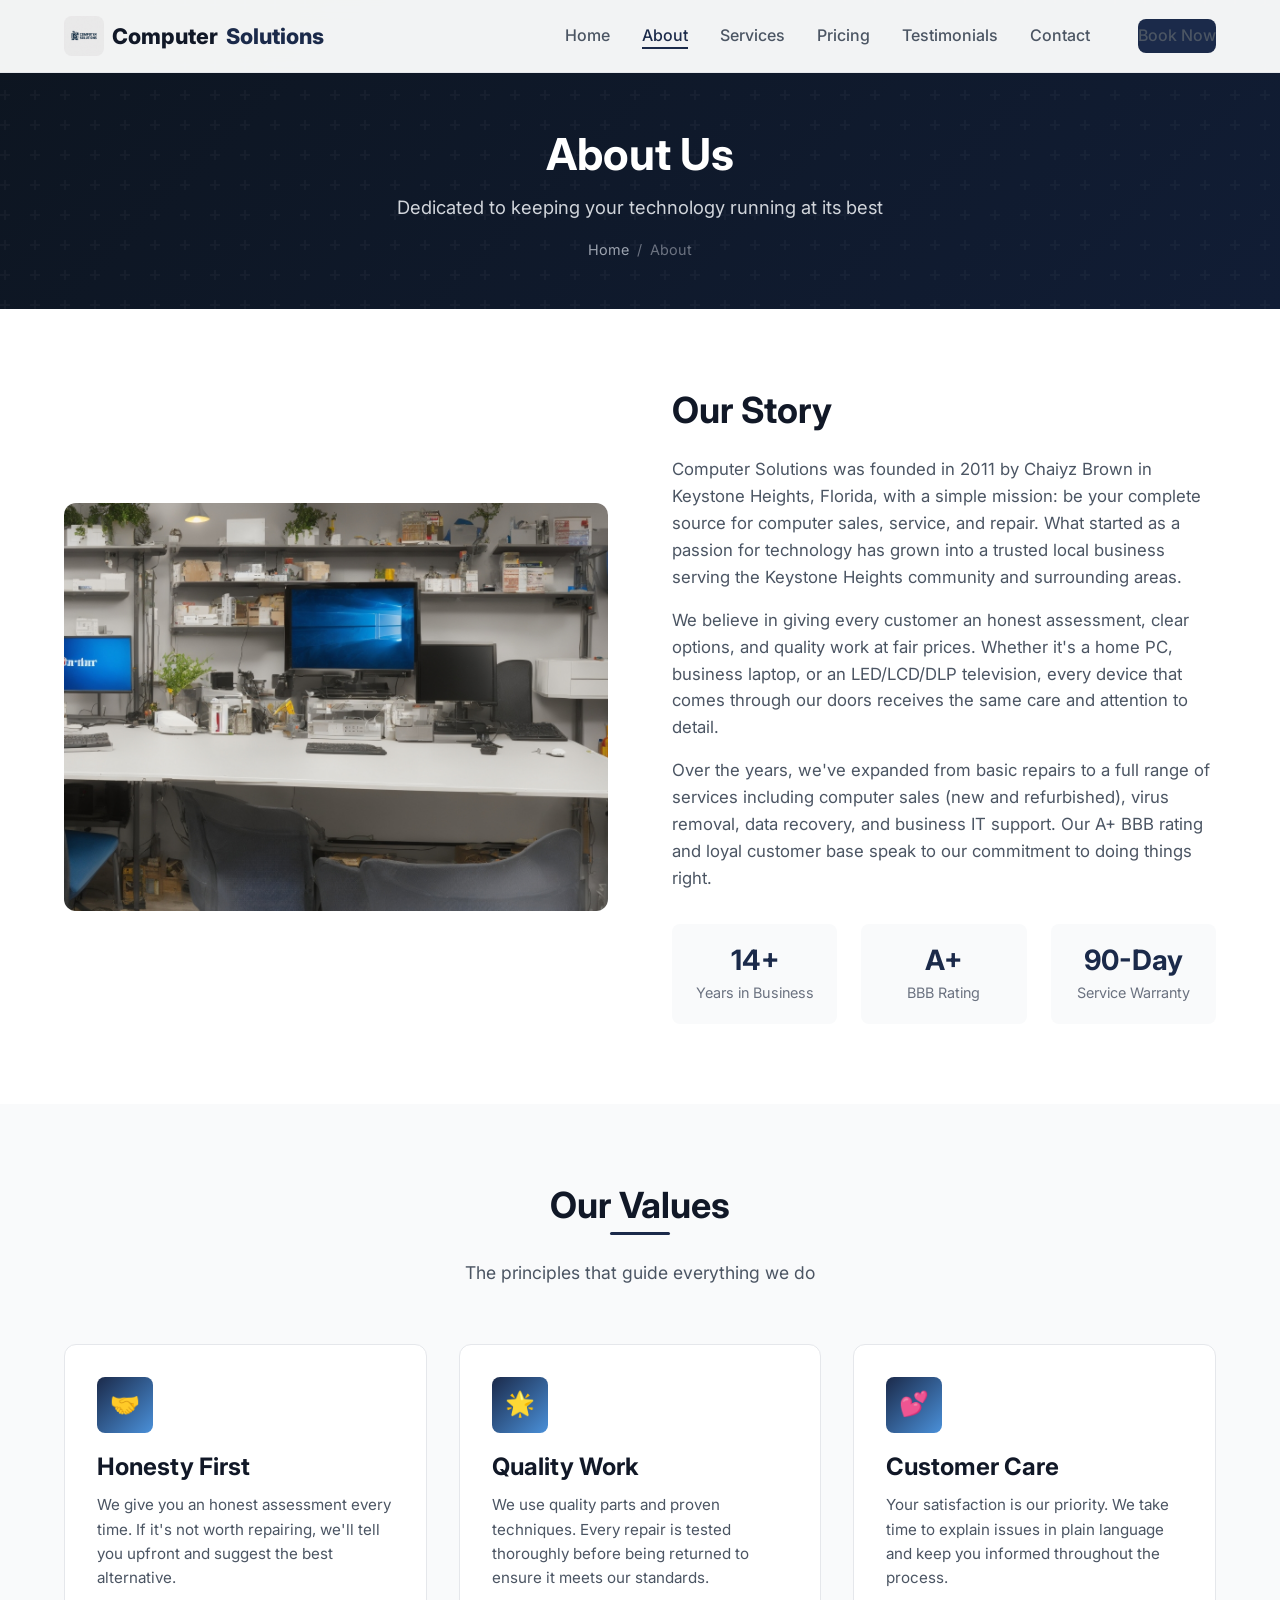
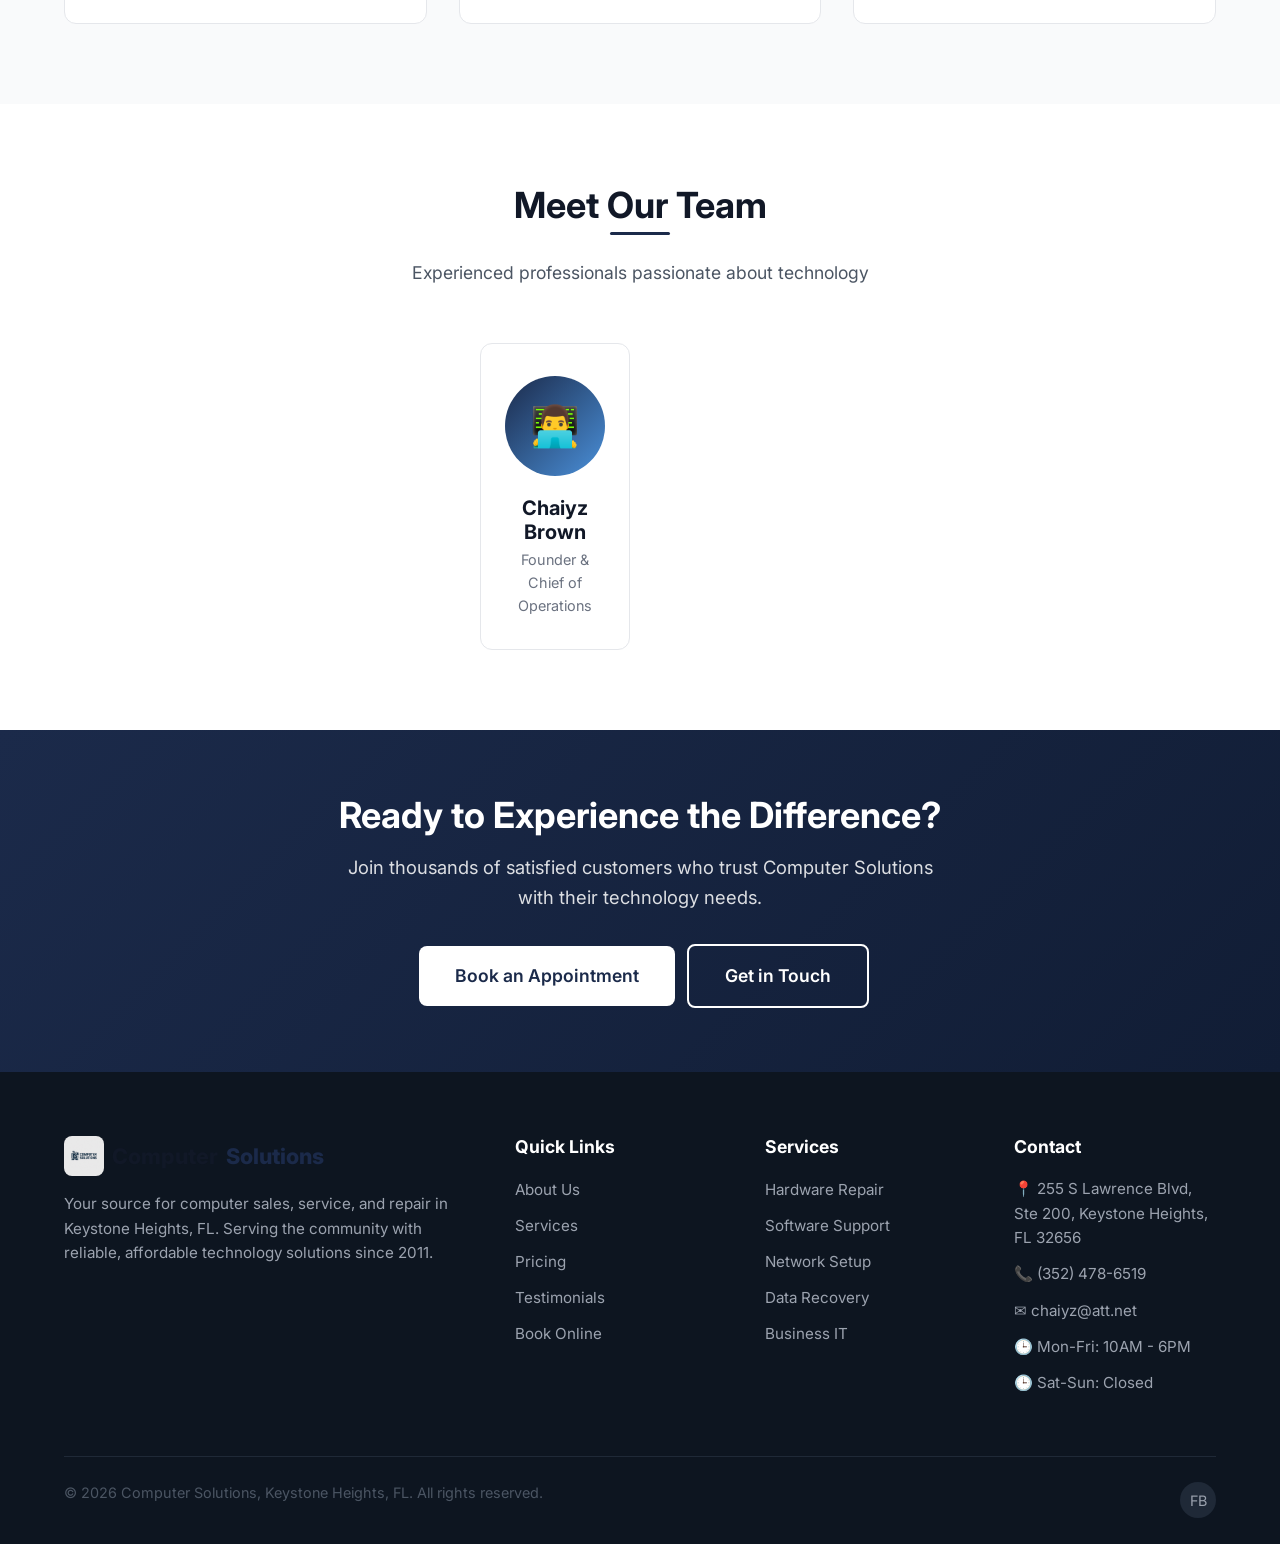
==== about.html @ a962089e "Add AI-generated images, real logo, and navy color scheme - Added 8 photorealistic AI-generated imag" ====
<!DOCTYPE html>
<html lang="en">
<head>
  <meta charset="UTF-8">
  <meta name="viewport" content="width=device-width, initial-scale=1.0">
  <meta name="description" content="Learn about Computer Solutions - our team, mission, and 15+ years of computer repair and IT service experience.">
  <title>About Us | Computer Solutions</title>
  <link rel="preconnect" href="https://fonts.googleapis.com">
  <link href="https://fonts.googleapis.com/css2?family=Inter:wght@400;500;600;700;800&display=swap" rel="stylesheet">
  <link rel="stylesheet" href="css/styles.css">
</head>
<body>

  <!-- Header -->
  <header class="header" id="header">
    <nav class="nav container">
      <a href="index.html" class="logo">
        <div class="logo-icon"><img src="images/CS Logo.jpeg" alt="Computer Solutions Logo"></div>
        Computer <span>Solutions</span>
      </a>
      <ul class="nav-links" id="navLinks">
        <li><a href="index.html">Home</a></li>
        <li><a href="about.html" class="active">About</a></li>
        <li><a href="services.html">Services</a></li>
        <li><a href="pricing.html">Pricing</a></li>
        <li><a href="testimonials.html">Testimonials</a></li>
        <li><a href="contact.html">Contact</a></li>
        <li class="nav-cta"><a href="booking.html" class="btn btn-primary">Book Now</a></li>
      </ul>
      <button class="mobile-toggle" id="mobileToggle" aria-label="Toggle menu">
        <span></span><span></span><span></span>
      </button>
    </nav>
  </header>

  <!-- Page Header -->
  <section class="page-header">
    <div class="container">
      <h1>About Us</h1>
      <p>Dedicated to keeping your technology running at its best</p>
      <div class="breadcrumb">
        <a href="index.html">Home</a>
        <span>/</span>
        <span>About</span>
      </div>
    </div>
  </section>

  <!-- About Story -->
  <section class="section">
    <div class="container">
      <div class="about-grid">
        <div class="about-image fade-in">
          <img src="images/about-shop.jpg" alt="Computer Solutions repair shop interior">
        </div>
        <div class="about-text fade-in">
          <h2>Our Story</h2>
          <p>Computer Solutions was founded in 2011 by Chaiyz Brown in Keystone Heights, Florida, with a simple mission: be your complete source for computer sales, service, and repair. What started as a passion for technology has grown into a trusted local business serving the Keystone Heights community and surrounding areas.</p>
          <p>We believe in giving every customer an honest assessment, clear options, and quality work at fair prices. Whether it's a home PC, business laptop, or an LED/LCD/DLP television, every device that comes through our doors receives the same care and attention to detail.</p>
          <p>Over the years, we've expanded from basic repairs to a full range of services including computer sales (new and refurbished), virus removal, data recovery, and business IT support. Our A+ BBB rating and loyal customer base speak to our commitment to doing things right.</p>
          <div class="about-stats">
            <div class="about-stat">
              <h3>14+</h3>
              <p>Years in Business</p>
            </div>
            <div class="about-stat">
              <h3>A+</h3>
              <p>BBB Rating</p>
            </div>
            <div class="about-stat">
              <h3>90-Day</h3>
              <p>Service Warranty</p>
            </div>
          </div>
        </div>
      </div>
    </div>
  </section>

  <!-- Our Values -->
  <section class="section section-gray">
    <div class="container">
      <div class="section-header fade-in">
        <h2>Our Values</h2>
        <p>The principles that guide everything we do</p>
      </div>
      <div class="features-grid">
        <div class="feature-card fade-in">
          <div class="feature-icon">&#129309;</div>
          <h3>Honesty First</h3>
          <p>We give you an honest assessment every time. If it's not worth repairing, we'll tell you upfront and suggest the best alternative.</p>
        </div>
        <div class="feature-card fade-in">
          <div class="feature-icon">&#127775;</div>
          <h3>Quality Work</h3>
          <p>We use quality parts and proven techniques. Every repair is tested thoroughly before being returned to ensure it meets our standards.</p>
        </div>
        <div class="feature-card fade-in">
          <div class="feature-icon">&#128149;</div>
          <h3>Customer Care</h3>
          <p>Your satisfaction is our priority. We take time to explain issues in plain language and keep you informed throughout the process.</p>
        </div>
      </div>
    </div>
  </section>

  <!-- Team -->
  <section class="section">
    <div class="container">
      <div class="section-header fade-in">
        <h2>Meet Our Team</h2>
        <p>Experienced professionals passionate about technology</p>
      </div>
      <div class="team-grid" style="max-width: 320px; margin: 0 auto;">
        <div class="team-card fade-in">
          <div class="team-avatar">&#128104;&#8205;&#128187;</div>
          <h4>Chaiyz Brown</h4>
          <p>Founder & Chief of Operations</p>
        </div>
      </div>
    </div>
  </section>

  <!-- CTA -->
  <section class="cta-banner">
    <div class="container">
      <h2>Ready to Experience the Difference?</h2>
      <p>Join thousands of satisfied customers who trust Computer Solutions with their technology needs.</p>
      <a href="booking.html" class="btn btn-white btn-lg">Book an Appointment</a>
      <a href="contact.html" class="btn btn-outline btn-lg">Get in Touch</a>
    </div>
  </section>

  <!-- Footer -->
  <footer class="footer">
    <div class="container">
      <div class="footer-grid">
        <div class="footer-about">
          <a href="index.html" class="logo">
            <div class="logo-icon"><img src="images/CS Logo.jpeg" alt="Computer Solutions Logo"></div>
            Computer <span>Solutions</span>
          </a>
          <p>Your source for computer sales, service, and repair in Keystone Heights, FL. Serving the community with reliable, affordable technology solutions since 2011.</p>
        </div>
        <div>
          <h4>Quick Links</h4>
          <ul class="footer-links">
            <li><a href="about.html">About Us</a></li>
            <li><a href="services.html">Services</a></li>
            <li><a href="pricing.html">Pricing</a></li>
            <li><a href="testimonials.html">Testimonials</a></li>
            <li><a href="booking.html">Book Online</a></li>
          </ul>
        </div>
        <div>
          <h4>Services</h4>
          <ul class="footer-links">
            <li><a href="services.html">Hardware Repair</a></li>
            <li><a href="services.html">Software Support</a></li>
            <li><a href="services.html">Network Setup</a></li>
            <li><a href="services.html">Data Recovery</a></li>
            <li><a href="services.html">Business IT</a></li>
          </ul>
        </div>
        <div>
          <h4>Contact</h4>
          <ul class="footer-contact">
            <li>&#128205; 255 S Lawrence Blvd, Ste 200, Keystone Heights, FL 32656</li>
            <li>&#128222; (352) 478-6519</li>
            <li>&#9993; chaiyz@att.net</li>
            <li>&#128338; Mon-Fri: 10AM - 6PM</li>
            <li>&#128338; Sat-Sun: Closed</li>
          </ul>
        </div>
      </div>
      <div class="footer-bottom">
        <p>&copy; 2026 Computer Solutions, Keystone Heights, FL. All rights reserved.</p>
        <div class="footer-social">
          <a href="https://www.facebook.com/Computer-Solutions-197845346930275/" aria-label="Facebook">FB</a>
        </div>
      </div>
    </div>
  </footer>

  <script src="js/main.js"></script>
</body>
</html>
---- css/styles.css ----
/* ============================================
   Computer Solutions - Main Stylesheet
   Modern & Professional Design
   ============================================ */

/* --- CSS Variables --- */
:root {
  --primary: #1b2a4a;
  --primary-light: #2a4068;
  --primary-dark: #111d35;
  --accent: #4a90d9;
  --dark: #0d1520;
  --dark-light: #152238;
  --gray-900: #111827;
  --gray-800: #1f2937;
  --gray-700: #374151;
  --gray-600: #4b5563;
  --gray-500: #6b7280;
  --gray-400: #9ca3af;
  --gray-300: #d1d5db;
  --gray-200: #e5e7eb;
  --gray-100: #f3f4f6;
  --gray-50: #f9fafb;
  --white: #ffffff;
  --success: #10b981;
  --warning: #f59e0b;
  --danger: #ef4444;
  --font-main: 'Inter', -apple-system, BlinkMacSystemFont, 'Segoe UI', sans-serif;
  --font-heading: 'Inter', -apple-system, BlinkMacSystemFont, 'Segoe UI', sans-serif;
  --shadow-sm: 0 1px 2px rgba(0, 0, 0, 0.05);
  --shadow: 0 1px 3px rgba(0, 0, 0, 0.1), 0 1px 2px rgba(0, 0, 0, 0.06);
  --shadow-md: 0 4px 6px -1px rgba(0, 0, 0, 0.1), 0 2px 4px -1px rgba(0, 0, 0, 0.06);
  --shadow-lg: 0 10px 15px -3px rgba(0, 0, 0, 0.1), 0 4px 6px -2px rgba(0, 0, 0, 0.05);
  --shadow-xl: 0 20px 25px -5px rgba(0, 0, 0, 0.1), 0 10px 10px -5px rgba(0, 0, 0, 0.04);
  --radius: 8px;
  --radius-lg: 12px;
  --transition: all 0.3s ease;
}

/* --- Reset & Base --- */
*,
*::before,
*::after {
  margin: 0;
  padding: 0;
  box-sizing: border-box;
}

html {
  scroll-behavior: smooth;
  font-size: 16px;
}

body {
  font-family: var(--font-main);
  color: var(--gray-700);
  background: var(--white);
  line-height: 1.6;
  -webkit-font-smoothing: antialiased;
}

a {
  text-decoration: none;
  color: inherit;
  transition: var(--transition);
}

ul {
  list-style: none;
}

img {
  max-width: 100%;
  height: auto;
  display: block;
}

/* --- Typography --- */
h1, h2, h3, h4, h5, h6 {
  font-family: var(--font-heading);
  color: var(--gray-900);
  font-weight: 700;
  line-height: 1.2;
}

h1 { font-size: 3rem; }
h2 { font-size: 2.25rem; }
h3 { font-size: 1.5rem; }
h4 { font-size: 1.25rem; }

p {
  margin-bottom: 1rem;
  color: var(--gray-600);
}

/* --- Utility Classes --- */
.container {
  max-width: 1200px;
  margin: 0 auto;
  padding: 0 1.5rem;
}

.section {
  padding: 5rem 0;
}

.section-dark {
  background: var(--dark);
  color: var(--white);
}

.section-dark p {
  color: var(--gray-300);
}

.section-dark h2,
.section-dark h3 {
  color: var(--white);
}

.section-gray {
  background: var(--gray-50);
}

.section-header {
  text-align: center;
  margin-bottom: 3.5rem;
}

.section-header h2 {
  margin-bottom: 1rem;
  position: relative;
  display: inline-block;
}

.section-header h2::after {
  content: '';
  position: absolute;
  bottom: -8px;
  left: 50%;
  transform: translateX(-50%);
  width: 60px;
  height: 3px;
  background: var(--primary);
  border-radius: 2px;
}

.section-header p {
  max-width: 600px;
  margin: 1rem auto 0;
  font-size: 1.1rem;
}

.text-center { text-align: center; }
.text-primary { color: var(--primary); }
.text-white { color: var(--white); }

/* --- Buttons --- */
.btn {
  display: inline-flex;
  align-items: center;
  gap: 0.5rem;
  padding: 0.75rem 1.75rem;
  border: none;
  border-radius: var(--radius);
  font-size: 1rem;
  font-weight: 600;
  cursor: pointer;
  transition: var(--transition);
  font-family: var(--font-main);
  text-align: center;
  justify-content: center;
}

.btn-primary {
  background: var(--primary);
  color: var(--white);
}

.btn-primary:hover {
  background: var(--primary-dark);
  transform: translateY(-2px);
  box-shadow: var(--shadow-lg);
}

.btn-outline {
  background: transparent;
  color: var(--white);
  border: 2px solid var(--white);
}

.btn-outline:hover {
  background: var(--white);
  color: var(--primary);
  transform: translateY(-2px);
}

.btn-outline-dark {
  background: transparent;
  color: var(--primary);
  border: 2px solid var(--primary);
}

.btn-outline-dark:hover {
  background: var(--primary);
  color: var(--white);
  transform: translateY(-2px);
}

.btn-lg {
  padding: 1rem 2.25rem;
  font-size: 1.1rem;
}

.btn-white {
  background: var(--white);
  color: var(--primary);
}

.btn-white:hover {
  background: var(--gray-100);
  transform: translateY(-2px);
  box-shadow: var(--shadow-lg);
}

/* --- Header / Navigation --- */
.header {
  position: fixed;
  top: 0;
  left: 0;
  right: 0;
  z-index: 1000;
  background: rgba(255, 255, 255, 0.95);
  backdrop-filter: blur(10px);
  border-bottom: 1px solid var(--gray-200);
  transition: var(--transition);
}

.header.scrolled {
  box-shadow: var(--shadow-md);
}

.nav {
  display: flex;
  align-items: center;
  justify-content: space-between;
  height: 72px;
}

.logo {
  display: flex;
  align-items: center;
  gap: 0.5rem;
  font-size: 1.35rem;
  font-weight: 800;
  color: var(--gray-900);
}

.logo-icon {
  width: 40px;
  height: 40px;
  border-radius: var(--radius);
  overflow: hidden;
}

.logo-icon img {
  width: 100%;
  height: 100%;
  object-fit: cover;
}

.logo span {
  color: var(--primary);
}

.nav-links {
  display: flex;
  align-items: center;
  gap: 2rem;
}

.nav-links a {
  font-weight: 500;
  color: var(--gray-600);
  position: relative;
  padding: 0.25rem 0;
}

.nav-links a::after {
  content: '';
  position: absolute;
  bottom: 0;
  left: 0;
  width: 0;
  height: 2px;
  background: var(--primary);
  transition: var(--transition);
}

.nav-links a:hover,
.nav-links a.active {
  color: var(--primary);
}

.nav-links a:hover::after,
.nav-links a.active::after {
  width: 100%;
}

.nav-cta {
  margin-left: 1rem;
}

.mobile-toggle {
  display: none;
  flex-direction: column;
  gap: 5px;
  cursor: pointer;
  background: none;
  border: none;
  padding: 0.5rem;
}

.mobile-toggle span {
  display: block;
  width: 24px;
  height: 2px;
  background: var(--gray-900);
  transition: var(--transition);
  border-radius: 2px;
}

/* --- Hero Section --- */
.hero {
  padding: 10rem 0 6rem;
  background: linear-gradient(135deg, var(--dark) 0%, var(--dark-light) 50%, var(--primary-dark) 100%);
  position: relative;
  overflow: hidden;
}

.hero::before {
  content: '';
  position: absolute;
  top: 0;
  left: 0;
  right: 0;
  bottom: 0;
  background: url("data:image/svg+xml,%3Csvg width='60' height='60' viewBox='0 0 60 60' xmlns='http://www.w3.org/2000/svg'%3E%3Cg fill='none' fill-rule='evenodd'%3E%3Cg fill='%23ffffff' fill-opacity='0.03'%3E%3Cpath d='M36 34v-4h-2v4h-4v2h4v4h2v-4h4v-2h-4zm0-30V0h-2v4h-4v2h4v4h2V6h4V4h-4zM6 34v-4H4v4H0v2h4v4h2v-4h4v-2H6zM6 4V0H4v4H0v2h4v4h2V6h4V4H6z'/%3E%3C/g%3E%3C/g%3E%3C/svg%3E");
}

.hero-content {
  position: relative;
  z-index: 1;
  display: grid;
  grid-template-columns: 1fr 1fr;
  gap: 4rem;
  align-items: center;
}

.hero-text h1 {
  color: var(--white);
  font-size: 3.25rem;
  margin-bottom: 1.5rem;
  line-height: 1.15;
}

.hero-text h1 span {
  color: var(--accent);
}

.hero-text p {
  color: var(--gray-300);
  font-size: 1.2rem;
  margin-bottom: 2rem;
  max-width: 500px;
}

.hero-buttons {
  display: flex;
  gap: 1rem;
  flex-wrap: wrap;
}

.hero-visual {
  display: flex;
  justify-content: center;
  align-items: center;
}

.hero-graphic {
  width: 100%;
  max-width: 500px;
  border-radius: var(--radius-lg);
  overflow: hidden;
  position: relative;
  box-shadow: var(--shadow-xl);
}

.hero-graphic img {
  width: 100%;
  height: auto;
  display: block;
}

@keyframes spin {
  to { transform: rotate(360deg); }
}

.hero-stats {
  display: flex;
  gap: 3rem;
  margin-top: 3rem;
  padding-top: 2rem;
  border-top: 1px solid rgba(255, 255, 255, 0.1);
}

.hero-stat h3 {
  color: var(--accent);
  font-size: 2rem;
  margin-bottom: 0.25rem;
}

.hero-stat p {
  color: var(--gray-400);
  font-size: 0.9rem;
  margin: 0;
}

/* --- Features / Services Grid --- */
.features-grid {
  display: grid;
  grid-template-columns: repeat(3, 1fr);
  gap: 2rem;
}

.feature-card {
  background: var(--white);
  border: 1px solid var(--gray-200);
  border-radius: var(--radius-lg);
  padding: 2rem;
  transition: var(--transition);
}

.feature-card:hover {
  transform: translateY(-4px);
  box-shadow: var(--shadow-xl);
  border-color: var(--primary-light);
}

.feature-icon {
  width: 56px;
  height: 56px;
  background: linear-gradient(135deg, var(--primary), var(--accent));
  border-radius: var(--radius);
  display: flex;
  align-items: center;
  justify-content: center;
  font-size: 1.5rem;
  color: var(--white);
  margin-bottom: 1.25rem;
}

.feature-card h3 {
  margin-bottom: 0.75rem;
}

.feature-card p {
  font-size: 0.95rem;
  margin: 0;
}

/* --- Service Cards (detailed) --- */
.service-card {
  background: var(--white);
  border: 1px solid var(--gray-200);
  border-radius: var(--radius-lg);
  overflow: hidden;
  transition: var(--transition);
}

.service-card:hover {
  transform: translateY(-4px);
  box-shadow: var(--shadow-xl);
}

.service-card-image {
  height: 200px;
  overflow: hidden;
}

.service-card-image img {
  width: 100%;
  height: 100%;
  object-fit: cover;
}

.service-card-body {
  padding: 1.75rem;
}

.service-card-body h3 {
  margin-bottom: 0.75rem;
}

.service-card-body ul {
  margin-top: 1rem;
}

.service-card-body ul li {
  padding: 0.35rem 0;
  padding-left: 1.5rem;
  position: relative;
  color: var(--gray-600);
  font-size: 0.95rem;
}

.service-card-body ul li::before {
  content: '\2713';
  position: absolute;
  left: 0;
  color: var(--success);
  font-weight: 700;
}

/* --- Pricing --- */
.pricing-grid {
  display: grid;
  grid-template-columns: repeat(3, 1fr);
  gap: 2rem;
  align-items: start;
}

.pricing-card {
  background: var(--white);
  border: 2px solid var(--gray-200);
  border-radius: var(--radius-lg);
  padding: 2.5rem;
  text-align: center;
  transition: var(--transition);
  position: relative;
}

.pricing-card.featured {
  border-color: var(--primary);
  transform: scale(1.05);
}

.pricing-card.featured::before {
  content: 'Most Popular';
  position: absolute;
  top: -14px;
  left: 50%;
  transform: translateX(-50%);
  background: var(--primary);
  color: var(--white);
  padding: 0.25rem 1.25rem;
  border-radius: 20px;
  font-size: 0.85rem;
  font-weight: 600;
}

.pricing-card:hover {
  box-shadow: var(--shadow-xl);
}

.pricing-card h3 {
  margin-bottom: 0.5rem;
}

.pricing-card .price {
  font-size: 3rem;
  font-weight: 800;
  color: var(--primary);
  margin: 1rem 0;
}

.pricing-card .price small {
  font-size: 1rem;
  font-weight: 400;
  color: var(--gray-500);
}

.pricing-card .price-note {
  font-size: 0.85rem;
  color: var(--gray-500);
  margin-bottom: 1.5rem;
}

.pricing-features {
  text-align: left;
  margin-bottom: 2rem;
}

.pricing-features li {
  padding: 0.5rem 0;
  padding-left: 1.75rem;
  position: relative;
  color: var(--gray-600);
}

.pricing-features li::before {
  content: '\2713';
  position: absolute;
  left: 0;
  color: var(--success);
  font-weight: 700;
}

.pricing-card .btn {
  width: 100%;
}

/* --- Testimonials --- */
.testimonials-grid {
  display: grid;
  grid-template-columns: repeat(3, 1fr);
  gap: 2rem;
}

.testimonial-card {
  background: var(--white);
  border: 1px solid var(--gray-200);
  border-radius: var(--radius-lg);
  padding: 2rem;
  transition: var(--transition);
}

.testimonial-card:hover {
  box-shadow: var(--shadow-lg);
}

.testimonial-stars {
  color: var(--warning);
  font-size: 1.1rem;
  margin-bottom: 1rem;
  letter-spacing: 2px;
}

.testimonial-text {
  font-style: italic;
  color: var(--gray-700);
  margin-bottom: 1.5rem;
  line-height: 1.7;
}

.testimonial-author {
  display: flex;
  align-items: center;
  gap: 0.75rem;
}

.testimonial-avatar {
  width: 48px;
  height: 48px;
  border-radius: 50%;
  background: linear-gradient(135deg, var(--primary), var(--accent));
  display: flex;
  align-items: center;
  justify-content: center;
  color: var(--white);
  font-weight: 700;
  font-size: 1.1rem;
}

.testimonial-author-info h4 {
  font-size: 0.95rem;
  margin-bottom: 0.15rem;
}

.testimonial-author-info p {
  font-size: 0.85rem;
  color: var(--gray-500);
  margin: 0;
}

/* --- CTA Banner --- */
.cta-banner {
  background: linear-gradient(135deg, var(--primary) 0%, var(--primary-dark) 100%);
  padding: 4rem 0;
  text-align: center;
}

.cta-banner h2 {
  color: var(--white);
  margin-bottom: 1rem;
}

.cta-banner p {
  color: rgba(255, 255, 255, 0.85);
  font-size: 1.15rem;
  max-width: 600px;
  margin: 0 auto 2rem;
}

.cta-banner .btn-white {
  margin: 0 0.5rem;
}

/* --- Forms --- */
.form-group {
  margin-bottom: 1.5rem;
}

.form-group label {
  display: block;
  font-weight: 600;
  color: var(--gray-700);
  margin-bottom: 0.5rem;
  font-size: 0.95rem;
}

.form-group input,
.form-group textarea,
.form-group select {
  width: 100%;
  padding: 0.75rem 1rem;
  border: 2px solid var(--gray-200);
  border-radius: var(--radius);
  font-family: var(--font-main);
  font-size: 1rem;
  color: var(--gray-700);
  background: var(--white);
  transition: var(--transition);
}

.form-group input:focus,
.form-group textarea:focus,
.form-group select:focus {
  outline: none;
  border-color: var(--primary);
  box-shadow: 0 0 0 3px rgba(26, 86, 219, 0.1);
}

.form-group textarea {
  resize: vertical;
  min-height: 120px;
}

.form-row {
  display: grid;
  grid-template-columns: 1fr 1fr;
  gap: 1.5rem;
}

.form-container {
  max-width: 700px;
  margin: 0 auto;
  background: var(--white);
  border: 1px solid var(--gray-200);
  border-radius: var(--radius-lg);
  padding: 2.5rem;
  box-shadow: var(--shadow-lg);
}

/* --- Contact Info --- */
.contact-grid {
  display: grid;
  grid-template-columns: 1fr 1fr;
  gap: 3rem;
  align-items: start;
}

.contact-info-card {
  display: flex;
  align-items: flex-start;
  gap: 1rem;
  padding: 1.25rem;
  border-radius: var(--radius);
  transition: var(--transition);
}

.contact-info-card:hover {
  background: var(--gray-50);
}

.contact-info-icon {
  width: 48px;
  height: 48px;
  min-width: 48px;
  background: linear-gradient(135deg, var(--primary), var(--accent));
  border-radius: var(--radius);
  display: flex;
  align-items: center;
  justify-content: center;
  font-size: 1.25rem;
  color: var(--white);
}

.contact-info-card h4 {
  margin-bottom: 0.25rem;
}

.contact-info-card p {
  margin: 0;
  font-size: 0.95rem;
}

/* --- About --- */
.about-grid {
  display: grid;
  grid-template-columns: 1fr 1fr;
  gap: 4rem;
  align-items: center;
}

.about-image {
  border-radius: var(--radius-lg);
  aspect-ratio: 4/3;
  overflow: hidden;
  position: relative;
}

.about-image img {
  width: 100%;
  height: 100%;
  object-fit: cover;
}

.about-text h2 {
  margin-bottom: 1.5rem;
}

.about-text p {
  margin-bottom: 1rem;
  font-size: 1.05rem;
}

.about-stats {
  display: grid;
  grid-template-columns: repeat(3, 1fr);
  gap: 1.5rem;
  margin-top: 2rem;
}

.about-stat {
  text-align: center;
  padding: 1.25rem;
  background: var(--gray-50);
  border-radius: var(--radius);
}

.about-stat h3 {
  color: var(--primary);
  font-size: 1.75rem;
  margin-bottom: 0.25rem;
}

.about-stat p {
  margin: 0;
  font-size: 0.9rem;
  color: var(--gray-500);
}

/* --- Team --- */
.team-grid {
  display: grid;
  grid-template-columns: repeat(4, 1fr);
  gap: 2rem;
}

.team-card {
  text-align: center;
  padding: 2rem 1.5rem;
  background: var(--white);
  border: 1px solid var(--gray-200);
  border-radius: var(--radius-lg);
  transition: var(--transition);
}

.team-card:hover {
  transform: translateY(-4px);
  box-shadow: var(--shadow-lg);
}

.team-avatar {
  width: 100px;
  height: 100px;
  border-radius: 50%;
  background: linear-gradient(135deg, var(--primary), var(--accent));
  margin: 0 auto 1.25rem;
  display: flex;
  align-items: center;
  justify-content: center;
  font-size: 2.5rem;
  color: var(--white);
}

.team-card h4 {
  margin-bottom: 0.25rem;
}

.team-card p {
  font-size: 0.9rem;
  color: var(--gray-500);
  margin: 0;
}

/* --- Why Choose Us --- */
.why-grid {
  display: grid;
  grid-template-columns: repeat(2, 1fr);
  gap: 2rem;
}

.why-card {
  display: flex;
  gap: 1.25rem;
  padding: 1.5rem;
  background: var(--white);
  border: 1px solid var(--gray-200);
  border-radius: var(--radius-lg);
  transition: var(--transition);
}

.why-card:hover {
  box-shadow: var(--shadow-md);
  border-color: var(--primary-light);
}

.why-icon {
  width: 48px;
  height: 48px;
  min-width: 48px;
  background: linear-gradient(135deg, var(--primary), var(--accent));
  border-radius: var(--radius);
  display: flex;
  align-items: center;
  justify-content: center;
  font-size: 1.25rem;
  color: var(--white);
}

.why-card h4 {
  margin-bottom: 0.35rem;
}

.why-card p {
  margin: 0;
  font-size: 0.95rem;
}

/* --- Process Steps --- */
.process-steps {
  display: grid;
  grid-template-columns: repeat(4, 1fr);
  gap: 2rem;
  margin-top: 2rem;
}

.process-step {
  text-align: center;
  position: relative;
}

.process-step::after {
  content: '\2192';
  position: absolute;
  right: -1.25rem;
  top: 2rem;
  font-size: 1.5rem;
  color: var(--gray-300);
}

.process-step:last-child::after {
  display: none;
}

.process-number {
  width: 56px;
  height: 56px;
  background: var(--primary);
  color: var(--white);
  border-radius: 50%;
  display: flex;
  align-items: center;
  justify-content: center;
  font-size: 1.25rem;
  font-weight: 700;
  margin: 0 auto 1rem;
}

.process-step h4 {
  margin-bottom: 0.5rem;
}

.process-step p {
  font-size: 0.9rem;
}

/* --- Booking Calendar --- */
.booking-grid {
  display: grid;
  grid-template-columns: 1fr 1fr;
  gap: 3rem;
}

.time-slots {
  display: grid;
  grid-template-columns: repeat(3, 1fr);
  gap: 0.75rem;
  margin-top: 0.75rem;
}

.time-slot {
  padding: 0.6rem;
  border: 2px solid var(--gray-200);
  border-radius: var(--radius);
  text-align: center;
  cursor: pointer;
  transition: var(--transition);
  font-weight: 500;
  font-size: 0.9rem;
  background: var(--white);
}

.time-slot:hover {
  border-color: var(--primary);
  color: var(--primary);
}

.time-slot.selected {
  background: var(--primary);
  border-color: var(--primary);
  color: var(--white);
}

.time-slot.unavailable {
  opacity: 0.4;
  cursor: not-allowed;
  text-decoration: line-through;
}

/* --- Page Header (inner pages) --- */
.page-header {
  padding: 8rem 0 3rem;
  background: linear-gradient(135deg, var(--dark) 0%, var(--primary-dark) 100%);
  text-align: center;
  position: relative;
}

.page-header::before {
  content: '';
  position: absolute;
  inset: 0;
  background: url("data:image/svg+xml,%3Csvg width='60' height='60' viewBox='0 0 60 60' xmlns='http://www.w3.org/2000/svg'%3E%3Cg fill='none' fill-rule='evenodd'%3E%3Cg fill='%23ffffff' fill-opacity='0.03'%3E%3Cpath d='M36 34v-4h-2v4h-4v2h4v4h2v-4h4v-2h-4zm0-30V0h-2v4h-4v2h4v4h2V6h4V4h-4zM6 34v-4H4v4H0v2h4v4h2v-4h4v-2H6zM6 4V0H4v4H0v2h4v4h2V6h4V4H6z'/%3E%3C/g%3E%3C/g%3E%3C/svg%3E");
}

.page-header h1 {
  color: var(--white);
  font-size: 2.75rem;
  position: relative;
}

.page-header p {
  color: var(--gray-300);
  font-size: 1.15rem;
  margin-top: 0.75rem;
  position: relative;
}

.breadcrumb {
  display: flex;
  justify-content: center;
  gap: 0.5rem;
  margin-top: 1rem;
  position: relative;
}

.breadcrumb a {
  color: var(--gray-400);
  font-size: 0.9rem;
}

.breadcrumb a:hover {
  color: var(--white);
}

.breadcrumb span {
  color: var(--gray-500);
  font-size: 0.9rem;
}

/* --- Footer --- */
.footer {
  background: var(--dark);
  color: var(--gray-400);
  padding: 4rem 0 0;
}

.footer-grid {
  display: grid;
  grid-template-columns: 2fr 1fr 1fr 1fr;
  gap: 3rem;
  padding-bottom: 3rem;
}

.footer-about .logo {
  margin-bottom: 1rem;
}

.footer-about p {
  color: var(--gray-400);
  font-size: 0.95rem;
}

.footer h4 {
  color: var(--white);
  margin-bottom: 1.25rem;
  font-size: 1.1rem;
}

.footer-links li {
  margin-bottom: 0.65rem;
}

.footer-links a {
  color: var(--gray-400);
  font-size: 0.95rem;
}

.footer-links a:hover {
  color: var(--primary-light);
}

.footer-contact li {
  display: flex;
  align-items: center;
  gap: 0.5rem;
  margin-bottom: 0.75rem;
  font-size: 0.95rem;
}

.footer-bottom {
  border-top: 1px solid var(--gray-800);
  padding: 1.5rem 0;
  display: flex;
  justify-content: space-between;
  align-items: center;
  font-size: 0.9rem;
}

.footer-social {
  display: flex;
  gap: 1rem;
}

.footer-social a {
  width: 36px;
  height: 36px;
  background: var(--gray-800);
  border-radius: 50%;
  display: flex;
  align-items: center;
  justify-content: center;
  color: var(--gray-400);
  transition: var(--transition);
}

.footer-social a:hover {
  background: var(--primary);
  color: var(--white);
}

/* --- Animations --- */
.fade-in {
  opacity: 0;
  transform: translateY(20px);
  transition: opacity 0.6s ease, transform 0.6s ease;
}

.fade-in.visible {
  opacity: 1;
  transform: translateY(0);
}

/* --- Success message --- */
.form-success {
  display: none;
  text-align: center;
  padding: 3rem 2rem;
}

.form-success.show {
  display: block;
}

.form-success-icon {
  width: 72px;
  height: 72px;
  background: var(--success);
  border-radius: 50%;
  display: flex;
  align-items: center;
  justify-content: center;
  margin: 0 auto 1.5rem;
  font-size: 2rem;
  color: var(--white);
}

/* --- Responsive --- */
@media (max-width: 1024px) {
  .features-grid,
  .pricing-grid,
  .testimonials-grid {
    grid-template-columns: repeat(2, 1fr);
  }

  .team-grid {
    grid-template-columns: repeat(2, 1fr);
  }

  .pricing-card.featured {
    transform: scale(1);
  }

  .footer-grid {
    grid-template-columns: 1fr 1fr;
    gap: 2rem;
  }

  .process-steps {
    grid-template-columns: repeat(2, 1fr);
  }

  .process-step:nth-child(2)::after {
    display: none;
  }
}

@media (max-width: 768px) {
  html { font-size: 15px; }

  h1 { font-size: 2.25rem; }
  h2 { font-size: 1.75rem; }

  .hero-content {
    grid-template-columns: 1fr;
    text-align: center;
  }

  .hero-text p {
    margin-left: auto;
    margin-right: auto;
  }

  .hero-buttons {
    justify-content: center;
  }

  .hero-visual {
    display: none;
  }

  .hero-stats {
    justify-content: center;
  }

  .nav-links {
    display: none;
    position: absolute;
    top: 72px;
    left: 0;
    right: 0;
    background: var(--white);
    flex-direction: column;
    padding: 1.5rem;
    gap: 1rem;
    border-bottom: 1px solid var(--gray-200);
    box-shadow: var(--shadow-lg);
  }

  .nav-links.open {
    display: flex;
  }

  .nav-cta {
    margin-left: 0;
  }

  .mobile-toggle {
    display: flex;
  }

  .features-grid,
  .pricing-grid,
  .testimonials-grid,
  .why-grid {
    grid-template-columns: 1fr;
  }

  .about-grid,
  .contact-grid,
  .booking-grid {
    grid-template-columns: 1fr;
  }

  .form-row {
    grid-template-columns: 1fr;
  }

  .team-grid {
    grid-template-columns: 1fr;
    max-width: 320px;
    margin: 0 auto;
  }

  .process-steps {
    grid-template-columns: 1fr;
  }

  .process-step::after {
    display: none;
  }

  .footer-grid {
    grid-template-columns: 1fr;
  }

  .footer-bottom {
    flex-direction: column;
    gap: 1rem;
    text-align: center;
  }

  .section {
    padding: 3.5rem 0;
  }

  .time-slots {
    grid-template-columns: repeat(2, 1fr);
  }
}

@media (max-width: 480px) {
  .hero {
    padding: 8rem 0 4rem;
  }

  .hero-stats {
    flex-direction: column;
    gap: 1.5rem;
    align-items: center;
  }

  .about-stats {
    grid-template-columns: 1fr;
  }

  .container {
    padding: 0 1rem;
  }
}
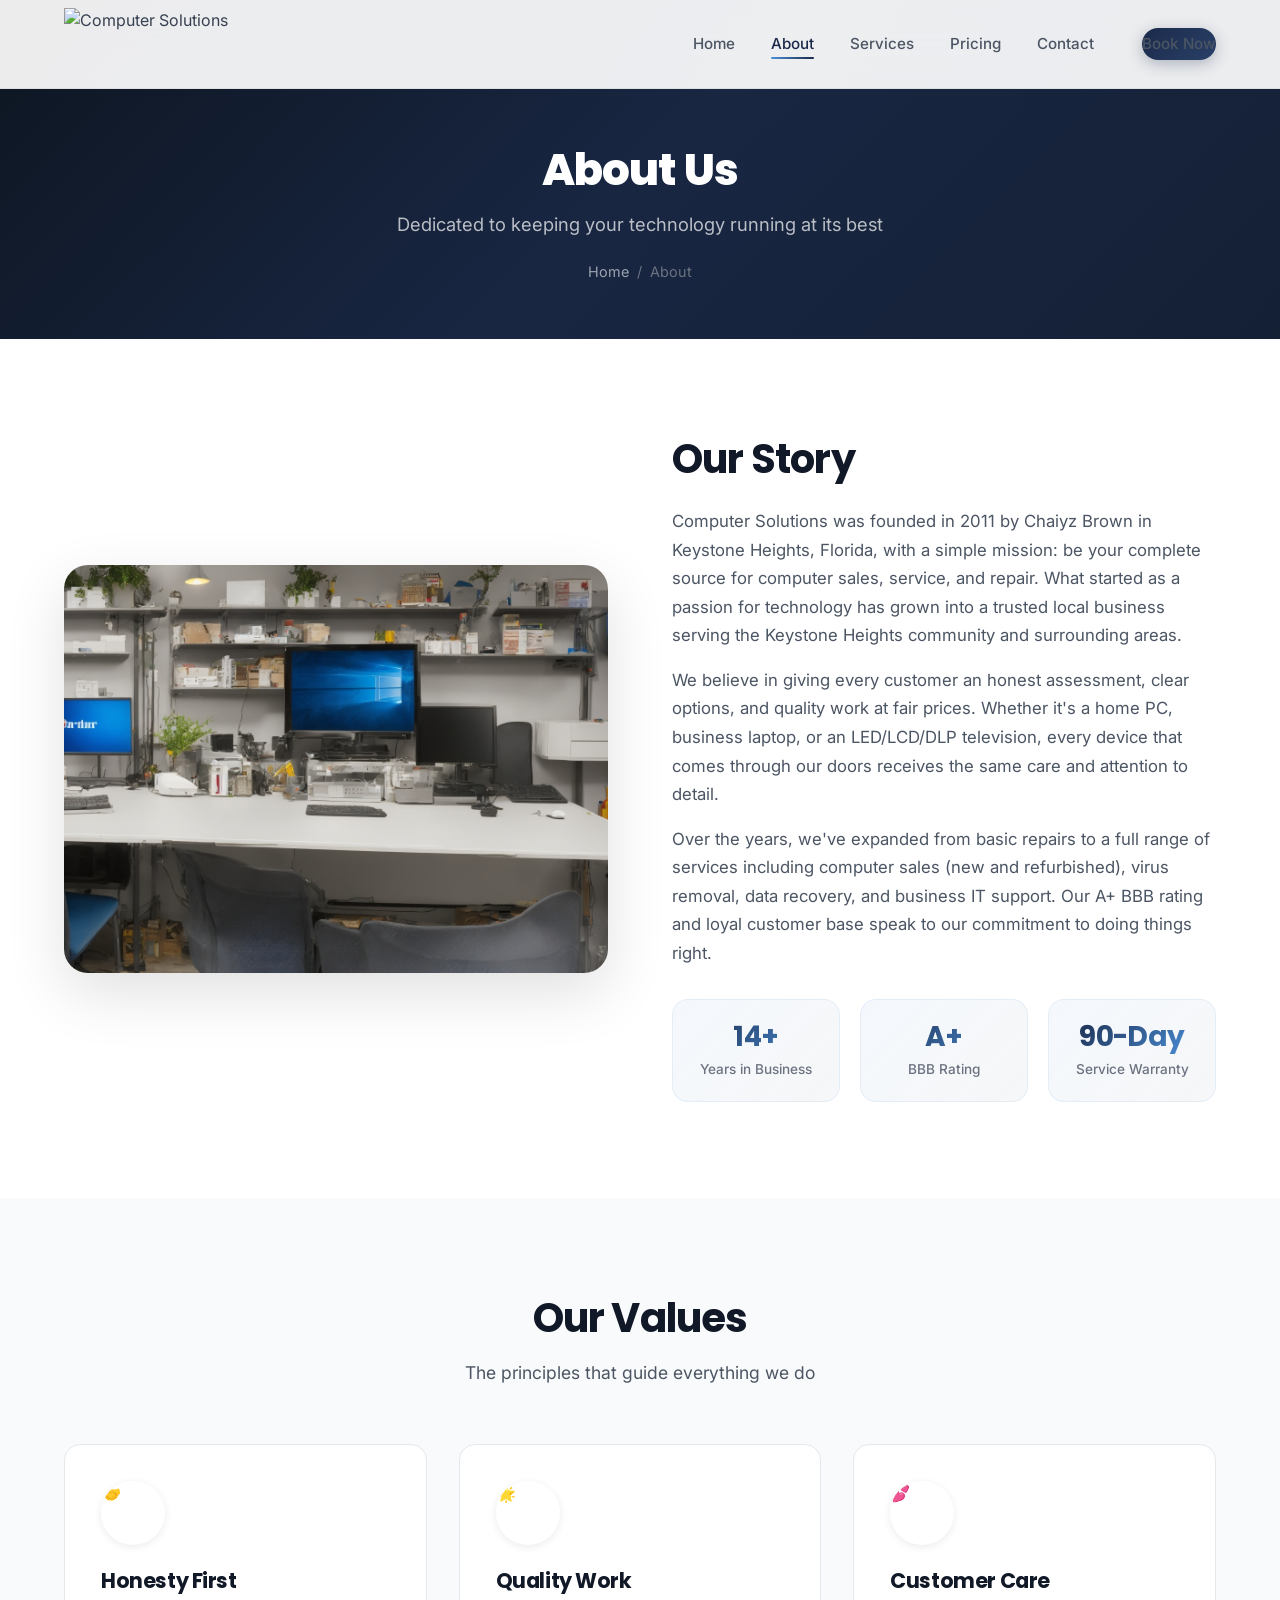
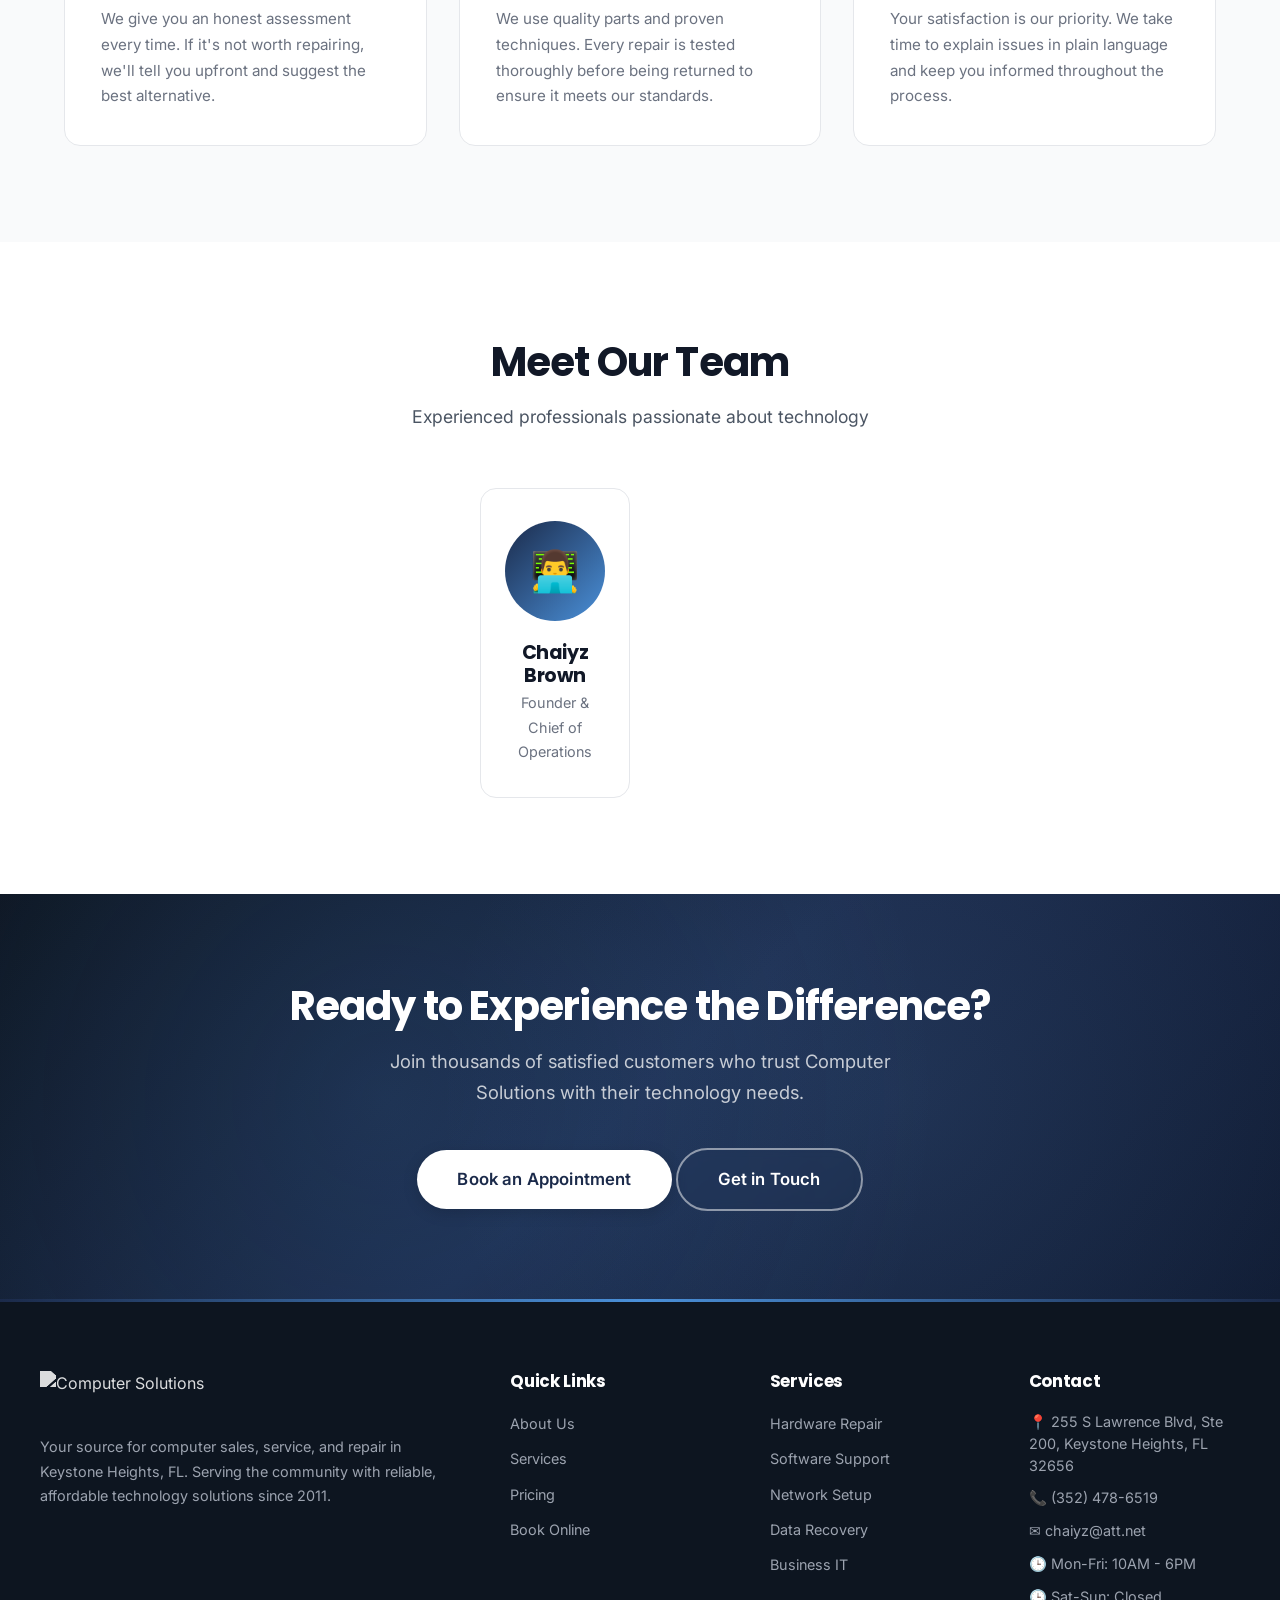
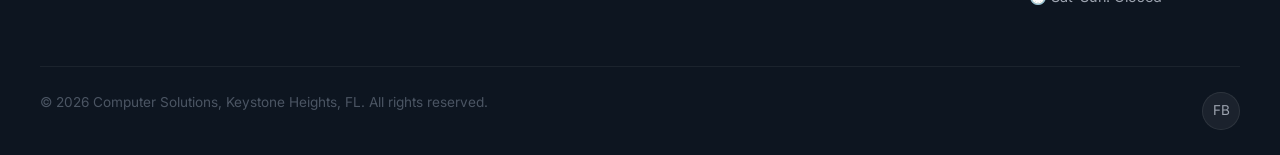
==== commit 7adecaf7: "Remove forms from home page, delete testimonials page, add contact buttons - Removed contact/callbac" ====
--- a/about.html
+++ b/about.html
@@ -5,8 +5,9 @@
   <meta name="viewport" content="width=device-width, initial-scale=1.0">
   <meta name="description" content="Learn about Computer Solutions - our team, mission, and 15+ years of computer repair and IT service experience.">
   <title>About Us | Computer Solutions</title>
-  <link rel="preconnect" href="https://fonts.googleapis.com">
-  <link href="https://fonts.googleapis.com/css2?family=Inter:wght@400;500;600;700;800&display=swap" rel="stylesheet">
+  <link rel="preconnect" href="https://fonts.googleapis.com" crossorigin>
+  <link rel="preconnect" href="https://fonts.gstatic.com" crossorigin>
+  <link href="https://fonts.googleapis.com/css2?family=Inter:wght@400;500;600;700&family=Poppins:wght@700&display=swap" rel="stylesheet">
   <link rel="stylesheet" href="css/styles.css">
 </head>
 <body>
@@ -15,15 +16,13 @@
   <header class="header" id="header">
     <nav class="nav container">
       <a href="index.html" class="logo">
-        <div class="logo-icon"><img src="images/CS Logo.jpeg" alt="Computer Solutions Logo"></div>
-        Computer <span>Solutions</span>
+        <img src="images/cs-logo.png" alt="Computer Solutions" class="nav-logo">
       </a>
       <ul class="nav-links" id="navLinks">
         <li><a href="index.html">Home</a></li>
         <li><a href="about.html" class="active">About</a></li>
         <li><a href="services.html">Services</a></li>
         <li><a href="pricing.html">Pricing</a></li>
-        <li><a href="testimonials.html">Testimonials</a></li>
         <li><a href="contact.html">Contact</a></li>
         <li class="nav-cta"><a href="booking.html" class="btn btn-primary">Book Now</a></li>
       </ul>
@@ -34,7 +33,7 @@
   </header>
 
   <!-- Page Header -->
-  <section class="page-header">
+  <section class="page-header" style="background-image: url('images/hero-about.jpg');">
     <div class="container">
       <h1>About Us</h1>
       <p>Dedicated to keeping your technology running at its best</p>
@@ -51,7 +50,7 @@
     <div class="container">
       <div class="about-grid">
         <div class="about-image fade-in">
-          <img src="images/about-shop.jpg" alt="Computer Solutions repair shop interior">
+          <img loading="lazy" src="images/about-shop.jpg" alt="Computer Solutions repair shop interior">
         </div>
         <div class="about-text fade-in">
           <h2>Our Story</h2>
@@ -80,7 +79,7 @@
   <!-- Our Values -->
   <section class="section section-gray">
     <div class="container">
-      <div class="section-header fade-in">
+      <div class="section-header centered fade-in">
         <h2>Our Values</h2>
         <p>The principles that guide everything we do</p>
       </div>
@@ -107,7 +106,7 @@
   <!-- Team -->
   <section class="section">
     <div class="container">
-      <div class="section-header fade-in">
+      <div class="section-header centered fade-in">
         <h2>Meet Our Team</h2>
         <p>Experienced professionals passionate about technology</p>
       </div>
@@ -133,12 +132,11 @@
 
   <!-- Footer -->
   <footer class="footer">
-    <div class="container">
+    <div class="footer-inner container">
       <div class="footer-grid">
         <div class="footer-about">
           <a href="index.html" class="logo">
-            <div class="logo-icon"><img src="images/CS Logo.jpeg" alt="Computer Solutions Logo"></div>
-            Computer <span>Solutions</span>
+            <img src="images/cs-logo.png" alt="Computer Solutions" class="footer-logo">
           </a>
           <p>Your source for computer sales, service, and repair in Keystone Heights, FL. Serving the community with reliable, affordable technology solutions since 2011.</p>
         </div>
@@ -148,7 +146,6 @@
             <li><a href="about.html">About Us</a></li>
             <li><a href="services.html">Services</a></li>
             <li><a href="pricing.html">Pricing</a></li>
-            <li><a href="testimonials.html">Testimonials</a></li>
             <li><a href="booking.html">Book Online</a></li>
           </ul>
         </div>
--- a/css/styles.css
+++ b/css/styles.css
@@ -1,6 +1,5 @@
 /* ============================================
-   Computer Solutions - Main Stylesheet
-   Modern & Professional Design
+   Computer Solutions - Premium Stylesheet
    ============================================ */
 
 /* --- CSS Variables --- */
@@ -9,6 +8,8 @@
   --primary-light: #2a4068;
   --primary-dark: #111d35;
   --accent: #4a90d9;
+  --accent-light: #6aabef;
+  --accent-glow: rgba(74, 144, 217, 0.25);
   --dark: #0d1520;
   --dark-light: #152238;
   --gray-900: #111827;
@@ -26,15 +27,21 @@
   --warning: #f59e0b;
   --danger: #ef4444;
   --font-main: 'Inter', -apple-system, BlinkMacSystemFont, 'Segoe UI', sans-serif;
-  --font-heading: 'Inter', -apple-system, BlinkMacSystemFont, 'Segoe UI', sans-serif;
+  --font-heading: 'Poppins', 'Inter', -apple-system, BlinkMacSystemFont, 'Segoe UI', sans-serif;
   --shadow-sm: 0 1px 2px rgba(0, 0, 0, 0.05);
   --shadow: 0 1px 3px rgba(0, 0, 0, 0.1), 0 1px 2px rgba(0, 0, 0, 0.06);
   --shadow-md: 0 4px 6px -1px rgba(0, 0, 0, 0.1), 0 2px 4px -1px rgba(0, 0, 0, 0.06);
   --shadow-lg: 0 10px 15px -3px rgba(0, 0, 0, 0.1), 0 4px 6px -2px rgba(0, 0, 0, 0.05);
   --shadow-xl: 0 20px 25px -5px rgba(0, 0, 0, 0.1), 0 10px 10px -5px rgba(0, 0, 0, 0.04);
+  --shadow-glow: 0 0 20px rgba(74, 144, 217, 0.15);
   --radius: 8px;
-  --radius-lg: 12px;
-  --transition: all 0.3s ease;
+  --radius-lg: 16px;
+  --radius-xl: 24px;
+  --transition: all 0.3s cubic-bezier(0.4, 0, 0.2, 1);
+  --glass-bg: rgba(255, 255, 255, 0.08);
+  --glass-border: rgba(255, 255, 255, 0.12);
+  --glass-bg-light: rgba(255, 255, 255, 0.85);
+  --glass-border-light: rgba(255, 255, 255, 0.6);
 }
 
 /* --- Reset & Base --- */
@@ -46,6 +53,11 @@
   box-sizing: border-box;
 }
 
+::selection {
+  background: var(--accent);
+  color: var(--white);
+}
+
 html {
   scroll-behavior: smooth;
   font-size: 16px;
@@ -57,6 +69,7 @@
   background: var(--white);
   line-height: 1.6;
   -webkit-font-smoothing: antialiased;
+  overflow-x: hidden;
 }
 
 a {
@@ -65,9 +78,7 @@
   transition: var(--transition);
 }
 
-ul {
-  list-style: none;
-}
+ul { list-style: none; }
 
 img {
   max-width: 100%;
@@ -81,16 +92,18 @@
   color: var(--gray-900);
   font-weight: 700;
   line-height: 1.2;
-}
-
-h1 { font-size: 3rem; }
-h2 { font-size: 2.25rem; }
+  letter-spacing: -0.02em;
+}
+
+h1 { font-size: 3.25rem; font-weight: 800; }
+h2 { font-size: 2.5rem; }
 h3 { font-size: 1.5rem; }
-h4 { font-size: 1.25rem; }
+h4 { font-size: 1.2rem; }
 
 p {
   margin-bottom: 1rem;
   color: var(--gray-600);
+  line-height: 1.7;
 }
 
 /* --- Utility Classes --- */
@@ -101,7 +114,8 @@
 }
 
 .section {
-  padding: 5rem 0;
+  padding: 6rem 0;
+  position: relative;
 }
 
 .section-dark {
@@ -109,89 +123,123 @@
   color: var(--white);
 }
 
-.section-dark p {
-  color: var(--gray-300);
-}
-
-.section-dark h2,
-.section-dark h3 {
-  color: var(--white);
-}
+.section-dark p { color: var(--gray-300); }
+.section-dark h2, .section-dark h3, .section-dark h4 { color: var(--white); }
 
 .section-gray {
   background: var(--gray-50);
 }
 
 .section-header {
+  margin-bottom: 3.5rem;
+}
+
+.section-header.centered {
   text-align: center;
-  margin-bottom: 3.5rem;
 }
 
 .section-header h2 {
   margin-bottom: 1rem;
   position: relative;
+}
+
+.section-header .section-label {
   display: inline-block;
-}
-
-.section-header h2::after {
-  content: '';
-  position: absolute;
-  bottom: -8px;
-  left: 50%;
-  transform: translateX(-50%);
-  width: 60px;
-  height: 3px;
-  background: var(--primary);
-  border-radius: 2px;
+  font-family: var(--font-main);
+  font-size: 0.8rem;
+  font-weight: 700;
+  letter-spacing: 0.15em;
+  text-transform: uppercase;
+  color: var(--accent);
+  margin-bottom: 0.75rem;
+  padding: 0.35rem 1rem;
+  background: rgba(74, 144, 217, 0.1);
+  border-radius: 20px;
 }
 
 .section-header p {
-  max-width: 600px;
-  margin: 1rem auto 0;
+  max-width: 550px;
   font-size: 1.1rem;
+}
+
+.section-header.centered p {
+  margin-left: auto;
+  margin-right: auto;
 }
 
 .text-center { text-align: center; }
 .text-primary { color: var(--primary); }
 .text-white { color: var(--white); }
 
+/* --- Angled Section Dividers --- */
+.section-angled {
+  position: relative;
+}
+
+.section-angled::before {
+  content: '';
+  position: absolute;
+  top: -40px;
+  left: 0;
+  right: 0;
+  height: 80px;
+  background: inherit;
+  clip-path: polygon(0 50%, 100% 0, 100% 100%, 0 100%);
+  z-index: 1;
+}
+
 /* --- Buttons --- */
 .btn {
   display: inline-flex;
   align-items: center;
   gap: 0.5rem;
-  padding: 0.75rem 1.75rem;
+  padding: 0.8rem 1.85rem;
   border: none;
-  border-radius: var(--radius);
-  font-size: 1rem;
+  border-radius: 50px;
+  font-size: 0.95rem;
   font-weight: 600;
   cursor: pointer;
   transition: var(--transition);
   font-family: var(--font-main);
   text-align: center;
   justify-content: center;
+  position: relative;
+  letter-spacing: 0.01em;
 }
 
 .btn-primary {
-  background: var(--primary);
-  color: var(--white);
+  background: linear-gradient(135deg, var(--primary), var(--primary-light));
+  color: var(--white);
+  box-shadow: 0 4px 15px rgba(27, 42, 74, 0.3);
 }
 
 .btn-primary:hover {
-  background: var(--primary-dark);
   transform: translateY(-2px);
-  box-shadow: var(--shadow-lg);
+  box-shadow: 0 6px 25px rgba(27, 42, 74, 0.4);
+}
+
+.btn-accent {
+  background: linear-gradient(135deg, var(--accent), var(--accent-light));
+  color: var(--white);
+  box-shadow: 0 4px 15px var(--accent-glow);
+}
+
+.btn-accent:hover {
+  transform: translateY(-2px);
+  box-shadow: 0 6px 25px rgba(74, 144, 217, 0.4);
 }
 
 .btn-outline {
   background: transparent;
   color: var(--white);
-  border: 2px solid var(--white);
+  border: 2px solid rgba(255, 255, 255, 0.5);
+  backdrop-filter: blur(4px);
 }
 
 .btn-outline:hover {
   background: var(--white);
   color: var(--primary);
+  border-color: var(--white);
   transform: translateY(-2px);
 }
 
@@ -205,22 +253,24 @@
   background: var(--primary);
   color: var(--white);
   transform: translateY(-2px);
+  box-shadow: 0 4px 15px rgba(27, 42, 74, 0.3);
 }
 
 .btn-lg {
-  padding: 1rem 2.25rem;
-  font-size: 1.1rem;
+  padding: 1rem 2.5rem;
+  font-size: 1.05rem;
 }
 
 .btn-white {
   background: var(--white);
   color: var(--primary);
+  box-shadow: 0 4px 15px rgba(0, 0, 0, 0.15);
 }
 
 .btn-white:hover {
-  background: var(--gray-100);
+  background: var(--gray-50);
   transform: translateY(-2px);
-  box-shadow: var(--shadow-lg);
+  box-shadow: 0 8px 30px rgba(0, 0, 0, 0.2);
 }
 
 /* --- Header / Navigation --- */
@@ -230,53 +280,43 @@
   left: 0;
   right: 0;
   z-index: 1000;
-  background: rgba(255, 255, 255, 0.95);
-  backdrop-filter: blur(10px);
-  border-bottom: 1px solid var(--gray-200);
+  background: rgba(255, 255, 255, 0.92);
+  backdrop-filter: blur(20px);
+  -webkit-backdrop-filter: blur(20px);
+  border-bottom: 1px solid rgba(0, 0, 0, 0.06);
   transition: var(--transition);
 }
 
 .header.scrolled {
-  box-shadow: var(--shadow-md);
+  box-shadow: 0 4px 30px rgba(0, 0, 0, 0.08);
 }
 
 .nav {
   display: flex;
   align-items: center;
   justify-content: space-between;
+  height: 88px;
+}
+
+.logo {
+  display: flex;
+  align-items: center;
+}
+
+.nav-logo {
   height: 72px;
-}
-
-.logo {
-  display: flex;
-  align-items: center;
-  gap: 0.5rem;
-  font-size: 1.35rem;
-  font-weight: 800;
-  color: var(--gray-900);
-}
-
-.logo-icon {
-  width: 40px;
-  height: 40px;
-  border-radius: var(--radius);
-  overflow: hidden;
-}
-
-.logo-icon img {
-  width: 100%;
-  height: 100%;
-  object-fit: cover;
-}
-
-.logo span {
-  color: var(--primary);
+  width: auto;
+  transition: var(--transition);
+}
+
+.header.scrolled .nav-logo {
+  height: 56px;
 }
 
 .nav-links {
   display: flex;
   align-items: center;
-  gap: 2rem;
+  gap: 2.25rem;
 }
 
 .nav-links a {
@@ -284,17 +324,19 @@
   color: var(--gray-600);
   position: relative;
   padding: 0.25rem 0;
+  font-size: 0.95rem;
 }
 
 .nav-links a::after {
   content: '';
   position: absolute;
-  bottom: 0;
+  bottom: -2px;
   left: 0;
   width: 0;
   height: 2px;
-  background: var(--primary);
-  transition: var(--transition);
+  background: linear-gradient(90deg, var(--accent), var(--primary));
+  transition: var(--transition);
+  border-radius: 2px;
 }
 
 .nav-links a:hover,
@@ -308,7 +350,7 @@
 }
 
 .nav-cta {
-  margin-left: 1rem;
+  margin-left: 0.75rem;
 }
 
 .mobile-toggle {
@@ -330,143 +372,166 @@
   border-radius: 2px;
 }
 
-/* --- Hero Section --- */
+/* --- Hero Section (Split Layout) --- */
 .hero {
-  padding: 10rem 0 6rem;
-  background: linear-gradient(135deg, var(--dark) 0%, var(--dark-light) 50%, var(--primary-dark) 100%);
+  padding: 0;
   position: relative;
   overflow: hidden;
 }
 
-.hero::before {
+.hero-split {
+  background: var(--dark);
+  padding: 7rem 0 3.5rem;
+}
+
+.hero-split-grid {
+  display: grid;
+  grid-template-columns: 1fr 1fr;
+  gap: 3rem;
+  align-items: center;
+}
+
+.hero-image-wrap {
+  border-radius: var(--radius-xl);
+  overflow: hidden;
+  box-shadow: 0 16px 48px rgba(0, 0, 0, 0.35);
+  border: 2px solid rgba(255, 255, 255, 0.1);
+}
+
+.hero-image-wrap img {
+  width: 100%;
+  height: 100%;
+  object-fit: contain;
+  display: block;
+}
+
+.hero-text h1 {
+  color: var(--white);
+  font-size: 2.75rem;
+  margin-bottom: 1.25rem;
+  line-height: 1.1;
+}
+
+.hero-text h1 span {
+  background: linear-gradient(135deg, var(--accent), var(--accent-light));
+  -webkit-background-clip: text;
+  -webkit-text-fill-color: transparent;
+  background-clip: text;
+}
+
+.hero-text p {
+  color: var(--gray-400);
+  font-size: 1.05rem;
+  margin-bottom: 2rem;
+  max-width: 500px;
+  line-height: 1.7;
+}
+
+.hero-buttons {
+  display: flex;
+  gap: 1rem;
+  flex-wrap: wrap;
+  margin-bottom: 0;
+}
+
+.hero-stats {
+  display: flex;
+  gap: 1rem;
+  margin-top: 2.5rem;
+  flex-wrap: wrap;
+}
+
+.hero-stat {
+  background: rgba(255, 255, 255, 0.05);
+  border: 1px solid rgba(255, 255, 255, 0.08);
+  border-radius: var(--radius-lg);
+  padding: 1rem 1.25rem;
+}
+
+.hero-stat h3 {
+  background: linear-gradient(135deg, var(--accent), var(--accent-light));
+  -webkit-background-clip: text;
+  -webkit-text-fill-color: transparent;
+  background-clip: text;
+  font-size: 1.5rem;
+  margin-bottom: 0.1rem;
+}
+
+.hero-stat p {
+  color: rgba(255, 255, 255, 0.5);
+  font-size: 0.8rem;
+  margin: 0;
+}
+
+/* --- Features / Services Grid --- */
+.features-grid {
+  display: grid;
+  grid-template-columns: repeat(3, 1fr);
+  gap: 2rem;
+}
+
+.feature-card {
+  background: var(--white);
+  border: 1px solid var(--gray-200);
+  border-radius: var(--radius-lg);
+  padding: 2.25rem;
+  transition: var(--transition);
+  position: relative;
+  overflow: hidden;
+}
+
+.feature-card::before {
   content: '';
   position: absolute;
   top: 0;
   left: 0;
   right: 0;
-  bottom: 0;
-  background: url("data:image/svg+xml,%3Csvg width='60' height='60' viewBox='0 0 60 60' xmlns='http://www.w3.org/2000/svg'%3E%3Cg fill='none' fill-rule='evenodd'%3E%3Cg fill='%23ffffff' fill-opacity='0.03'%3E%3Cpath d='M36 34v-4h-2v4h-4v2h4v4h2v-4h4v-2h-4zm0-30V0h-2v4h-4v2h4v4h2V6h4V4h-4zM6 34v-4H4v4H0v2h4v4h2v-4h4v-2H6zM6 4V0H4v4H0v2h4v4h2V6h4V4H6z'/%3E%3C/g%3E%3C/g%3E%3C/svg%3E");
-}
-
-.hero-content {
-  position: relative;
-  z-index: 1;
-  display: grid;
-  grid-template-columns: 1fr 1fr;
-  gap: 4rem;
-  align-items: center;
-}
-
-.hero-text h1 {
-  color: var(--white);
-  font-size: 3.25rem;
+  height: 3px;
+  background: linear-gradient(90deg, var(--primary), var(--accent));
+  opacity: 0;
+  transition: var(--transition);
+}
+
+.feature-card:hover {
+  transform: translateY(-6px);
+  box-shadow: 0 12px 40px rgba(27, 42, 74, 0.12);
+  border-color: transparent;
+}
+
+.feature-card:hover::before {
+  opacity: 1;
+}
+
+.feature-icon {
+  width: 64px;
+  height: 64px;
+  border-radius: 50%;
+  overflow: hidden;
   margin-bottom: 1.5rem;
-  line-height: 1.15;
-}
-
-.hero-text h1 span {
-  color: var(--accent);
-}
-
-.hero-text p {
-  color: var(--gray-300);
-  font-size: 1.2rem;
-  margin-bottom: 2rem;
-  max-width: 500px;
-}
-
-.hero-buttons {
-  display: flex;
-  gap: 1rem;
-  flex-wrap: wrap;
-}
-
-.hero-visual {
-  display: flex;
-  justify-content: center;
-  align-items: center;
-}
-
-.hero-graphic {
+  transition: var(--transition);
+  box-shadow: 0 2px 8px rgba(0, 0, 0, 0.08);
+}
+
+.feature-icon img {
   width: 100%;
-  max-width: 500px;
-  border-radius: var(--radius-lg);
-  overflow: hidden;
-  position: relative;
-  box-shadow: var(--shadow-xl);
-}
-
-.hero-graphic img {
-  width: 100%;
-  height: auto;
-  display: block;
-}
-
-@keyframes spin {
-  to { transform: rotate(360deg); }
-}
-
-.hero-stats {
-  display: flex;
-  gap: 3rem;
-  margin-top: 3rem;
-  padding-top: 2rem;
-  border-top: 1px solid rgba(255, 255, 255, 0.1);
-}
-
-.hero-stat h3 {
-  color: var(--accent);
-  font-size: 2rem;
-  margin-bottom: 0.25rem;
-}
-
-.hero-stat p {
-  color: var(--gray-400);
-  font-size: 0.9rem;
-  margin: 0;
-}
-
-/* --- Features / Services Grid --- */
-.features-grid {
-  display: grid;
-  grid-template-columns: repeat(3, 1fr);
-  gap: 2rem;
-}
-
-.feature-card {
-  background: var(--white);
-  border: 1px solid var(--gray-200);
-  border-radius: var(--radius-lg);
-  padding: 2rem;
-  transition: var(--transition);
-}
-
-.feature-card:hover {
-  transform: translateY(-4px);
-  box-shadow: var(--shadow-xl);
-  border-color: var(--primary-light);
-}
-
-.feature-icon {
-  width: 56px;
-  height: 56px;
-  background: linear-gradient(135deg, var(--primary), var(--accent));
-  border-radius: var(--radius);
-  display: flex;
-  align-items: center;
-  justify-content: center;
-  font-size: 1.5rem;
-  color: var(--white);
-  margin-bottom: 1.25rem;
+  height: 100%;
+  object-fit: cover;
+}
+
+.feature-card:hover .feature-icon {
+  transform: scale(1.08);
+  box-shadow: 0 4px 16px var(--accent-glow);
 }
 
 .feature-card h3 {
   margin-bottom: 0.75rem;
+  font-size: 1.3rem;
 }
 
 .feature-card p {
   font-size: 0.95rem;
   margin: 0;
+  color: var(--gray-500);
 }
 
 /* --- Service Cards (detailed) --- */
@@ -479,19 +544,25 @@
 }
 
 .service-card:hover {
-  transform: translateY(-4px);
-  box-shadow: var(--shadow-xl);
+  transform: translateY(-6px);
+  box-shadow: 0 12px 40px rgba(27, 42, 74, 0.12);
 }
 
 .service-card-image {
-  height: 200px;
+  height: 220px;
   overflow: hidden;
+  position: relative;
 }
 
 .service-card-image img {
   width: 100%;
   height: 100%;
   object-fit: cover;
+  transition: transform 0.5s ease;
+}
+
+.service-card:hover .service-card-image img {
+  transform: scale(1.05);
 }
 
 .service-card-body {
@@ -502,12 +573,10 @@
   margin-bottom: 0.75rem;
 }
 
-.service-card-body ul {
-  margin-top: 1rem;
-}
+.service-card-body ul { margin-top: 1rem; }
 
 .service-card-body ul li {
-  padding: 0.35rem 0;
+  padding: 0.4rem 0;
   padding-left: 1.5rem;
   position: relative;
   color: var(--gray-600);
@@ -518,7 +587,7 @@
   content: '\2713';
   position: absolute;
   left: 0;
-  color: var(--success);
+  color: var(--accent);
   font-weight: 700;
 }
 
@@ -532,17 +601,18 @@
 
 .pricing-card {
   background: var(--white);
-  border: 2px solid var(--gray-200);
-  border-radius: var(--radius-lg);
-  padding: 2.5rem;
+  border: 1px solid var(--gray-200);
+  border-radius: var(--radius-xl);
+  padding: 2.75rem 2.25rem;
   text-align: center;
   transition: var(--transition);
   position: relative;
 }
 
 .pricing-card.featured {
-  border-color: var(--primary);
-  transform: scale(1.05);
+  border: 2px solid var(--accent);
+  transform: scale(1.04);
+  box-shadow: 0 12px 40px var(--accent-glow);
 }
 
 .pricing-card.featured::before {
@@ -551,27 +621,35 @@
   top: -14px;
   left: 50%;
   transform: translateX(-50%);
-  background: var(--primary);
-  color: var(--white);
-  padding: 0.25rem 1.25rem;
+  background: linear-gradient(135deg, var(--accent), var(--accent-light));
+  color: var(--white);
+  padding: 0.3rem 1.5rem;
   border-radius: 20px;
-  font-size: 0.85rem;
-  font-weight: 600;
+  font-size: 0.8rem;
+  font-weight: 700;
+  letter-spacing: 0.03em;
 }
 
 .pricing-card:hover {
-  box-shadow: var(--shadow-xl);
+  box-shadow: 0 12px 40px rgba(27, 42, 74, 0.1);
+  transform: translateY(-4px);
+}
+
+.pricing-card.featured:hover {
+  transform: scale(1.04) translateY(-4px);
 }
 
 .pricing-card h3 {
   margin-bottom: 0.5rem;
+  font-size: 1.35rem;
 }
 
 .pricing-card .price {
-  font-size: 3rem;
+  font-size: 3.25rem;
   font-weight: 800;
   color: var(--primary);
   margin: 1rem 0;
+  font-family: var(--font-heading);
 }
 
 .pricing-card .price small {
@@ -592,23 +670,26 @@
 }
 
 .pricing-features li {
-  padding: 0.5rem 0;
+  padding: 0.55rem 0;
   padding-left: 1.75rem;
   position: relative;
   color: var(--gray-600);
+  border-bottom: 1px solid var(--gray-100);
+}
+
+.pricing-features li:last-child {
+  border-bottom: none;
 }
 
 .pricing-features li::before {
   content: '\2713';
   position: absolute;
   left: 0;
-  color: var(--success);
+  color: var(--accent);
   font-weight: 700;
 }
 
-.pricing-card .btn {
-  width: 100%;
-}
+.pricing-card .btn { width: 100%; }
 
 /* --- Testimonials --- */
 .testimonials-grid {
@@ -619,28 +700,44 @@
 
 .testimonial-card {
   background: var(--white);
-  border: 1px solid var(--gray-200);
   border-radius: var(--radius-lg);
-  padding: 2rem;
-  transition: var(--transition);
+  padding: 2.25rem;
+  transition: var(--transition);
+  position: relative;
+  border-left: 4px solid var(--accent);
+  box-shadow: 0 2px 12px rgba(0, 0, 0, 0.04);
+}
+
+.testimonial-card::before {
+  content: '\201C';
+  position: absolute;
+  top: 1rem;
+  right: 1.5rem;
+  font-size: 4rem;
+  line-height: 1;
+  font-family: Georgia, serif;
+  color: rgba(74, 144, 217, 0.12);
+  pointer-events: none;
 }
 
 .testimonial-card:hover {
-  box-shadow: var(--shadow-lg);
+  box-shadow: 0 8px 30px rgba(27, 42, 74, 0.1);
+  transform: translateY(-4px);
 }
 
 .testimonial-stars {
   color: var(--warning);
-  font-size: 1.1rem;
+  font-size: 1rem;
   margin-bottom: 1rem;
-  letter-spacing: 2px;
+  letter-spacing: 3px;
 }
 
 .testimonial-text {
   font-style: italic;
   color: var(--gray-700);
   margin-bottom: 1.5rem;
-  line-height: 1.7;
+  line-height: 1.75;
+  font-size: 0.95rem;
 }
 
 .testimonial-author {
@@ -650,8 +747,8 @@
 }
 
 .testimonial-avatar {
-  width: 48px;
-  height: 48px;
+  width: 44px;
+  height: 44px;
   border-radius: 50%;
   background: linear-gradient(135deg, var(--primary), var(--accent));
   display: flex;
@@ -659,41 +756,186 @@
   justify-content: center;
   color: var(--white);
   font-weight: 700;
-  font-size: 1.1rem;
+  font-size: 0.95rem;
 }
 
 .testimonial-author-info h4 {
-  font-size: 0.95rem;
-  margin-bottom: 0.15rem;
+  font-size: 0.9rem;
+  margin-bottom: 0.1rem;
+  font-family: var(--font-main);
+  font-weight: 600;
 }
 
 .testimonial-author-info p {
-  font-size: 0.85rem;
+  font-size: 0.8rem;
   color: var(--gray-500);
   margin: 0;
 }
 
 /* --- CTA Banner --- */
 .cta-banner {
-  background: linear-gradient(135deg, var(--primary) 0%, var(--primary-dark) 100%);
-  padding: 4rem 0;
+  background: linear-gradient(135deg, var(--dark) 0%, var(--primary) 50%, var(--primary-dark) 100%);
+  padding: 5.5rem 0;
   text-align: center;
+  position: relative;
+  overflow: hidden;
+}
+
+.cta-banner::before {
+  content: '';
+  position: absolute;
+  inset: 0;
+  background: radial-gradient(circle at 30% 50%, rgba(74, 144, 217, 0.15) 0%, transparent 60%),
+              radial-gradient(circle at 70% 50%, rgba(106, 171, 239, 0.1) 0%, transparent 50%);
+}
+
+.cta-banner .container {
+  position: relative;
+  z-index: 1;
 }
 
 .cta-banner h2 {
   color: var(--white);
   margin-bottom: 1rem;
+  font-size: 2.5rem;
 }
 
 .cta-banner p {
-  color: rgba(255, 255, 255, 0.85);
+  color: rgba(255, 255, 255, 0.75);
   font-size: 1.15rem;
-  max-width: 600px;
-  margin: 0 auto 2rem;
-}
-
-.cta-banner .btn-white {
-  margin: 0 0.5rem;
+  max-width: 550px;
+  margin: 0 auto 2.5rem;
+}
+
+.cta-buttons {
+  display: flex;
+  gap: 1rem;
+  justify-content: center;
+  flex-wrap: wrap;
+}
+
+/* --- Why Choose Us (Dark Glass) --- */
+.why-section {
+  background: linear-gradient(135deg, var(--dark) 0%, var(--primary-dark) 100%);
+  position: relative;
+  overflow: hidden;
+}
+
+.why-section::before {
+  content: '';
+  position: absolute;
+  inset: 0;
+  background: radial-gradient(ellipse at 20% 80%, rgba(74, 144, 217, 0.08) 0%, transparent 50%);
+}
+
+.why-grid {
+  display: grid;
+  grid-template-columns: repeat(2, 1fr);
+  gap: 1.5rem;
+  position: relative;
+  z-index: 1;
+}
+
+.why-card {
+  display: flex;
+  gap: 1.25rem;
+  padding: 1.75rem;
+  background: var(--glass-bg);
+  backdrop-filter: blur(12px);
+  -webkit-backdrop-filter: blur(12px);
+  border: 1px solid var(--glass-border);
+  border-radius: var(--radius-lg);
+  transition: var(--transition);
+}
+
+.why-card:hover {
+  background: rgba(255, 255, 255, 0.12);
+  border-color: rgba(255, 255, 255, 0.2);
+  transform: translateY(-3px);
+}
+
+.why-icon {
+  width: 52px;
+  height: 52px;
+  min-width: 52px;
+  border-radius: var(--radius);
+  overflow: hidden;
+  border: 1px solid rgba(74, 144, 217, 0.25);
+}
+
+.why-icon img {
+  width: 100%;
+  height: 100%;
+  object-fit: cover;
+}
+
+.why-card h4 {
+  margin-bottom: 0.35rem;
+  color: var(--white);
+}
+
+.why-card p {
+  margin: 0;
+  font-size: 0.92rem;
+  color: var(--gray-400);
+}
+
+/* --- Process Steps (Timeline) --- */
+.process-steps {
+  display: grid;
+  grid-template-columns: repeat(4, 1fr);
+  gap: 0;
+  margin-top: 2rem;
+  position: relative;
+}
+
+.process-steps::before {
+  content: '';
+  position: absolute;
+  top: 28px;
+  left: 12.5%;
+  right: 12.5%;
+  height: 3px;
+  background: linear-gradient(90deg, var(--primary), var(--accent), var(--primary));
+  border-radius: 2px;
+}
+
+.process-step {
+  text-align: center;
+  position: relative;
+  padding: 0 1rem;
+}
+
+.process-step::after {
+  display: none;
+}
+
+.process-number {
+  width: 56px;
+  height: 56px;
+  background: linear-gradient(135deg, var(--primary), var(--accent));
+  color: var(--white);
+  border-radius: 50%;
+  display: flex;
+  align-items: center;
+  justify-content: center;
+  font-size: 1.2rem;
+  font-weight: 700;
+  margin: 0 auto 1.25rem;
+  position: relative;
+  z-index: 1;
+  box-shadow: 0 4px 15px var(--accent-glow);
+  border: 3px solid var(--white);
+}
+
+.process-step h4 {
+  margin-bottom: 0.5rem;
+  font-size: 1.1rem;
+}
+
+.process-step p {
+  font-size: 0.9rem;
+  color: var(--gray-500);
 }
 
 /* --- Forms --- */
@@ -706,18 +948,19 @@
   font-weight: 600;
   color: var(--gray-700);
   margin-bottom: 0.5rem;
-  font-size: 0.95rem;
+  font-size: 0.9rem;
+  letter-spacing: 0.01em;
 }
 
 .form-group input,
 .form-group textarea,
 .form-group select {
   width: 100%;
-  padding: 0.75rem 1rem;
+  padding: 0.85rem 1.1rem;
   border: 2px solid var(--gray-200);
   border-radius: var(--radius);
   font-family: var(--font-main);
-  font-size: 1rem;
+  font-size: 0.95rem;
   color: var(--gray-700);
   background: var(--white);
   transition: var(--transition);
@@ -727,8 +970,8 @@
 .form-group textarea:focus,
 .form-group select:focus {
   outline: none;
-  border-color: var(--primary);
-  box-shadow: 0 0 0 3px rgba(26, 86, 219, 0.1);
+  border-color: var(--accent);
+  box-shadow: 0 0 0 4px var(--accent-glow);
 }
 
 .form-group textarea {
@@ -747,9 +990,9 @@
   margin: 0 auto;
   background: var(--white);
   border: 1px solid var(--gray-200);
-  border-radius: var(--radius-lg);
-  padding: 2.5rem;
-  box-shadow: var(--shadow-lg);
+  border-radius: var(--radius-xl);
+  padding: 2.75rem;
+  box-shadow: 0 8px 40px rgba(0, 0, 0, 0.06);
 }
 
 /* --- Contact Info --- */
@@ -765,7 +1008,7 @@
   align-items: flex-start;
   gap: 1rem;
   padding: 1.25rem;
-  border-radius: var(--radius);
+  border-radius: var(--radius-lg);
   transition: var(--transition);
 }
 
@@ -777,23 +1020,17 @@
   width: 48px;
   height: 48px;
   min-width: 48px;
-  background: linear-gradient(135deg, var(--primary), var(--accent));
+  background: linear-gradient(135deg, rgba(74, 144, 217, 0.1), rgba(27, 42, 74, 0.08));
   border-radius: var(--radius);
   display: flex;
   align-items: center;
   justify-content: center;
   font-size: 1.25rem;
-  color: var(--white);
-}
-
-.contact-info-card h4 {
-  margin-bottom: 0.25rem;
-}
-
-.contact-info-card p {
-  margin: 0;
-  font-size: 0.95rem;
-}
+  color: var(--primary);
+}
+
+.contact-info-card h4 { margin-bottom: 0.25rem; }
+.contact-info-card p { margin: 0; font-size: 0.95rem; }
 
 /* --- About --- */
 .about-grid {
@@ -804,10 +1041,11 @@
 }
 
 .about-image {
-  border-radius: var(--radius-lg);
+  border-radius: var(--radius-xl);
   aspect-ratio: 4/3;
   overflow: hidden;
   position: relative;
+  box-shadow: 0 20px 60px rgba(0, 0, 0, 0.12);
 }
 
 .about-image img {
@@ -816,39 +1054,38 @@
   object-fit: cover;
 }
 
-.about-text h2 {
-  margin-bottom: 1.5rem;
-}
-
-.about-text p {
-  margin-bottom: 1rem;
-  font-size: 1.05rem;
-}
+.about-text h2 { margin-bottom: 1.5rem; }
+.about-text p { margin-bottom: 1rem; font-size: 1.05rem; }
 
 .about-stats {
   display: grid;
   grid-template-columns: repeat(3, 1fr);
-  gap: 1.5rem;
+  gap: 1.25rem;
   margin-top: 2rem;
 }
 
 .about-stat {
   text-align: center;
   padding: 1.25rem;
-  background: var(--gray-50);
-  border-radius: var(--radius);
+  background: linear-gradient(135deg, rgba(74, 144, 217, 0.06), rgba(27, 42, 74, 0.04));
+  border-radius: var(--radius-lg);
+  border: 1px solid rgba(74, 144, 217, 0.1);
 }
 
 .about-stat h3 {
-  color: var(--primary);
+  background: linear-gradient(135deg, var(--primary), var(--accent));
+  -webkit-background-clip: text;
+  -webkit-text-fill-color: transparent;
+  background-clip: text;
   font-size: 1.75rem;
   margin-bottom: 0.25rem;
 }
 
 .about-stat p {
   margin: 0;
-  font-size: 0.9rem;
+  font-size: 0.85rem;
   color: var(--gray-500);
+  font-weight: 500;
 }
 
 /* --- Team --- */
@@ -869,7 +1106,7 @@
 
 .team-card:hover {
   transform: translateY(-4px);
-  box-shadow: var(--shadow-lg);
+  box-shadow: 0 8px 30px rgba(27, 42, 74, 0.1);
 }
 
 .team-avatar {
@@ -885,109 +1122,10 @@
   color: var(--white);
 }
 
-.team-card h4 {
-  margin-bottom: 0.25rem;
-}
-
-.team-card p {
-  font-size: 0.9rem;
-  color: var(--gray-500);
-  margin: 0;
-}
-
-/* --- Why Choose Us --- */
-.why-grid {
-  display: grid;
-  grid-template-columns: repeat(2, 1fr);
-  gap: 2rem;
-}
-
-.why-card {
-  display: flex;
-  gap: 1.25rem;
-  padding: 1.5rem;
-  background: var(--white);
-  border: 1px solid var(--gray-200);
-  border-radius: var(--radius-lg);
-  transition: var(--transition);
-}
-
-.why-card:hover {
-  box-shadow: var(--shadow-md);
-  border-color: var(--primary-light);
-}
-
-.why-icon {
-  width: 48px;
-  height: 48px;
-  min-width: 48px;
-  background: linear-gradient(135deg, var(--primary), var(--accent));
-  border-radius: var(--radius);
-  display: flex;
-  align-items: center;
-  justify-content: center;
-  font-size: 1.25rem;
-  color: var(--white);
-}
-
-.why-card h4 {
-  margin-bottom: 0.35rem;
-}
-
-.why-card p {
-  margin: 0;
-  font-size: 0.95rem;
-}
-
-/* --- Process Steps --- */
-.process-steps {
-  display: grid;
-  grid-template-columns: repeat(4, 1fr);
-  gap: 2rem;
-  margin-top: 2rem;
-}
-
-.process-step {
-  text-align: center;
-  position: relative;
-}
-
-.process-step::after {
-  content: '\2192';
-  position: absolute;
-  right: -1.25rem;
-  top: 2rem;
-  font-size: 1.5rem;
-  color: var(--gray-300);
-}
-
-.process-step:last-child::after {
-  display: none;
-}
-
-.process-number {
-  width: 56px;
-  height: 56px;
-  background: var(--primary);
-  color: var(--white);
-  border-radius: 50%;
-  display: flex;
-  align-items: center;
-  justify-content: center;
-  font-size: 1.25rem;
-  font-weight: 700;
-  margin: 0 auto 1rem;
-}
-
-.process-step h4 {
-  margin-bottom: 0.5rem;
-}
-
-.process-step p {
-  font-size: 0.9rem;
-}
-
-/* --- Booking Calendar --- */
+.team-card h4 { margin-bottom: 0.25rem; }
+.team-card p { font-size: 0.9rem; color: var(--gray-500); margin: 0; }
+
+/* --- Booking --- */
 .booking-grid {
   display: grid;
   grid-template-columns: 1fr 1fr;
@@ -1014,13 +1152,13 @@
 }
 
 .time-slot:hover {
-  border-color: var(--primary);
-  color: var(--primary);
+  border-color: var(--accent);
+  color: var(--accent);
 }
 
 .time-slot.selected {
-  background: var(--primary);
-  border-color: var(--primary);
+  background: linear-gradient(135deg, var(--primary), var(--accent));
+  border-color: transparent;
   color: var(--white);
 }
 
@@ -1032,17 +1170,20 @@
 
 /* --- Page Header (inner pages) --- */
 .page-header {
-  padding: 8rem 0 3rem;
-  background: linear-gradient(135deg, var(--dark) 0%, var(--primary-dark) 100%);
+  padding: 9rem 0 3.5rem;
+  background: var(--dark);
   text-align: center;
   position: relative;
+  overflow: hidden;
+  background-size: cover;
+  background-position: center;
 }
 
 .page-header::before {
   content: '';
   position: absolute;
   inset: 0;
-  background: url("data:image/svg+xml,%3Csvg width='60' height='60' viewBox='0 0 60 60' xmlns='http://www.w3.org/2000/svg'%3E%3Cg fill='none' fill-rule='evenodd'%3E%3Cg fill='%23ffffff' fill-opacity='0.03'%3E%3Cpath d='M36 34v-4h-2v4h-4v2h4v4h2v-4h4v-2h-4zm0-30V0h-2v4h-4v2h4v4h2V6h4V4h-4zM6 34v-4H4v4H0v2h4v4h2v-4h4v-2H6zM6 4V0H4v4H0v2h4v4h2V6h4V4H6z'/%3E%3C/g%3E%3C/g%3E%3C/svg%3E");
+  background: linear-gradient(135deg, rgba(13, 21, 32, 0.88) 0%, rgba(27, 42, 74, 0.82) 50%, rgba(21, 34, 56, 0.85) 100%);
 }
 
 .page-header h1 {
@@ -1052,7 +1193,7 @@
 }
 
 .page-header p {
-  color: var(--gray-300);
+  color: rgba(255, 255, 255, 0.7);
   font-size: 1.15rem;
   margin-top: 0.75rem;
   position: relative;
@@ -1062,7 +1203,7 @@
   display: flex;
   justify-content: center;
   gap: 0.5rem;
-  margin-top: 1rem;
+  margin-top: 1.25rem;
   position: relative;
 }
 
@@ -1071,9 +1212,7 @@
   font-size: 0.9rem;
 }
 
-.breadcrumb a:hover {
-  color: var(--white);
-}
+.breadcrumb a:hover { color: var(--white); }
 
 .breadcrumb span {
   color: var(--gray-500);
@@ -1084,7 +1223,22 @@
 .footer {
   background: var(--dark);
   color: var(--gray-400);
-  padding: 4rem 0 0;
+  padding: 0;
+  position: relative;
+}
+
+.footer::before {
+  content: '';
+  position: absolute;
+  top: 0;
+  left: 0;
+  right: 0;
+  height: 3px;
+  background: linear-gradient(90deg, var(--primary), var(--accent), var(--primary));
+}
+
+.footer-inner {
+  padding: 4.5rem 0 0;
 }
 
 .footer-grid {
@@ -1095,77 +1249,90 @@
 }
 
 .footer-about .logo {
-  margin-bottom: 1rem;
+  margin-bottom: 1.25rem;
+}
+
+.footer-logo {
+  height: 44px;
+  width: auto;
+  filter: brightness(0) invert(1);
+  opacity: 0.85;
 }
 
 .footer-about p {
   color: var(--gray-400);
-  font-size: 0.95rem;
+  font-size: 0.9rem;
+  line-height: 1.7;
 }
 
 .footer h4 {
   color: var(--white);
   margin-bottom: 1.25rem;
-  font-size: 1.1rem;
-}
-
-.footer-links li {
-  margin-bottom: 0.65rem;
-}
+  font-size: 1.05rem;
+  font-family: var(--font-heading);
+}
+
+.footer-links li { margin-bottom: 0.6rem; }
 
 .footer-links a {
   color: var(--gray-400);
-  font-size: 0.95rem;
+  font-size: 0.9rem;
+  transition: var(--transition);
 }
 
 .footer-links a:hover {
-  color: var(--primary-light);
+  color: var(--accent-light);
+  padding-left: 4px;
 }
 
 .footer-contact li {
   display: flex;
-  align-items: center;
+  align-items: flex-start;
   gap: 0.5rem;
-  margin-bottom: 0.75rem;
-  font-size: 0.95rem;
+  margin-bottom: 0.7rem;
+  font-size: 0.9rem;
+  line-height: 1.5;
 }
 
 .footer-bottom {
-  border-top: 1px solid var(--gray-800);
+  border-top: 1px solid rgba(255, 255, 255, 0.06);
   padding: 1.5rem 0;
   display: flex;
   justify-content: space-between;
   align-items: center;
-  font-size: 0.9rem;
+  font-size: 0.85rem;
 }
 
 .footer-social {
   display: flex;
-  gap: 1rem;
+  gap: 0.75rem;
 }
 
 .footer-social a {
-  width: 36px;
-  height: 36px;
-  background: var(--gray-800);
+  width: 38px;
+  height: 38px;
+  background: rgba(255, 255, 255, 0.06);
+  border: 1px solid rgba(255, 255, 255, 0.08);
   border-radius: 50%;
   display: flex;
   align-items: center;
   justify-content: center;
   color: var(--gray-400);
   transition: var(--transition);
+  font-size: 0.85rem;
 }
 
 .footer-social a:hover {
-  background: var(--primary);
+  background: var(--accent);
+  border-color: var(--accent);
   color: var(--white);
 }
 
 /* --- Animations --- */
 .fade-in {
   opacity: 0;
-  transform: translateY(20px);
-  transition: opacity 0.6s ease, transform 0.6s ease;
+  transform: translateY(24px);
+  transition: opacity 0.7s ease, transform 0.7s ease;
 }
 
 .fade-in.visible {
@@ -1180,14 +1347,12 @@
   padding: 3rem 2rem;
 }
 
-.form-success.show {
-  display: block;
-}
+.form-success.show { display: block; }
 
 .form-success-icon {
   width: 72px;
   height: 72px;
-  background: var(--success);
+  background: linear-gradient(135deg, var(--success), #34d399);
   border-radius: 50%;
   display: flex;
   align-items: center;
@@ -1195,6 +1360,7 @@
   margin: 0 auto 1.5rem;
   font-size: 2rem;
   color: var(--white);
+  box-shadow: 0 4px 15px rgba(16, 185, 129, 0.3);
 }
 
 /* --- Responsive --- */
@@ -1205,81 +1371,54 @@
     grid-template-columns: repeat(2, 1fr);
   }
 
-  .team-grid {
-    grid-template-columns: repeat(2, 1fr);
-  }
-
-  .pricing-card.featured {
-    transform: scale(1);
-  }
-
-  .footer-grid {
-    grid-template-columns: 1fr 1fr;
-    gap: 2rem;
-  }
-
-  .process-steps {
-    grid-template-columns: repeat(2, 1fr);
-  }
-
-  .process-step:nth-child(2)::after {
-    display: none;
-  }
+  .team-grid { grid-template-columns: repeat(2, 1fr); }
+  .pricing-card.featured { transform: scale(1); }
+  .pricing-card.featured:hover { transform: translateY(-4px); }
+  .footer-grid { grid-template-columns: 1fr 1fr; gap: 2rem; }
+  .process-steps { grid-template-columns: repeat(2, 1fr); gap: 2rem; }
+  .process-steps::before { display: none; }
 }
 
 @media (max-width: 768px) {
   html { font-size: 15px; }
-
-  h1 { font-size: 2.25rem; }
-  h2 { font-size: 1.75rem; }
-
-  .hero-content {
+  h1 { font-size: 2.5rem; }
+  h2 { font-size: 2rem; }
+
+  .hero-split { padding: 6rem 0 2.5rem; }
+
+  .hero-split-grid {
     grid-template-columns: 1fr;
     text-align: center;
   }
 
-  .hero-text p {
-    margin-left: auto;
-    margin-right: auto;
-  }
-
-  .hero-buttons {
-    justify-content: center;
-  }
-
-  .hero-visual {
-    display: none;
-  }
-
-  .hero-stats {
-    justify-content: center;
+  .hero-text h1 { font-size: 2.25rem; }
+  .hero-text p { margin-left: auto; margin-right: auto; }
+  .hero-buttons { justify-content: center; }
+  .hero-stats { justify-content: center; }
+
+  .hero-image-wrap {
+    max-width: 480px;
+    margin: 0 auto;
   }
 
   .nav-links {
     display: none;
     position: absolute;
-    top: 72px;
+    top: 88px;
     left: 0;
     right: 0;
-    background: var(--white);
+    background: rgba(255, 255, 255, 0.98);
+    backdrop-filter: blur(20px);
     flex-direction: column;
     padding: 1.5rem;
     gap: 1rem;
     border-bottom: 1px solid var(--gray-200);
-    box-shadow: var(--shadow-lg);
+    box-shadow: 0 10px 40px rgba(0, 0, 0, 0.1);
   }
 
-  .nav-links.open {
-    display: flex;
-  }
-
-  .nav-cta {
-    margin-left: 0;
-  }
-
-  .mobile-toggle {
-    display: flex;
-  }
+  .nav-links.open { display: flex; }
+  .nav-cta { margin-left: 0; }
+  .mobile-toggle { display: flex; }
 
   .features-grid,
   .pricing-grid,
@@ -1294,9 +1433,7 @@
     grid-template-columns: 1fr;
   }
 
-  .form-row {
-    grid-template-columns: 1fr;
-  }
+  .form-row { grid-template-columns: 1fr; }
 
   .team-grid {
     grid-template-columns: 1fr;
@@ -1304,17 +1441,8 @@
     margin: 0 auto;
   }
 
-  .process-steps {
-    grid-template-columns: 1fr;
-  }
-
-  .process-step::after {
-    display: none;
-  }
-
-  .footer-grid {
-    grid-template-columns: 1fr;
-  }
+  .process-steps { grid-template-columns: 1fr; }
+  .footer-grid { grid-template-columns: 1fr; }
 
   .footer-bottom {
     flex-direction: column;
@@ -1322,31 +1450,573 @@
     text-align: center;
   }
 
-  .section {
-    padding: 3.5rem 0;
-  }
-
-  .time-slots {
-    grid-template-columns: repeat(2, 1fr);
-  }
+  .section { padding: 4rem 0; }
+  .time-slots { grid-template-columns: repeat(2, 1fr); }
+  .cta-banner { padding: 4rem 0; }
 }
 
 @media (max-width: 480px) {
-  .hero {
-    padding: 8rem 0 4rem;
-  }
+  .hero-split { padding: 5.5rem 0 2rem; }
+  .hero-text h1 { font-size: 2rem; }
 
   .hero-stats {
     flex-direction: column;
-    gap: 1.5rem;
-    align-items: center;
+    gap: 0.75rem;
+    align-items: stretch;
   }
 
-  .about-stats {
+  .hero-stat { min-width: auto; }
+  .about-stats { grid-template-columns: 1fr; }
+  .container { padding: 0 1rem; }
+  .nav-logo { height: 52px; }
+}
+
+/* ============================================
+   CHATBOT
+   ============================================ */
+.chatbot-wrapper {
+  position: fixed;
+  bottom: 0;
+  right: 0;
+  z-index: 9999;
+}
+
+.chatbot-bubble {
+  position: fixed;
+  bottom: 1.5rem;
+  right: 1.5rem;
+  width: 56px;
+  height: 56px;
+  background: linear-gradient(135deg, var(--primary), var(--accent));
+  border-radius: 50%;
+  display: flex;
+  align-items: center;
+  justify-content: center;
+  color: var(--white);
+  cursor: pointer;
+  box-shadow: 0 4px 20px rgba(27, 42, 74, 0.35);
+  transition: var(--transition);
+  z-index: 9999;
+}
+
+.chatbot-bubble:hover {
+  transform: scale(1.08);
+  box-shadow: 0 6px 28px rgba(27, 42, 74, 0.45);
+}
+
+.chatbot-bubble.hidden { display: none; }
+
+.chatbot-panel {
+  position: fixed;
+  bottom: 1.5rem;
+  right: 1.5rem;
+  width: 380px;
+  height: 520px;
+  background: var(--white);
+  border-radius: var(--radius-xl);
+  box-shadow: 0 12px 48px rgba(0, 0, 0, 0.18);
+  display: none;
+  flex-direction: column;
+  overflow: hidden;
+  z-index: 9999;
+  border: 1px solid var(--gray-200);
+}
+
+.chatbot-panel.open { display: flex; }
+
+.chatbot-header {
+  background: linear-gradient(135deg, var(--primary), var(--primary-light));
+  color: var(--white);
+  padding: 1rem 1.25rem;
+  display: flex;
+  align-items: center;
+  justify-content: space-between;
+}
+
+.chatbot-header-info {
+  display: flex;
+  align-items: center;
+  gap: 0.6rem;
+  font-weight: 600;
+  font-size: 0.95rem;
+}
+
+.chatbot-status {
+  width: 8px;
+  height: 8px;
+  background: var(--success);
+  border-radius: 50%;
+  box-shadow: 0 0 6px rgba(16, 185, 129, 0.5);
+}
+
+.chatbot-close {
+  background: none;
+  border: none;
+  color: var(--white);
+  font-size: 1.5rem;
+  cursor: pointer;
+  line-height: 1;
+  opacity: 0.8;
+  transition: var(--transition);
+}
+
+.chatbot-close:hover { opacity: 1; }
+
+.chatbot-messages {
+  flex: 1;
+  overflow-y: auto;
+  padding: 1rem;
+  display: flex;
+  flex-direction: column;
+  gap: 0.75rem;
+  background: var(--gray-50);
+}
+
+.chat-msg {
+  display: flex;
+  max-width: 85%;
+}
+
+.chat-msg.user { align-self: flex-end; }
+.chat-msg.bot { align-self: flex-start; }
+
+.chat-msg-bubble {
+  padding: 0.65rem 1rem;
+  border-radius: var(--radius-lg);
+  font-size: 0.9rem;
+  line-height: 1.5;
+}
+
+.chat-msg.user .chat-msg-bubble {
+  background: linear-gradient(135deg, var(--primary), var(--primary-light));
+  color: var(--white);
+  border-bottom-right-radius: 4px;
+}
+
+.chat-msg.bot .chat-msg-bubble {
+  background: var(--white);
+  color: var(--gray-700);
+  border: 1px solid var(--gray-200);
+  border-bottom-left-radius: 4px;
+}
+
+/* Typing indicator */
+.typing-indicator .chat-msg-bubble {
+  display: flex;
+  gap: 4px;
+  align-items: center;
+  padding: 0.8rem 1.2rem;
+}
+
+.typing-indicator .dot {
+  width: 7px;
+  height: 7px;
+  background: var(--gray-400);
+  border-radius: 50%;
+  animation: typingBounce 1.2s infinite;
+}
+
+.typing-indicator .dot:nth-child(2) { animation-delay: 0.15s; }
+.typing-indicator .dot:nth-child(3) { animation-delay: 0.3s; }
+
+@keyframes typingBounce {
+  0%, 60%, 100% { transform: translateY(0); }
+  30% { transform: translateY(-5px); }
+}
+
+.chatbot-chips {
+  padding: 0.5rem 1rem;
+  display: flex;
+  gap: 0.5rem;
+  flex-wrap: wrap;
+  background: var(--gray-50);
+  border-top: 1px solid var(--gray-100);
+}
+
+.chat-chip {
+  padding: 0.35rem 0.85rem;
+  background: var(--white);
+  border: 1px solid var(--gray-200);
+  border-radius: 20px;
+  font-size: 0.8rem;
+  font-family: var(--font-main);
+  color: var(--primary);
+  cursor: pointer;
+  transition: var(--transition);
+  font-weight: 500;
+}
+
+.chat-chip:hover {
+  background: var(--primary);
+  color: var(--white);
+  border-color: var(--primary);
+}
+
+.chatbot-input {
+  display: flex;
+  padding: 0.75rem;
+  gap: 0.5rem;
+  border-top: 1px solid var(--gray-200);
+  background: var(--white);
+}
+
+.chatbot-input input {
+  flex: 1;
+  padding: 0.6rem 0.9rem;
+  border: 1px solid var(--gray-200);
+  border-radius: 20px;
+  font-family: var(--font-main);
+  font-size: 0.9rem;
+  outline: none;
+  transition: var(--transition);
+}
+
+.chatbot-input input:focus {
+  border-color: var(--accent);
+}
+
+.chatbot-input button {
+  width: 38px;
+  height: 38px;
+  border: none;
+  background: linear-gradient(135deg, var(--primary), var(--accent));
+  color: var(--white);
+  border-radius: 50%;
+  cursor: pointer;
+  display: flex;
+  align-items: center;
+  justify-content: center;
+  transition: var(--transition);
+}
+
+.chatbot-input button:hover {
+  transform: scale(1.05);
+}
+
+@media (max-width: 480px) {
+  .chatbot-panel {
+    bottom: 0;
+    right: 0;
+    width: 100%;
+    height: 100%;
+    border-radius: 0;
+  }
+}
+
+/* ============================================
+   GOOGLE REVIEWS CAROUSEL
+   ============================================ */
+.reviews-section {
+  overflow: hidden;
+}
+
+.reviews-carousel {
+  position: relative;
+}
+
+.reviews-track {
+  display: flex;
+  gap: 20px;
+  overflow: hidden;
+  padding: 0.5rem 0 1rem;
+}
+
+.reviews-track.marquee {
+  animation: marquee-scroll 40s linear infinite;
+  width: max-content;
+}
+
+.reviews-track.marquee:hover {
+  animation-play-state: paused;
+}
+
+@keyframes marquee-scroll {
+  0% { transform: translateX(0); }
+  100% { transform: translateX(-50%); }
+}
+
+.review-card {
+  min-width: 320px;
+  max-width: 360px;
+  flex-shrink: 0;
+  background: var(--white);
+  border-radius: var(--radius-lg);
+  padding: 1.75rem;
+  border-left: 4px solid var(--accent);
+  box-shadow: 0 2px 12px rgba(0, 0, 0, 0.05);
+  transition: var(--transition);
+  position: relative;
+}
+
+.review-card::before {
+  content: '\201C';
+  position: absolute;
+  top: 0.75rem;
+  right: 1.25rem;
+  font-size: 3.5rem;
+  line-height: 1;
+  font-family: Georgia, serif;
+  color: rgba(74, 144, 217, 0.1);
+  pointer-events: none;
+}
+
+.review-card:hover {
+  box-shadow: 0 6px 24px rgba(27, 42, 74, 0.1);
+}
+
+.review-stars {
+  color: var(--warning);
+  font-size: 0.95rem;
+  margin-bottom: 0.75rem;
+  letter-spacing: 2px;
+}
+
+.review-text {
+  font-style: italic;
+  color: var(--gray-700);
+  font-size: 0.9rem;
+  line-height: 1.65;
+  margin-bottom: 1.25rem;
+  display: -webkit-box;
+  -webkit-line-clamp: 4;
+  -webkit-box-orient: vertical;
+  overflow: hidden;
+}
+
+.review-author {
+  display: flex;
+  align-items: center;
+  gap: 0.6rem;
+}
+
+.review-avatar {
+  width: 38px;
+  height: 38px;
+  border-radius: 50%;
+  background: linear-gradient(135deg, var(--primary), var(--accent));
+  display: flex;
+  align-items: center;
+  justify-content: center;
+  color: var(--white);
+  font-weight: 700;
+  font-size: 0.8rem;
+}
+
+.review-name {
+  font-weight: 600;
+  font-size: 0.85rem;
+  color: var(--gray-900);
+}
+
+.review-time {
+  font-size: 0.75rem;
+  color: var(--gray-500);
+}
+
+.reviews-footer {
+  display: flex;
+  align-items: center;
+  justify-content: center;
+  gap: 1.5rem;
+  margin-top: 2rem;
+}
+
+.google-badge {
+  display: flex;
+  align-items: center;
+  gap: 0.4rem;
+  font-size: 0.85rem;
+  color: var(--gray-500);
+  font-weight: 500;
+}
+
+.google-badge svg {
+  width: 18px;
+  height: 18px;
+}
+
+/* ============================================
+   REVIEWS MODAL
+   ============================================ */
+.reviews-modal {
+  position: fixed;
+  inset: 0;
+  z-index: 10000;
+  background: rgba(0, 0, 0, 0.6);
+  backdrop-filter: blur(4px);
+  display: none;
+  align-items: center;
+  justify-content: center;
+  padding: 2rem;
+}
+
+.reviews-modal.open { display: flex; }
+
+.reviews-modal-inner {
+  background: var(--white);
+  border-radius: var(--radius-xl);
+  max-width: 900px;
+  width: 100%;
+  max-height: 85vh;
+  display: flex;
+  flex-direction: column;
+  overflow: hidden;
+}
+
+.reviews-modal-header {
+  padding: 1.5rem 2rem;
+  border-bottom: 1px solid var(--gray-200);
+  display: flex;
+  align-items: center;
+  justify-content: space-between;
+}
+
+.reviews-modal-header h3 {
+  font-size: 1.3rem;
+}
+
+.reviews-modal-close {
+  width: 36px;
+  height: 36px;
+  border: none;
+  background: var(--gray-100);
+  border-radius: 50%;
+  font-size: 1.2rem;
+  cursor: pointer;
+  display: flex;
+  align-items: center;
+  justify-content: center;
+  transition: var(--transition);
+  color: var(--gray-600);
+}
+
+.reviews-modal-close:hover {
+  background: var(--gray-200);
+}
+
+.reviews-modal-body {
+  padding: 1.5rem 2rem;
+  overflow-y: auto;
+}
+
+.reviews-modal-grid {
+  display: grid;
+  grid-template-columns: repeat(2, 1fr);
+  gap: 1.25rem;
+}
+
+.reviews-modal-grid .review-card {
+  min-width: auto;
+  max-width: none;
+}
+
+.reviews-modal-grid .review-text {
+  -webkit-line-clamp: unset;
+}
+
+.reviews-modal-footer {
+  padding: 1rem 2rem;
+  border-top: 1px solid var(--gray-200);
+  text-align: center;
+}
+
+.reviews-modal-footer a {
+  color: var(--accent);
+  font-weight: 600;
+  font-size: 0.9rem;
+}
+
+.reviews-modal-footer a:hover {
+  text-decoration: underline;
+}
+
+@media (max-width: 768px) {
+  .reviews-modal { padding: 0.5rem; }
+  .reviews-modal-grid { grid-template-columns: 1fr; }
+  .reviews-modal-inner { max-height: 95vh; }
+  .review-card { min-width: 280px; }
+}
+
+/* ============================================
+   CONTACT + CALLBACK SECTION
+   ============================================ */
+.contact-home-grid {
+  display: grid;
+  grid-template-columns: 1fr 1fr;
+  gap: 2.5rem;
+}
+
+.contact-home-card {
+  background: var(--white);
+  border: 1px solid var(--gray-200);
+  border-radius: var(--radius-xl);
+  padding: 2.25rem;
+  box-shadow: 0 4px 20px rgba(0, 0, 0, 0.04);
+}
+
+.contact-home-card h3 {
+  font-size: 1.3rem;
+  margin-bottom: 0.35rem;
+}
+
+.contact-home-card > p {
+  font-size: 0.9rem;
+  color: var(--gray-500);
+  margin-bottom: 1.5rem;
+}
+
+.contact-home-card .form-group {
+  margin-bottom: 1.1rem;
+}
+
+.contact-home-card .form-group label {
+  font-size: 0.85rem;
+}
+
+.contact-home-card .form-group input,
+.contact-home-card .form-group textarea,
+.contact-home-card .form-group select {
+  padding: 0.7rem 0.9rem;
+  font-size: 0.9rem;
+}
+
+.contact-home-card .form-group textarea {
+  min-height: 80px;
+}
+
+.form-success-inline {
+  display: none;
+  text-align: center;
+  padding: 2rem 1rem;
+}
+
+.form-success-inline.show {
+  display: block;
+}
+
+.form-success-inline .success-icon {
+  width: 52px;
+  height: 52px;
+  background: linear-gradient(135deg, var(--success), #34d399);
+  border-radius: 50%;
+  display: flex;
+  align-items: center;
+  justify-content: center;
+  margin: 0 auto 1rem;
+  font-size: 1.5rem;
+  color: var(--white);
+}
+
+.form-success-inline h4 {
+  margin-bottom: 0.5rem;
+}
+
+.form-success-inline p {
+  font-size: 0.9rem;
+}
+
+@media (max-width: 768px) {
+  .contact-home-grid {
     grid-template-columns: 1fr;
   }
-
-  .container {
-    padding: 0 1rem;
-  }
-}
+}
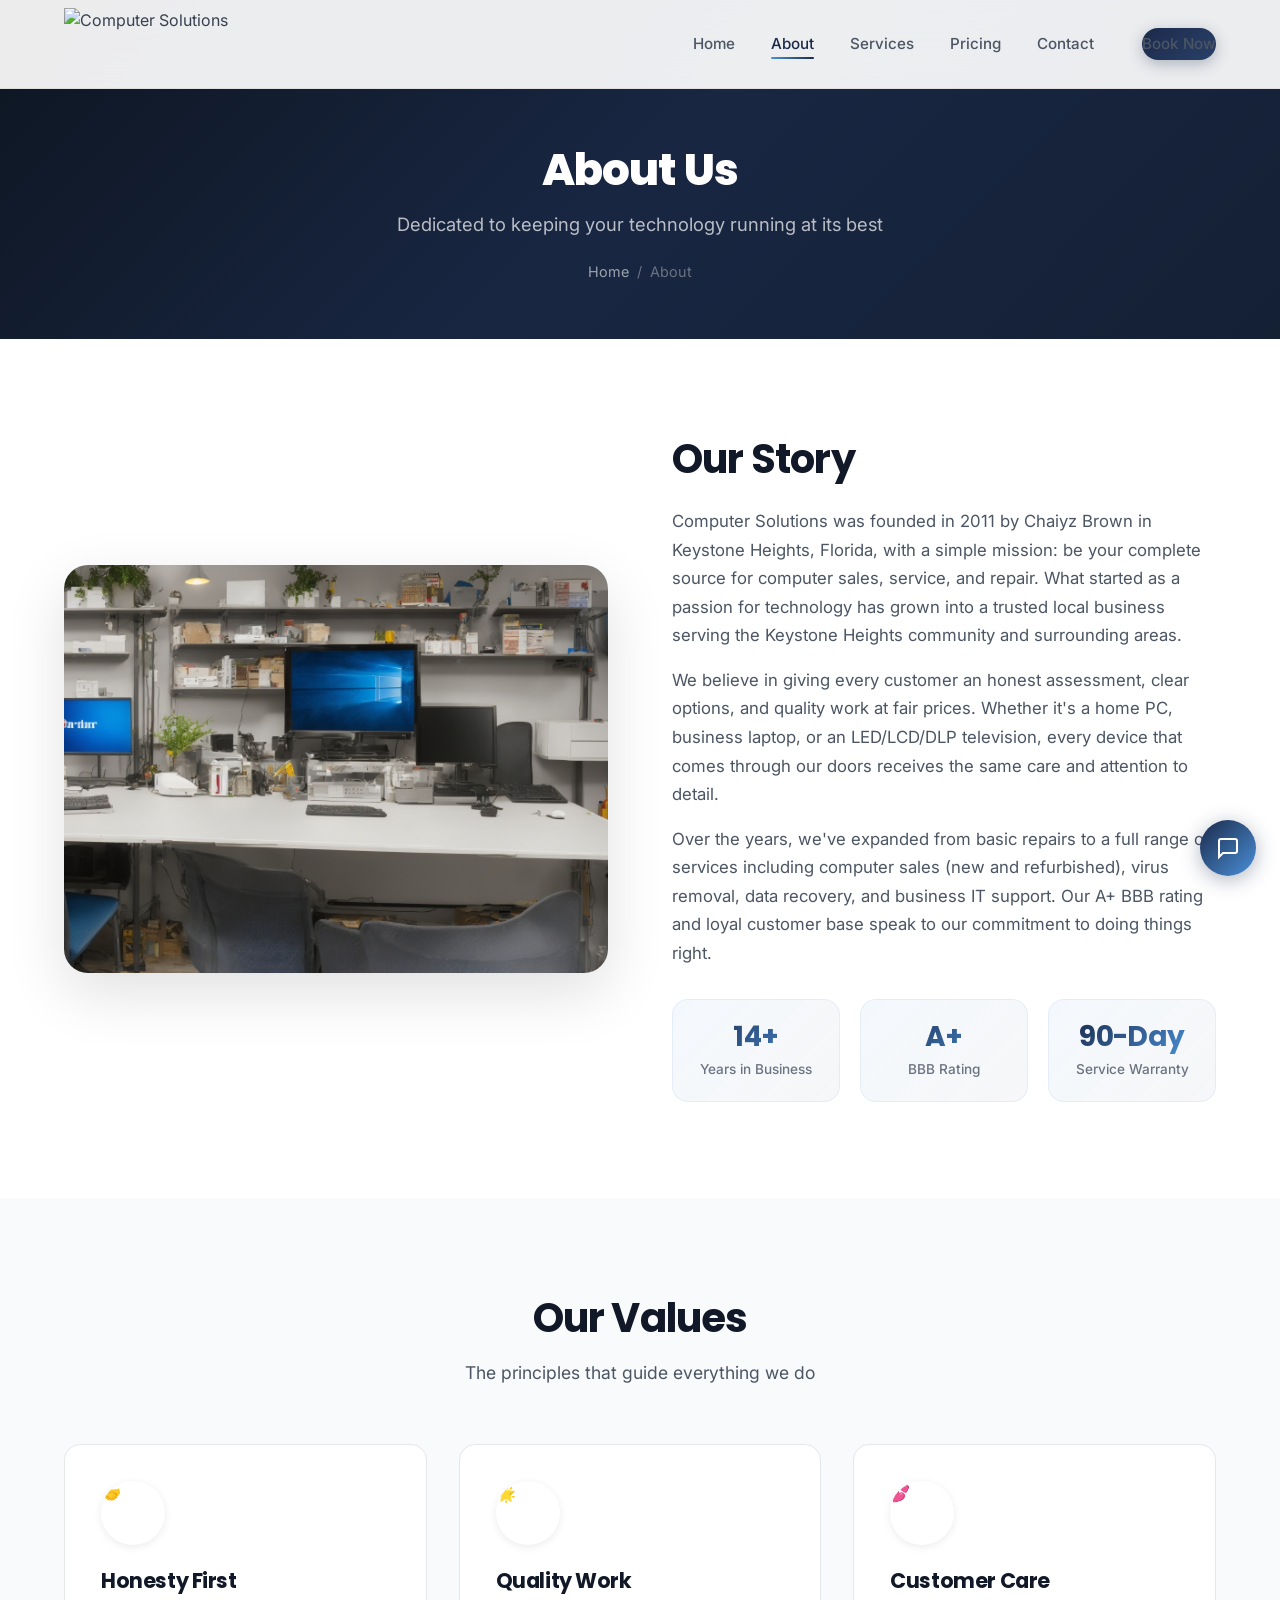
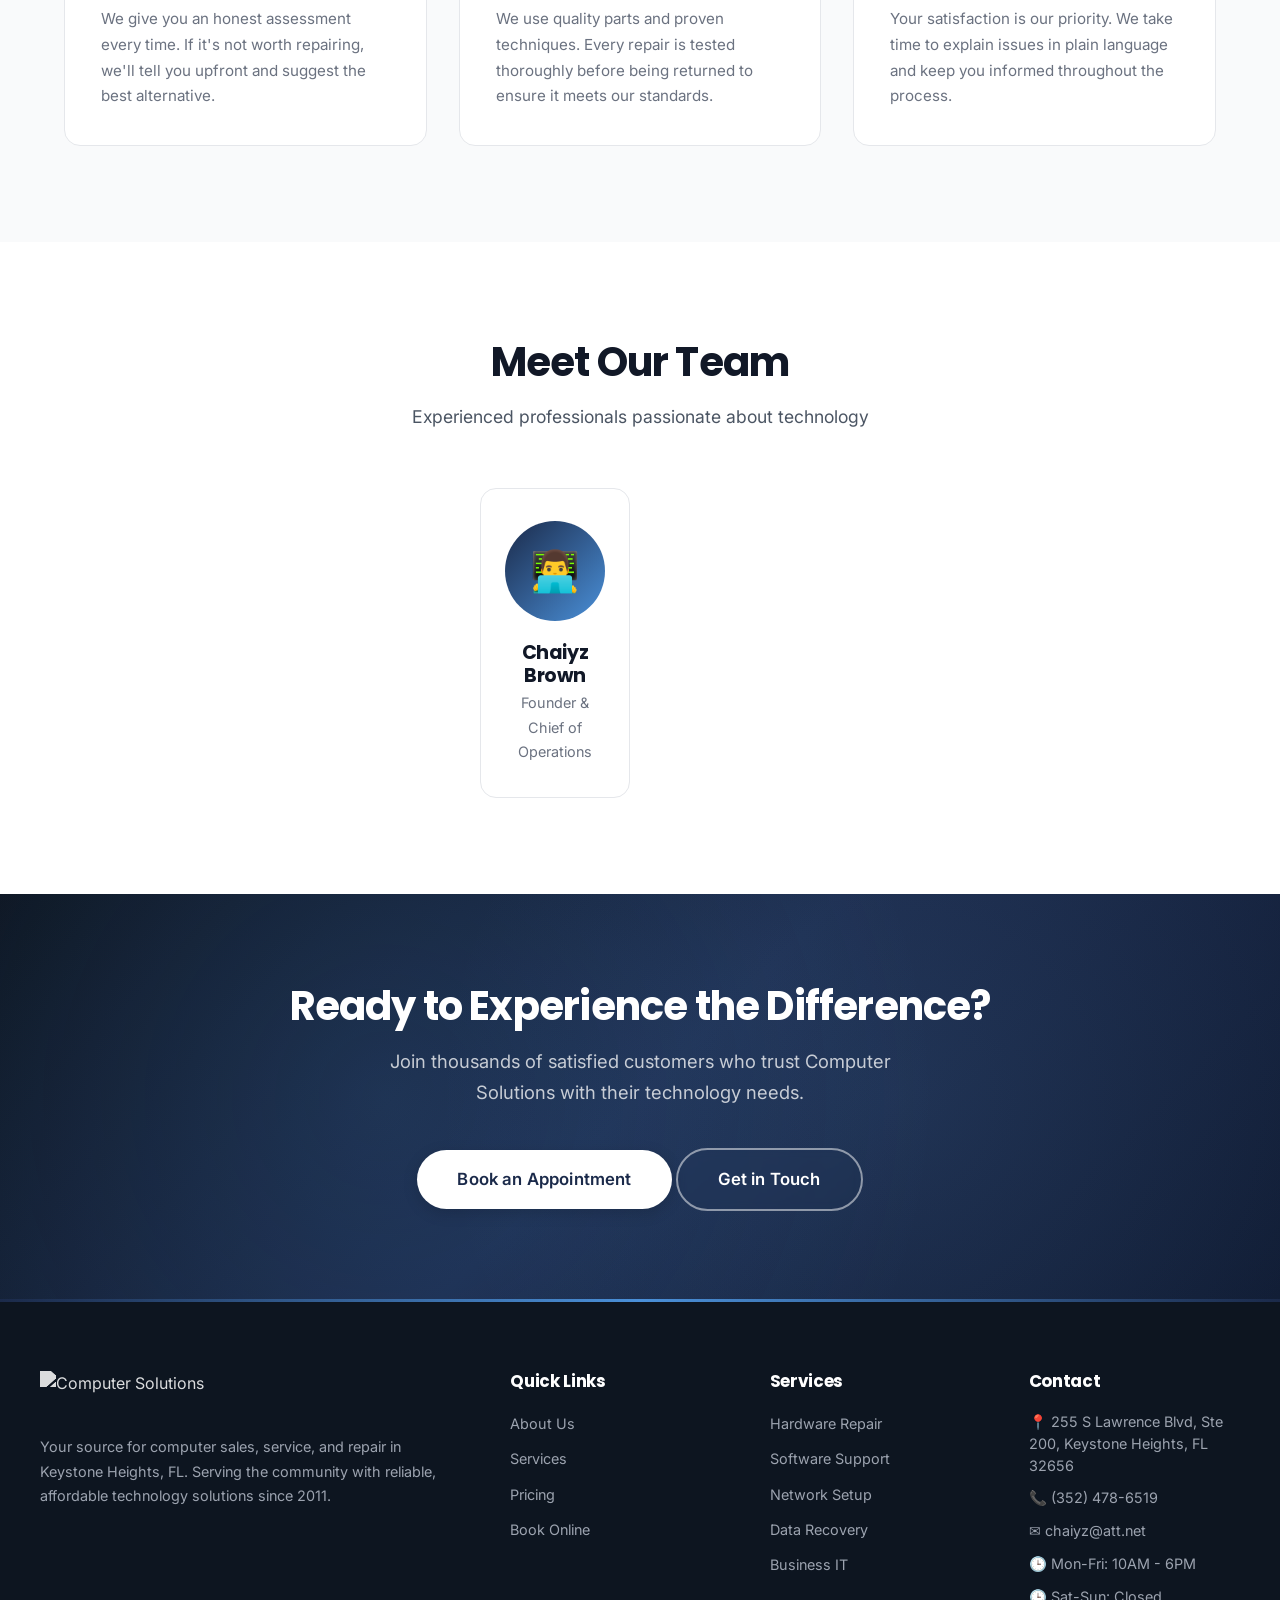
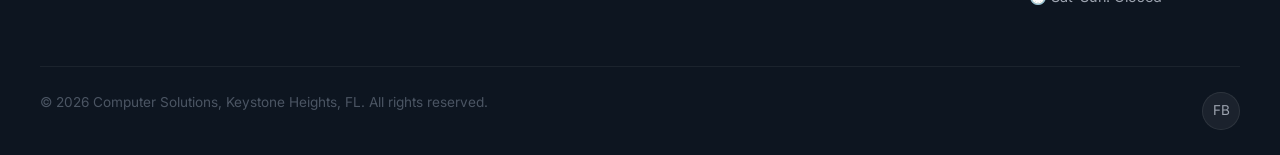
==== commit c76eb5c1: "Add AI chatbot to all pages, not just home Added config.js and chatbot.js script tags to about, serv" ====
--- a/about.html
+++ b/about.html
@@ -179,6 +179,8 @@
     </div>
   </footer>
 
+  <script src="js/config.js"></script>
   <script src="js/main.js"></script>
+  <script defer src="js/chatbot.js"></script>
 </body>
 </html>
--- a/css/styles.css
+++ b/css/styles.css
@@ -534,6 +534,136 @@
   color: var(--gray-500);
 }
 
+/* --- Services Showcase (Home Page) --- */
+.svc-showcase {
+  max-width: 800px;
+  margin: 0 auto;
+}
+
+.svc-icons-row {
+  display: flex;
+  justify-content: center;
+  gap: 0.5rem;
+  flex-wrap: wrap;
+  margin-bottom: 1.5rem;
+}
+
+.svc-icon-btn {
+  display: flex;
+  flex-direction: column;
+  align-items: center;
+  gap: 0.4rem;
+  padding: 0.75rem 1rem;
+  background: var(--white);
+  border: 2px solid var(--gray-200);
+  border-radius: var(--radius-lg);
+  cursor: pointer;
+  transition: var(--transition);
+  min-width: 90px;
+  font-family: var(--font-main);
+}
+
+.svc-icon-btn svg {
+  width: 28px;
+  height: 28px;
+  color: var(--gray-500);
+  transition: var(--transition);
+  pointer-events: none;
+}
+
+.svc-icon-btn span {
+  font-size: 0.72rem;
+  font-weight: 600;
+  color: var(--gray-500);
+  transition: var(--transition);
+  pointer-events: none;
+}
+
+.svc-icon-btn:hover {
+  border-color: var(--accent);
+  background: rgba(74, 144, 217, 0.04);
+}
+
+.svc-icon-btn:hover svg,
+.svc-icon-btn:hover span {
+  color: var(--accent);
+}
+
+.svc-icon-btn.active {
+  border-color: var(--primary);
+  background: var(--primary);
+  box-shadow: 0 4px 15px rgba(27, 42, 74, 0.25);
+}
+
+.svc-icon-btn.active svg {
+  color: var(--white);
+}
+
+.svc-icon-btn.active span {
+  color: rgba(255, 255, 255, 0.9);
+}
+
+.svc-detail {
+  background: var(--gray-50);
+  border: 1px solid var(--gray-200);
+  border-radius: var(--radius-xl);
+  padding: 2rem 2.5rem;
+  min-height: 120px;
+  position: relative;
+  overflow: hidden;
+}
+
+.svc-detail-inner {
+  animation: svcFadeIn 0.35s ease;
+}
+
+.svc-detail-inner h3 {
+  font-size: 1.3rem;
+  margin-bottom: 0.5rem;
+}
+
+.svc-detail-inner p {
+  font-size: 0.95rem;
+  color: var(--gray-600);
+  margin-bottom: 1rem;
+  line-height: 1.7;
+}
+
+.svc-detail-inner a {
+  color: var(--accent);
+  font-weight: 600;
+  font-size: 0.9rem;
+}
+
+.svc-detail-inner a:hover {
+  text-decoration: underline;
+}
+
+@keyframes svcFadeIn {
+  from { opacity: 0; transform: translateY(8px); }
+  to { opacity: 1; transform: translateY(0); }
+}
+
+@media (max-width: 768px) {
+  .svc-icon-btn {
+    min-width: 75px;
+    padding: 0.6rem 0.75rem;
+  }
+
+  .svc-icon-btn svg {
+    width: 24px;
+    height: 24px;
+  }
+
+  .svc-icon-btn span {
+    font-size: 0.65rem;
+  }
+
+  .svc-detail {
+    padding: 1.5rem;
+  }
+}
+
 /* --- Service Cards (detailed) --- */
 .service-card {
   background: var(--white);
@@ -828,18 +958,17 @@
   background: radial-gradient(ellipse at 20% 80%, rgba(74, 144, 217, 0.08) 0%, transparent 50%);
 }
 
-.why-grid {
+.why-row {
   display: grid;
-  grid-template-columns: repeat(2, 1fr);
+  grid-template-columns: repeat(4, 1fr);
   gap: 1.5rem;
   position: relative;
   z-index: 1;
 }
 
-.why-card {
-  display: flex;
-  gap: 1.25rem;
-  padding: 1.75rem;
+.why-item {
+  text-align: center;
+  padding: 1.5rem 1rem;
   background: var(--glass-bg);
   backdrop-filter: blur(12px);
   -webkit-backdrop-filter: blur(12px);
@@ -848,35 +977,28 @@
   transition: var(--transition);
 }
 
-.why-card:hover {
-  background: rgba(255, 255, 255, 0.12);
-  border-color: rgba(255, 255, 255, 0.2);
+.why-item:hover {
+  background: rgba(255, 255, 255, 0.1);
+  border-color: rgba(74, 144, 217, 0.3);
   transform: translateY(-3px);
 }
 
-.why-icon {
-  width: 52px;
-  height: 52px;
-  min-width: 52px;
-  border-radius: var(--radius);
-  overflow: hidden;
-  border: 1px solid rgba(74, 144, 217, 0.25);
-}
-
-.why-icon img {
-  width: 100%;
-  height: 100%;
-  object-fit: cover;
-}
-
-.why-card h4 {
-  margin-bottom: 0.35rem;
-  color: var(--white);
-}
-
-.why-card p {
+.why-item svg {
+  width: 36px;
+  height: 36px;
+  color: var(--accent-light);
+  margin-bottom: 0.75rem;
+}
+
+.why-item h4 {
+  color: var(--white);
+  font-size: 1rem;
+  margin-bottom: 0.3rem;
+}
+
+.why-item p {
   margin: 0;
-  font-size: 0.92rem;
+  font-size: 0.85rem;
   color: var(--gray-400);
 }
 
@@ -1422,9 +1544,12 @@
 
   .features-grid,
   .pricing-grid,
-  .testimonials-grid,
-  .why-grid {
+  .testimonials-grid {
     grid-template-columns: 1fr;
+  }
+
+  .why-row {
+    grid-template-columns: repeat(2, 1fr);
   }
 
   .about-grid,
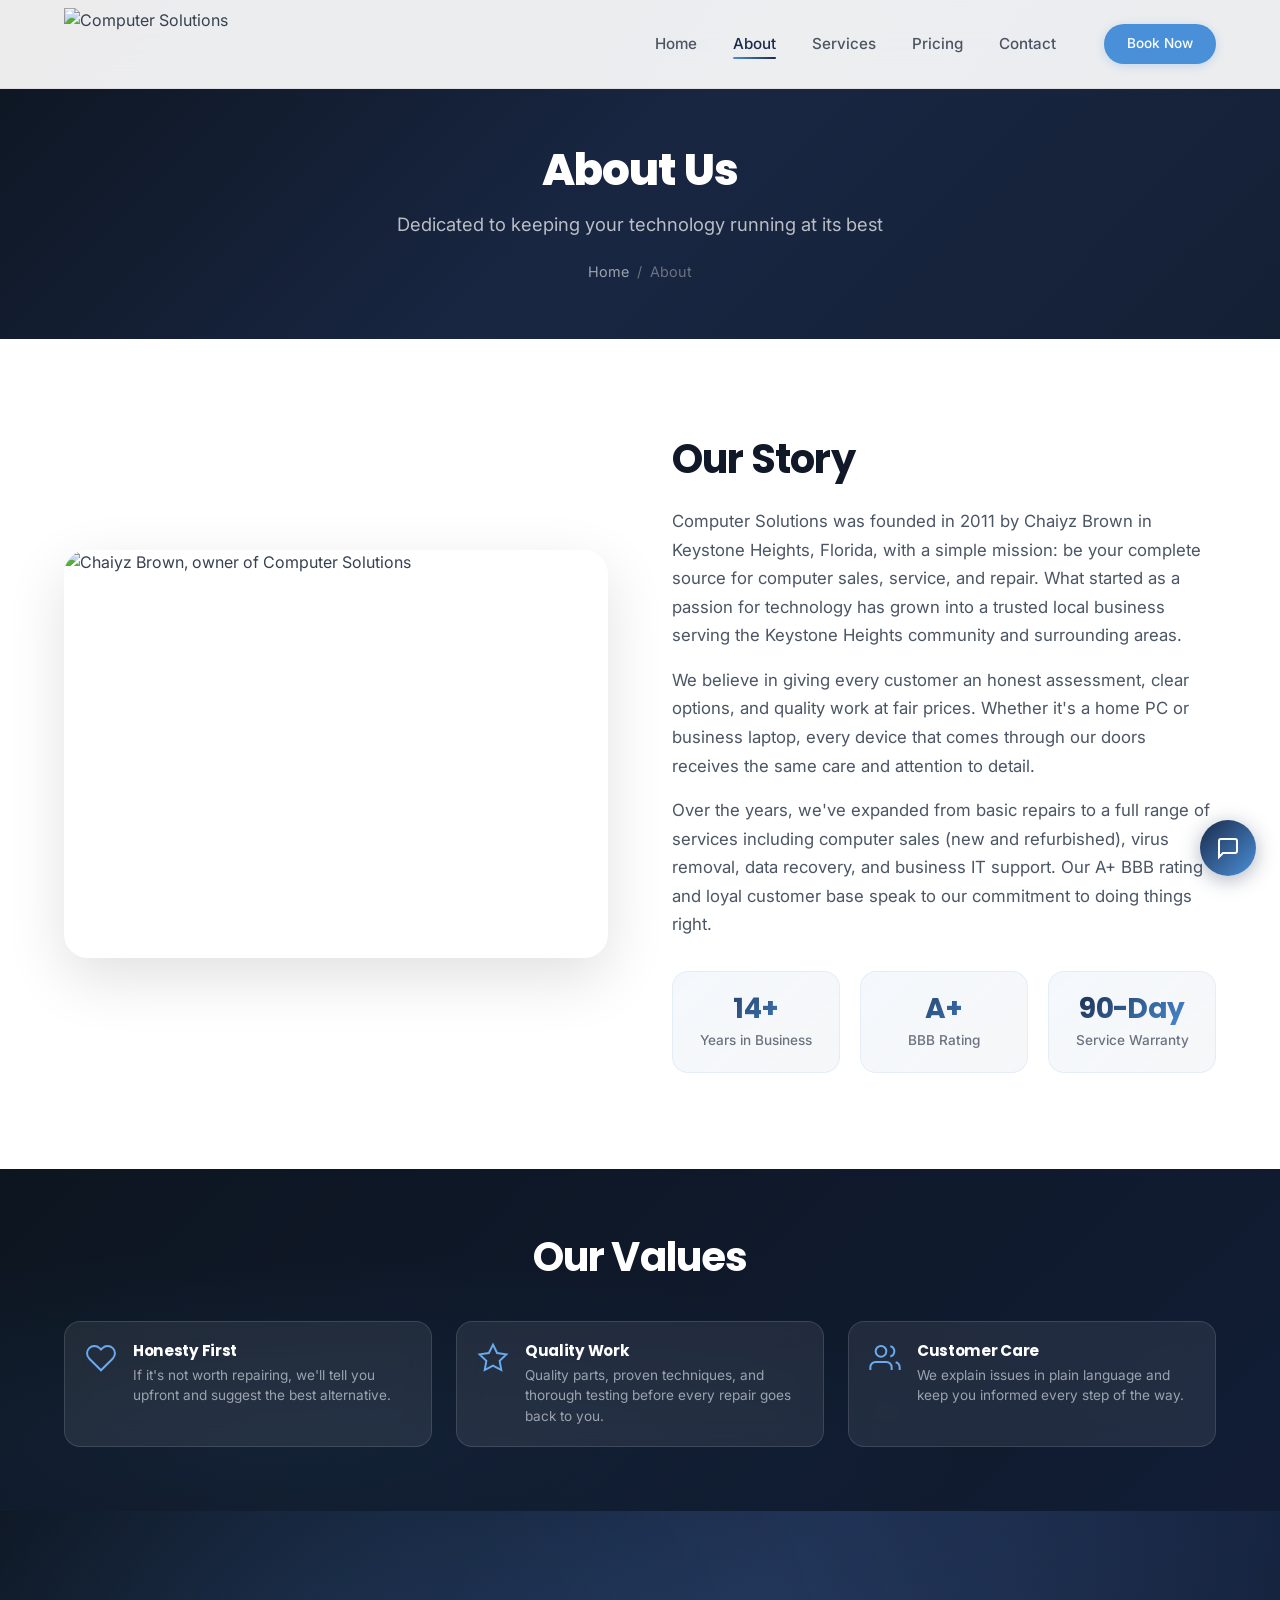
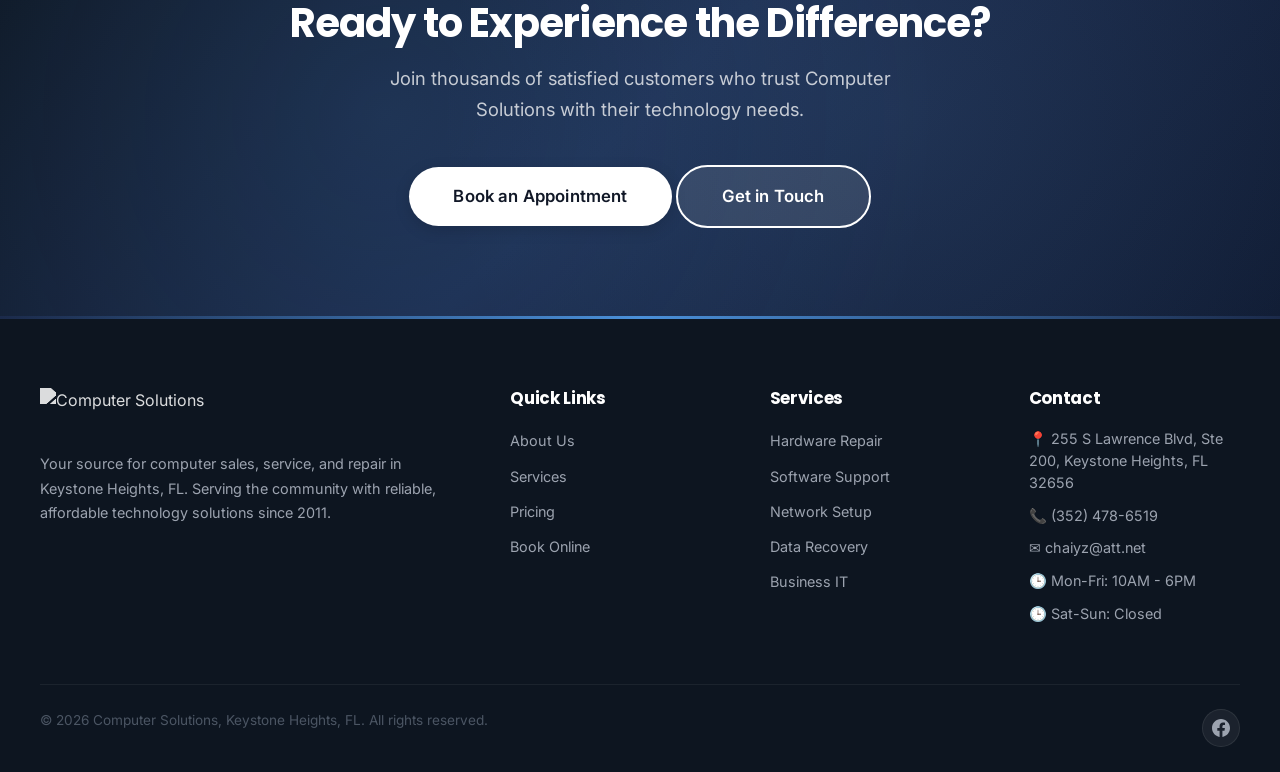
==== commit 4ba2cc12: "Remove all TV repair references from entire site - Removed TV from hero headline, description, servi" ====
--- a/about.html
+++ b/about.html
@@ -24,7 +24,7 @@
         <li><a href="services.html">Services</a></li>
         <li><a href="pricing.html">Pricing</a></li>
         <li><a href="contact.html">Contact</a></li>
-        <li class="nav-cta"><a href="booking.html" class="btn btn-primary">Book Now</a></li>
+        <li class="nav-cta"><a href="#" data-open-contact class="btn btn-primary">Book Now</a></li>
       </ul>
       <button class="mobile-toggle" id="mobileToggle" aria-label="Toggle menu">
         <span></span><span></span><span></span>
@@ -50,12 +50,12 @@
     <div class="container">
       <div class="about-grid">
         <div class="about-image fade-in">
-          <img loading="lazy" src="images/about-shop.jpg" alt="Computer Solutions repair shop interior">
+          <img loading="lazy" src="images/bio.jpg" alt="Chaiyz Brown, owner of Computer Solutions">
         </div>
         <div class="about-text fade-in">
           <h2>Our Story</h2>
           <p>Computer Solutions was founded in 2011 by Chaiyz Brown in Keystone Heights, Florida, with a simple mission: be your complete source for computer sales, service, and repair. What started as a passion for technology has grown into a trusted local business serving the Keystone Heights community and surrounding areas.</p>
-          <p>We believe in giving every customer an honest assessment, clear options, and quality work at fair prices. Whether it's a home PC, business laptop, or an LED/LCD/DLP television, every device that comes through our doors receives the same care and attention to detail.</p>
+          <p>We believe in giving every customer an honest assessment, clear options, and quality work at fair prices. Whether it's a home PC or business laptop, every device that comes through our doors receives the same care and attention to detail.</p>
           <p>Over the years, we've expanded from basic repairs to a full range of services including computer sales (new and refurbished), virus removal, data recovery, and business IT support. Our A+ BBB rating and loyal customer base speak to our commitment to doing things right.</p>
           <div class="about-stats">
             <div class="about-stat">
@@ -77,44 +77,30 @@
   </section>
 
   <!-- Our Values -->
-  <section class="section section-gray">
-    <div class="container">
-      <div class="section-header centered fade-in">
-        <h2>Our Values</h2>
-        <p>The principles that guide everything we do</p>
-      </div>
-      <div class="features-grid">
-        <div class="feature-card fade-in">
-          <div class="feature-icon">&#129309;</div>
-          <h3>Honesty First</h3>
-          <p>We give you an honest assessment every time. If it's not worth repairing, we'll tell you upfront and suggest the best alternative.</p>
-        </div>
-        <div class="feature-card fade-in">
-          <div class="feature-icon">&#127775;</div>
-          <h3>Quality Work</h3>
-          <p>We use quality parts and proven techniques. Every repair is tested thoroughly before being returned to ensure it meets our standards.</p>
-        </div>
-        <div class="feature-card fade-in">
-          <div class="feature-icon">&#128149;</div>
-          <h3>Customer Care</h3>
-          <p>Your satisfaction is our priority. We take time to explain issues in plain language and keep you informed throughout the process.</p>
-        </div>
-      </div>
-    </div>
-  </section>
-
-  <!-- Team -->
-  <section class="section">
-    <div class="container">
-      <div class="section-header centered fade-in">
-        <h2>Meet Our Team</h2>
-        <p>Experienced professionals passionate about technology</p>
-      </div>
-      <div class="team-grid" style="max-width: 320px; margin: 0 auto;">
-        <div class="team-card fade-in">
-          <div class="team-avatar">&#128104;&#8205;&#128187;</div>
-          <h4>Chaiyz Brown</h4>
-          <p>Founder & Chief of Operations</p>
+  <section class="section why-section" style="padding: 4rem 0;">
+    <div class="container">
+      <h2 class="text-center fade-in" style="color:var(--white); margin-bottom: 2.5rem;">Our Values</h2>
+      <div class="values-grid fade-in">
+        <div class="value-item">
+          <svg viewBox="0 0 24 24" fill="none" stroke="currentColor" stroke-width="1.5"><path d="M20.84 4.61a5.5 5.5 0 0 0-7.78 0L12 5.67l-1.06-1.06a5.5 5.5 0 0 0-7.78 7.78l1.06 1.06L12 21.23l7.78-7.78 1.06-1.06a5.5 5.5 0 0 0 0-7.78z"/></svg>
+          <div>
+            <h4>Honesty First</h4>
+            <p>If it's not worth repairing, we'll tell you upfront and suggest the best alternative.</p>
+          </div>
+        </div>
+        <div class="value-item">
+          <svg viewBox="0 0 24 24" fill="none" stroke="currentColor" stroke-width="1.5"><polygon points="12 2 15.09 8.26 22 9.27 17 14.14 18.18 21.02 12 17.77 5.82 21.02 7 14.14 2 9.27 8.91 8.26 12 2"/></svg>
+          <div>
+            <h4>Quality Work</h4>
+            <p>Quality parts, proven techniques, and thorough testing before every repair goes back to you.</p>
+          </div>
+        </div>
+        <div class="value-item">
+          <svg viewBox="0 0 24 24" fill="none" stroke="currentColor" stroke-width="1.5"><path d="M17 21v-2a4 4 0 0 0-4-4H5a4 4 0 0 0-4 4v2"/><circle cx="9" cy="7" r="4"/><path d="M23 21v-2a4 4 0 0 0-3-3.87"/><path d="M16 3.13a4 4 0 0 1 0 7.75"/></svg>
+          <div>
+            <h4>Customer Care</h4>
+            <p>We explain issues in plain language and keep you informed every step of the way.</p>
+          </div>
         </div>
       </div>
     </div>
@@ -125,7 +111,7 @@
     <div class="container">
       <h2>Ready to Experience the Difference?</h2>
       <p>Join thousands of satisfied customers who trust Computer Solutions with their technology needs.</p>
-      <a href="booking.html" class="btn btn-white btn-lg">Book an Appointment</a>
+      <a href="#" data-open-contact class="btn btn-white btn-lg">Book an Appointment</a>
       <a href="contact.html" class="btn btn-outline btn-lg">Get in Touch</a>
     </div>
   </section>
@@ -146,7 +132,7 @@
             <li><a href="about.html">About Us</a></li>
             <li><a href="services.html">Services</a></li>
             <li><a href="pricing.html">Pricing</a></li>
-            <li><a href="booking.html">Book Online</a></li>
+            <li><a href="#" data-open-contact>Book Online</a></li>
           </ul>
         </div>
         <div>
@@ -173,11 +159,64 @@
       <div class="footer-bottom">
         <p>&copy; 2026 Computer Solutions, Keystone Heights, FL. All rights reserved.</p>
         <div class="footer-social">
-          <a href="https://www.facebook.com/Computer-Solutions-197845346930275/" aria-label="Facebook">FB</a>
+          <a href="https://www.facebook.com/cskeystone/" aria-label="Facebook" target="_blank" rel="noopener"><svg width="18" height="18" viewBox="0 0 24 24" fill="currentColor"><path d="M24 12.073c0-6.627-5.373-12-12-12s-12 5.373-12 12c0 5.99 4.388 10.954 10.125 11.854v-8.385H7.078v-3.47h3.047V9.43c0-3.007 1.792-4.669 4.533-4.669 1.312 0 2.686.235 2.686.235v2.953H15.83c-1.491 0-1.956.925-1.956 1.874v2.25h3.328l-.532 3.47h-2.796v8.385C19.612 23.027 24 18.062 24 12.073z"/></svg></a>
         </div>
       </div>
     </div>
   </footer>
+
+  <!-- Contact Modal -->
+  <div class="contact-modal" id="contactModal">
+    <div class="contact-modal-inner">
+      <div class="contact-modal-header">
+        <h3>Book a Repair</h3>
+        <button class="contact-modal-close" id="contactModalClose" aria-label="Close">&times;</button>
+      </div>
+      <div class="contact-modal-body">
+        <form id="modalContactForm">
+          <input type="hidden" name="access_key" value="" class="web3forms-key">
+          <input type="hidden" name="subject" value="Repair Request from Computer Solutions Website">
+          <input type="hidden" name="from_name" value="Computer Solutions Website">
+          <div class="form-row">
+            <div class="form-group">
+              <label for="mcName">Name *</label>
+              <input type="text" id="mcName" name="name" required placeholder="Your name">
+            </div>
+            <div class="form-group">
+              <label for="mcPhone">Phone *</label>
+              <input type="tel" id="mcPhone" name="phone" required placeholder="(352) 000-0000">
+            </div>
+          </div>
+          <div class="form-group">
+            <label for="mcEmail">Email *</label>
+            <input type="email" id="mcEmail" name="email" required placeholder="you@email.com">
+          </div>
+          <div class="form-group">
+            <label for="mcService">Service Needed</label>
+            <select id="mcService" name="service">
+              <option value="">Select a service...</option>
+              <option value="PC/Laptop Repair">PC / Laptop Repair</option>
+              <option value="Virus Removal">Virus &amp; Malware Removal</option>
+              <option value="Data Recovery">Data Recovery</option>
+              <option value="Computer Purchase">Buy a Computer</option>
+              <option value="Business IT">Business IT Support</option>
+              <option value="Other">Other / Not Sure</option>
+            </select>
+          </div>
+          <div class="form-group">
+            <label for="mcMessage">Describe the issue</label>
+            <textarea id="mcMessage" name="message" placeholder="What's going on with your device?"></textarea>
+          </div>
+          <button type="submit" class="btn btn-accent btn-lg" style="width:100%;">Send Request</button>
+        </form>
+        <div class="form-success-inline" id="modalContactSuccess">
+          <div class="success-icon">&#10003;</div>
+          <h4>Request Sent!</h4>
+          <p>We'll get back to you shortly. Or call us now at <a href="tel:3524786519" style="color:var(--accent);font-weight:600;">(352) 478-6519</a></p>
+        </div>
+      </div>
+    </div>
+  </div>
 
   <script src="js/config.js"></script>
   <script src="js/main.js"></script>
--- a/css/styles.css
+++ b/css/styles.css
@@ -193,7 +193,7 @@
   display: inline-flex;
   align-items: center;
   gap: 0.5rem;
-  padding: 0.8rem 1.85rem;
+  padding: 0.85rem 2rem;
   border: none;
   border-radius: 50px;
   font-size: 0.95rem;
@@ -205,6 +205,8 @@
   justify-content: center;
   position: relative;
   letter-spacing: 0.01em;
+  white-space: nowrap;
+  min-height: 44px;
 }
 
 .btn-primary {
@@ -230,10 +232,9 @@
 }
 
 .btn-outline {
-  background: transparent;
-  color: var(--white);
-  border: 2px solid rgba(255, 255, 255, 0.5);
-  backdrop-filter: blur(4px);
+  background: rgba(255, 255, 255, 0.1);
+  color: var(--white);
+  border: 2px solid var(--white);
 }
 
 .btn-outline:hover {
@@ -245,25 +246,26 @@
 
 .btn-outline-dark {
   background: transparent;
-  color: var(--primary);
-  border: 2px solid var(--primary);
+  color: var(--gray-900);
+  border: 2px solid var(--gray-900);
 }
 
 .btn-outline-dark:hover {
-  background: var(--primary);
+  background: var(--gray-900);
   color: var(--white);
   transform: translateY(-2px);
-  box-shadow: 0 4px 15px rgba(27, 42, 74, 0.3);
+  box-shadow: 0 4px 15px rgba(0, 0, 0, 0.2);
 }
 
 .btn-lg {
-  padding: 1rem 2.5rem;
+  padding: 1rem 2.75rem;
   font-size: 1.05rem;
+  min-height: 50px;
 }
 
 .btn-white {
   background: var(--white);
-  color: var(--primary);
+  color: var(--gray-900);
   box-shadow: 0 4px 15px rgba(0, 0, 0, 0.15);
 }
 
@@ -353,6 +355,20 @@
   margin-left: 0.75rem;
 }
 
+.nav-cta .btn {
+  padding: 0.55rem 1.4rem;
+  font-size: 0.85rem;
+  min-height: 38px;
+  background: var(--accent);
+  color: var(--white);
+  box-shadow: 0 2px 10px var(--accent-glow);
+}
+
+.nav-cta .btn:hover {
+  background: var(--accent-light);
+  box-shadow: 0 4px 18px rgba(74, 144, 217, 0.35);
+}
+
 .mobile-toggle {
   display: none;
   flex-direction: column;
@@ -534,6 +550,174 @@
   color: var(--gray-500);
 }
 
+/* --- About Page Values --- */
+.values-grid {
+  display: grid;
+  grid-template-columns: repeat(3, 1fr);
+  gap: 1.5rem;
+}
+
+.value-item {
+  display: flex;
+  gap: 1rem;
+  padding: 1.25rem;
+  background: var(--glass-bg);
+  backdrop-filter: blur(12px);
+  border: 1px solid var(--glass-border);
+  border-radius: var(--radius-lg);
+  transition: var(--transition);
+}
+
+.value-item:hover {
+  background: rgba(255, 255, 255, 0.1);
+  border-color: rgba(74, 144, 217, 0.3);
+}
+
+.value-item svg {
+  width: 32px;
+  height: 32px;
+  min-width: 32px;
+  color: var(--accent-light);
+}
+
+.value-item h4 {
+  color: var(--white);
+  font-size: 0.95rem;
+  margin-bottom: 0.25rem;
+}
+
+.value-item p {
+  margin: 0;
+  font-size: 0.85rem;
+  color: var(--gray-400);
+  line-height: 1.5;
+}
+
+@media (max-width: 768px) {
+  .values-grid { grid-template-columns: 1fr; }
+}
+
+/* --- Home Page Sections (clean, no containers) --- */
+.hp-heading {
+  font-size: 1.75rem;
+  margin-bottom: 1.5rem;
+  text-align: center;
+}
+
+.hp-link {
+  display: block;
+  text-align: center;
+  margin-top: 1.25rem;
+  color: var(--accent);
+  font-weight: 600;
+  font-size: 0.9rem;
+}
+
+.hp-link:hover {
+  text-decoration: underline;
+}
+
+.hp-services {
+  padding: 3.5rem 0 2.5rem;
+}
+
+.hp-why {
+  padding: 2rem 0;
+  background: var(--dark);
+}
+
+.hp-why-row {
+  display: flex;
+  justify-content: center;
+  gap: 2.5rem;
+  flex-wrap: wrap;
+}
+
+.hp-why-item {
+  display: flex;
+  align-items: center;
+  gap: 0.5rem;
+  color: var(--gray-300);
+  font-size: 0.9rem;
+}
+
+.hp-why-item svg {
+  width: 20px;
+  height: 20px;
+  color: var(--accent-light);
+  flex-shrink: 0;
+}
+
+.hp-why-item strong {
+  color: var(--white);
+  font-weight: 600;
+}
+
+.hp-process {
+  padding: 3rem 0 2.5rem;
+}
+
+.hp-steps {
+  display: flex;
+  justify-content: center;
+  gap: 1.5rem;
+  flex-wrap: wrap;
+}
+
+.hp-step {
+  display: flex;
+  align-items: center;
+  gap: 0.6rem;
+  font-size: 0.95rem;
+  color: var(--gray-600);
+}
+
+.hp-step span {
+  width: 28px;
+  height: 28px;
+  background: var(--primary);
+  color: var(--white);
+  border-radius: 50%;
+  display: inline-flex;
+  align-items: center;
+  justify-content: center;
+  font-size: 0.8rem;
+  font-weight: 700;
+  flex-shrink: 0;
+}
+
+.hp-reviews {
+  padding: 3rem 0;
+  background: var(--dark);
+}
+
+.hp-cta {
+  padding: 3.5rem 0;
+}
+
+.hp-cta h2 {
+  font-size: 1.75rem;
+  margin-bottom: 0.5rem;
+}
+
+.hp-cta p {
+  color: var(--gray-500);
+  margin-bottom: 1.5rem;
+}
+
+.hp-cta-buttons {
+  display: flex;
+  gap: 1rem;
+  justify-content: center;
+  flex-wrap: wrap;
+}
+
+@media (max-width: 768px) {
+  .hp-why-row { gap: 1.25rem; }
+  .hp-steps { flex-direction: column; align-items: center; }
+  .hp-why-item { font-size: 0.82rem; }
+}
+
 /* --- Services Showcase (Home Page) --- */
 .svc-showcase {
   max-width: 800px;
@@ -603,39 +787,33 @@
   color: rgba(255, 255, 255, 0.9);
 }
 
-.svc-detail {
-  background: var(--gray-50);
-  border: 1px solid var(--gray-200);
-  border-radius: var(--radius-xl);
-  padding: 2rem 2.5rem;
-  min-height: 120px;
-  position: relative;
-  overflow: hidden;
-}
-
-.svc-detail-inner {
+.svc-detail-text {
+  text-align: center;
+  padding: 1.25rem 1rem 0;
+  min-height: 80px;
   animation: svcFadeIn 0.35s ease;
 }
 
-.svc-detail-inner h3 {
-  font-size: 1.3rem;
-  margin-bottom: 0.5rem;
-}
-
-.svc-detail-inner p {
-  font-size: 0.95rem;
-  color: var(--gray-600);
-  margin-bottom: 1rem;
-  line-height: 1.7;
-}
-
-.svc-detail-inner a {
+.svc-detail-text h3 {
+  font-size: 1.15rem;
+  margin-bottom: 0.35rem;
+}
+
+.svc-detail-text p {
+  font-size: 0.9rem;
+  color: var(--gray-500);
+  max-width: 550px;
+  margin: 0 auto 0.5rem;
+  line-height: 1.6;
+}
+
+.svc-detail-text a {
   color: var(--accent);
   font-weight: 600;
-  font-size: 0.9rem;
-}
-
-.svc-detail-inner a:hover {
+  font-size: 0.85rem;
+}
+
+.svc-detail-text a:hover {
   text-decoration: underline;
 }
 
@@ -659,8 +837,8 @@
     font-size: 0.65rem;
   }
 
-  .svc-detail {
-    padding: 1.5rem;
+  .svc-detail-text {
+    padding: 1rem 0.5rem 0;
   }
 }
 
@@ -949,6 +1127,7 @@
   background: linear-gradient(135deg, var(--dark) 0%, var(--primary-dark) 100%);
   position: relative;
   overflow: hidden;
+  padding: 3.5rem 0;
 }
 
 .why-section::before {
@@ -968,38 +1147,39 @@
 
 .why-item {
   text-align: center;
-  padding: 1.5rem 1rem;
+  padding: 1.1rem 0.75rem;
   background: var(--glass-bg);
   backdrop-filter: blur(12px);
   -webkit-backdrop-filter: blur(12px);
   border: 1px solid var(--glass-border);
-  border-radius: var(--radius-lg);
+  border-radius: var(--radius);
   transition: var(--transition);
 }
 
 .why-item:hover {
   background: rgba(255, 255, 255, 0.1);
   border-color: rgba(74, 144, 217, 0.3);
-  transform: translateY(-3px);
+  transform: translateY(-2px);
 }
 
 .why-item svg {
-  width: 36px;
-  height: 36px;
+  width: 26px;
+  height: 26px;
   color: var(--accent-light);
-  margin-bottom: 0.75rem;
+  margin-bottom: 0.5rem;
 }
 
 .why-item h4 {
   color: var(--white);
-  font-size: 1rem;
-  margin-bottom: 0.3rem;
+  font-size: 0.85rem;
+  margin-bottom: 0.2rem;
 }
 
 .why-item p {
   margin: 0;
-  font-size: 0.85rem;
+  font-size: 0.75rem;
   color: var(--gray-400);
+  line-height: 1.4;
 }
 
 /* --- Process Steps (Timeline) --- */
@@ -1597,6 +1777,311 @@
 }
 
 /* ============================================
+   ROBO CHAIYZ PROMPT + TROUBLESHOOTER
+   ============================================ */
+.svc-heading-row {
+  display: flex;
+  align-items: center;
+  justify-content: center;
+  gap: 1.25rem;
+  margin-bottom: 1.5rem;
+  flex-wrap: wrap;
+}
+
+.robo-inline {
+  display: flex;
+  align-items: center;
+  gap: 0.5rem;
+  padding: 0;
+  background: none;
+  border: none;
+  cursor: pointer;
+  font-family: var(--font-main);
+  animation: roboSlideIn 0.6s ease both;
+  animation-delay: 1.5s;
+  opacity: 0;
+}
+
+.robo-inline span {
+  background: linear-gradient(135deg, var(--primary), var(--primary-light));
+  color: var(--white);
+  font-size: 0.78rem;
+  padding: 0.4rem 0.9rem;
+  border-radius: 16px 16px 16px 4px;
+  line-height: 1.3;
+  box-shadow: 0 2px 10px rgba(27, 42, 74, 0.2);
+  transition: var(--transition);
+}
+
+.robo-inline span strong {
+  display: block;
+  font-size: 0.7rem;
+  opacity: 0.7;
+  font-weight: 500;
+  margin-bottom: 1px;
+}
+
+.robo-inline:hover span {
+  box-shadow: 0 4px 18px rgba(74, 144, 217, 0.3);
+  transform: translateY(-1px);
+}
+
+@keyframes roboSlideIn {
+  from { opacity: 0; transform: translateX(30px); }
+  to { opacity: 1; transform: translateX(0); }
+}
+
+.robo-avatar {
+  width: 32px;
+  height: 32px;
+  border-radius: 50%;
+  object-fit: cover;
+  flex-shrink: 0;
+  border: 2px solid var(--accent);
+  animation: roboPulse 2.5s ease-in-out infinite;
+}
+
+@keyframes roboPulse {
+  0%, 100% { box-shadow: 0 0 0 0 rgba(74, 144, 217, 0.4); }
+  50% { box-shadow: 0 0 0 5px rgba(74, 144, 217, 0); }
+}
+
+@media (max-width: 768px) {
+  .svc-heading-row { flex-direction: column; gap: 0.75rem; }
+}
+
+.ts-chat {
+  background: var(--white);
+  border: 1px solid var(--gray-200);
+  border-radius: var(--radius-xl);
+  overflow: hidden;
+  display: flex;
+  flex-direction: column;
+  max-height: 400px;
+}
+
+.ts-messages {
+  flex: 1;
+  overflow-y: auto;
+  padding: 1.25rem;
+  display: flex;
+  flex-direction: column;
+  gap: 0.75rem;
+  min-height: 180px;
+}
+
+.ts-msg {
+  max-width: 85%;
+  padding: 0.7rem 1rem;
+  border-radius: var(--radius-lg);
+  font-size: 0.88rem;
+  line-height: 1.55;
+}
+
+.ts-msg.bot {
+  background: var(--gray-50);
+  color: var(--gray-700);
+  border: 1px solid var(--gray-200);
+  align-self: flex-start;
+  border-bottom-left-radius: 4px;
+  display: flex;
+  gap: 0.6rem;
+  align-items: flex-start;
+}
+
+.ts-avatar {
+  width: 32px;
+  height: 32px;
+  border-radius: 50%;
+  object-fit: cover;
+  flex-shrink: 0;
+}
+
+.ts-msg.user {
+  background: var(--primary);
+  color: var(--white);
+  align-self: flex-end;
+  border-bottom-right-radius: 4px;
+}
+
+.ts-msg.bot .ts-book-link {
+  display: inline-block;
+  margin-top: 0.5rem;
+  color: var(--accent);
+  font-weight: 600;
+  font-size: 0.85rem;
+  cursor: pointer;
+}
+
+.ts-msg.bot .ts-book-link:hover {
+  text-decoration: underline;
+}
+
+.ts-typing {
+  display: flex;
+  gap: 4px;
+  align-items: center;
+  padding: 0.7rem 1rem;
+  align-self: flex-start;
+}
+
+.ts-typing span {
+  width: 6px;
+  height: 6px;
+  background: var(--gray-400);
+  border-radius: 50%;
+  animation: typingBounce 1.2s infinite;
+}
+
+.ts-typing span:nth-child(2) { animation-delay: 0.15s; }
+.ts-typing span:nth-child(3) { animation-delay: 0.3s; }
+
+.ts-quick {
+  padding: 0.5rem 1rem;
+  display: flex;
+  gap: 0.4rem;
+  flex-wrap: wrap;
+  border-top: 1px solid var(--gray-100);
+}
+
+.ts-quick button {
+  padding: 0.3rem 0.75rem;
+  background: var(--white);
+  border: 1px solid var(--gray-200);
+  border-radius: 20px;
+  font-size: 0.75rem;
+  font-family: var(--font-main);
+  color: var(--primary);
+  cursor: pointer;
+  font-weight: 500;
+  transition: var(--transition);
+}
+
+.ts-quick button:hover {
+  background: var(--primary);
+  color: var(--white);
+  border-color: var(--primary);
+}
+
+.ts-input {
+  display: flex;
+  padding: 0.65rem;
+  gap: 0.5rem;
+  border-top: 1px solid var(--gray-200);
+}
+
+.ts-input input {
+  flex: 1;
+  padding: 0.55rem 0.85rem;
+  border: 1px solid var(--gray-200);
+  border-radius: 20px;
+  font-family: var(--font-main);
+  font-size: 0.88rem;
+  outline: none;
+}
+
+.ts-input input:focus { border-color: var(--accent); }
+
+.ts-input button {
+  width: 36px;
+  height: 36px;
+  border: none;
+  background: var(--primary);
+  color: var(--white);
+  border-radius: 50%;
+  cursor: pointer;
+  display: flex;
+  align-items: center;
+  justify-content: center;
+  transition: var(--transition);
+}
+
+.ts-input button svg { pointer-events: none; }
+
+@media (max-width: 768px) {
+  .ts-layout { grid-template-columns: 1fr; }
+  .ts-chat { max-height: 350px; }
+}
+
+/* ============================================
+   CONTACT MODAL
+   ============================================ */
+.contact-modal {
+  position: fixed;
+  inset: 0;
+  z-index: 10000;
+  background: rgba(0, 0, 0, 0.6);
+  backdrop-filter: blur(4px);
+  display: none;
+  align-items: center;
+  justify-content: center;
+  padding: 1.5rem;
+}
+
+.contact-modal.open { display: flex; }
+
+.contact-modal-inner {
+  background: var(--white);
+  border-radius: var(--radius-xl);
+  max-width: 520px;
+  width: 100%;
+  max-height: 90vh;
+  display: flex;
+  flex-direction: column;
+  overflow: hidden;
+}
+
+.contact-modal-header {
+  padding: 1.25rem 1.75rem;
+  border-bottom: 1px solid var(--gray-200);
+  display: flex;
+  align-items: center;
+  justify-content: space-between;
+}
+
+.contact-modal-header h3 {
+  font-size: 1.2rem;
+}
+
+.contact-modal-close {
+  width: 36px;
+  height: 36px;
+  border: none;
+  background: var(--gray-100);
+  border-radius: 50%;
+  font-size: 1.2rem;
+  cursor: pointer;
+  display: flex;
+  align-items: center;
+  justify-content: center;
+  color: var(--gray-600);
+  transition: var(--transition);
+}
+
+.contact-modal-close:hover { background: var(--gray-200); }
+
+.contact-modal-body {
+  padding: 1.5rem 1.75rem;
+  overflow-y: auto;
+}
+
+.contact-modal-body .form-group { margin-bottom: 1rem; }
+.contact-modal-body .form-group label { font-size: 0.85rem; }
+.contact-modal-body .form-group input,
+.contact-modal-body .form-group select,
+.contact-modal-body .form-group textarea {
+  padding: 0.65rem 0.9rem;
+  font-size: 0.9rem;
+}
+.contact-modal-body textarea { min-height: 70px; }
+
+@media (max-width: 480px) {
+  .contact-modal { padding: 0.5rem; }
+  .contact-modal-inner { max-height: 95vh; }
+  .contact-modal-body { padding: 1rem; }
+}
+
+/* ============================================
    CHATBOT
    ============================================ */
 .chatbot-wrapper {
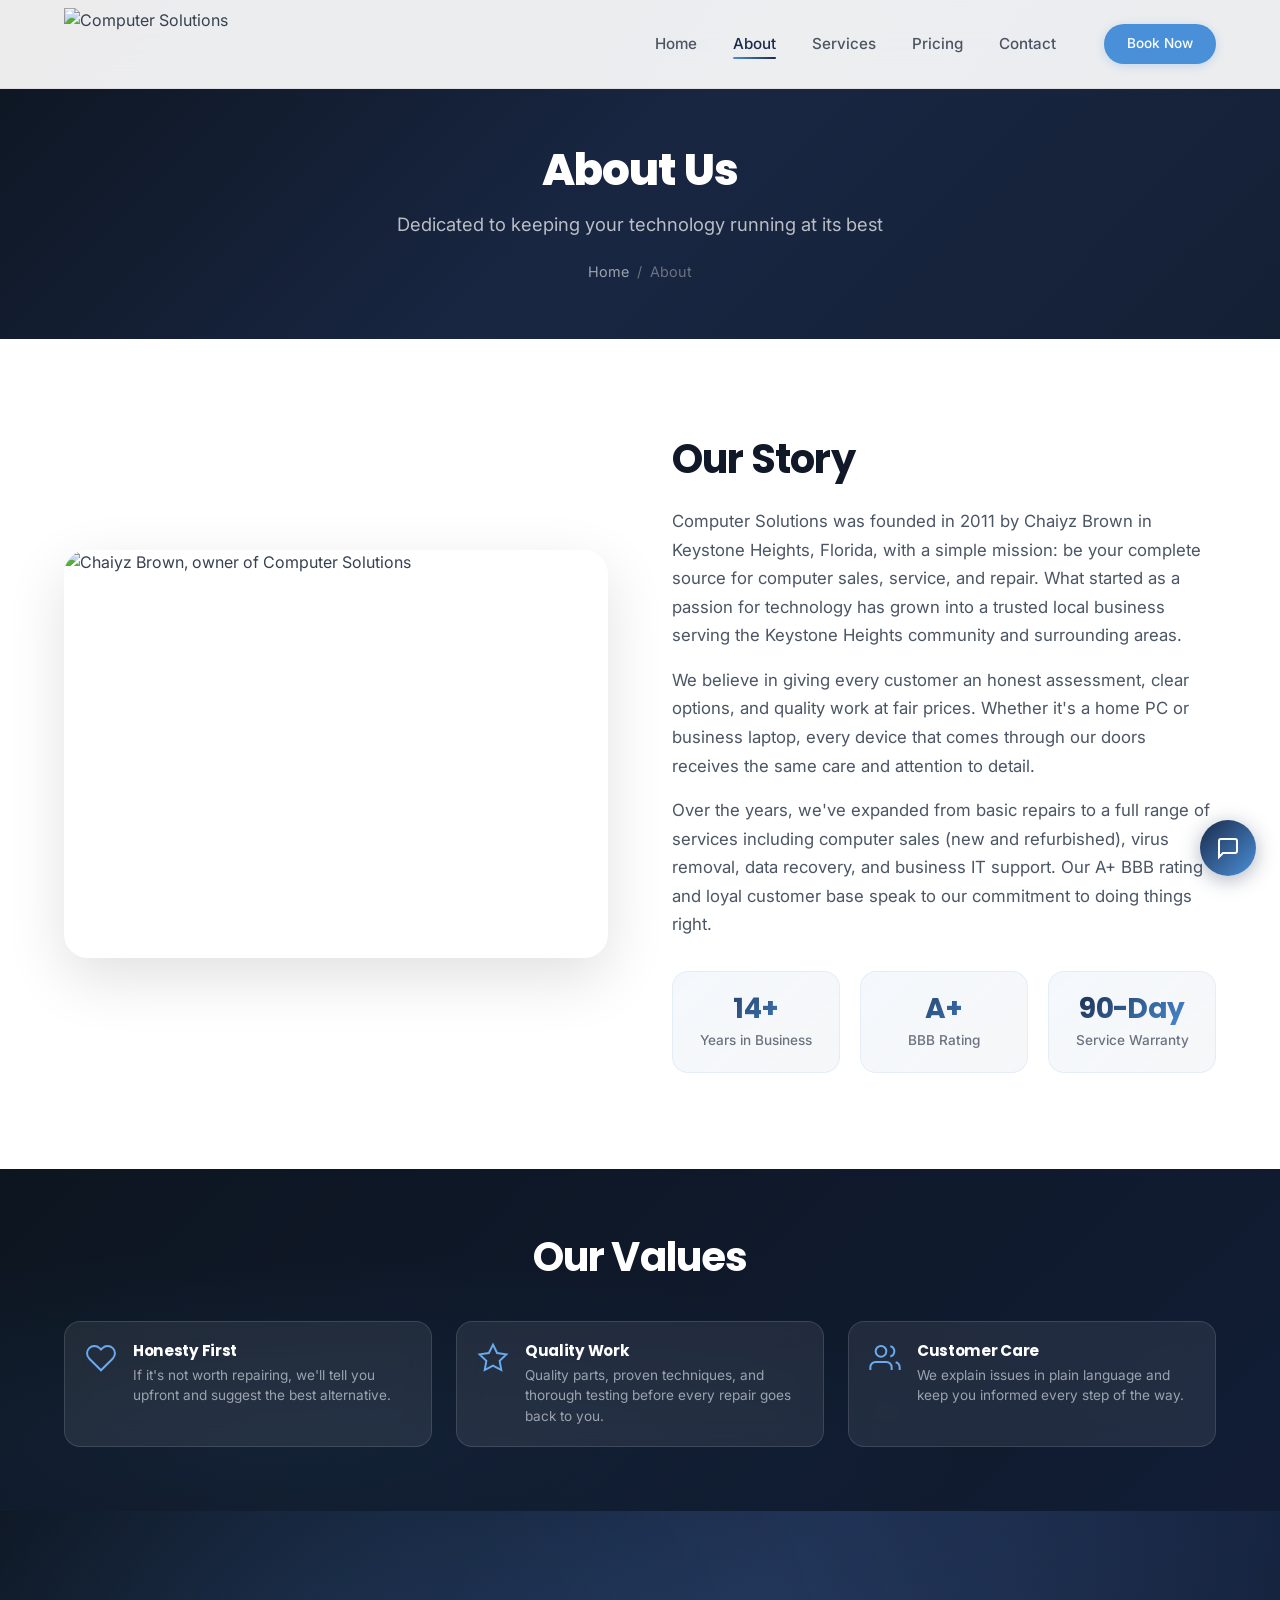
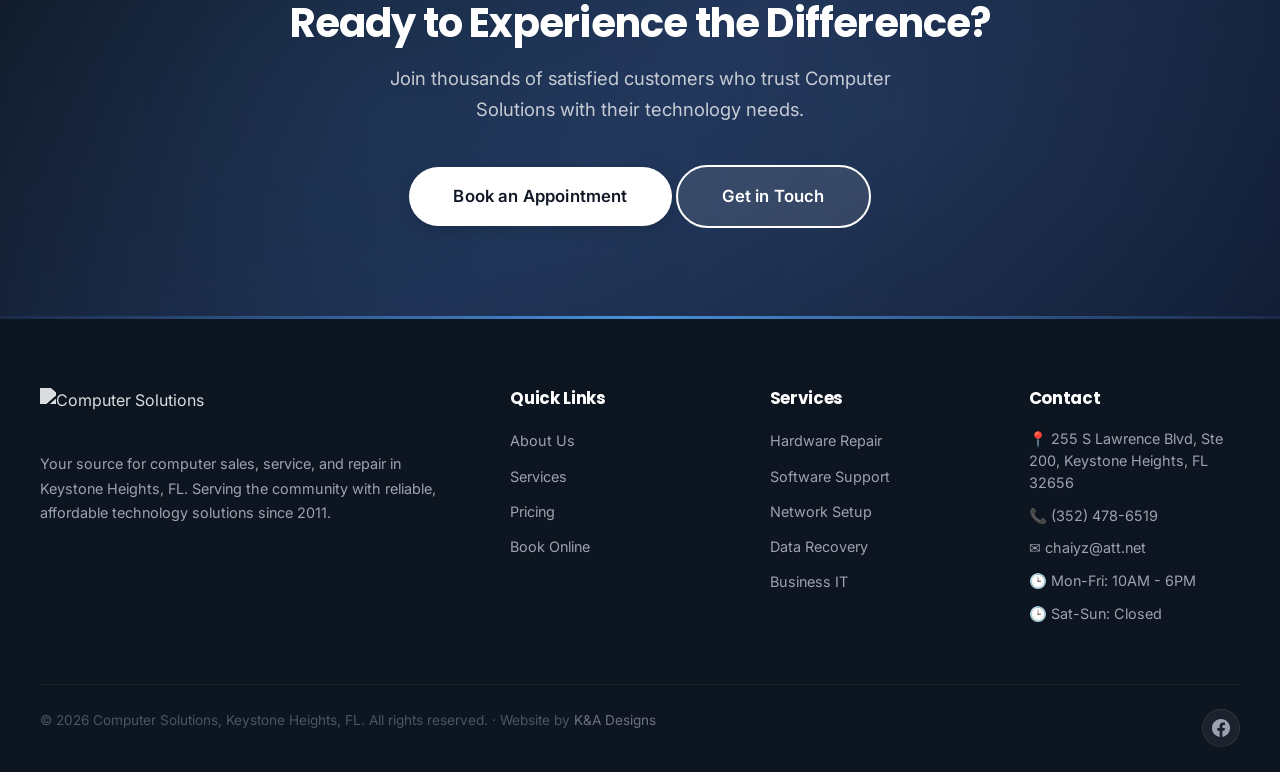
==== commit d7379b84: "Add K&A Designs credit to footer across all pages Co-Authored-By: Claude Opus 4.6 (1M context) <nore" ====
--- a/about.html
+++ b/about.html
@@ -2,6 +2,8 @@
 <html lang="en">
 <head>
   <meta charset="UTF-8">
+  <link rel="icon" href="favicon.ico" type="image/x-icon">
+  <link rel="apple-touch-icon" href="images/favicon-180.png">
   <meta name="viewport" content="width=device-width, initial-scale=1.0">
   <meta name="description" content="Learn about Computer Solutions - our team, mission, and 15+ years of computer repair and IT service experience.">
   <title>About Us | Computer Solutions</title>
@@ -157,7 +159,7 @@
         </div>
       </div>
       <div class="footer-bottom">
-        <p>&copy; 2026 Computer Solutions, Keystone Heights, FL. All rights reserved.</p>
+        <p>&copy; 2026 Computer Solutions, Keystone Heights, FL. All rights reserved. · Website by <a href="https://kandadesigners.com/" target="_blank" rel="noopener" style="color:var(--gray-500);">K&amp;A Designs</a></p>
         <div class="footer-social">
           <a href="https://www.facebook.com/cskeystone/" aria-label="Facebook" target="_blank" rel="noopener"><svg width="18" height="18" viewBox="0 0 24 24" fill="currentColor"><path d="M24 12.073c0-6.627-5.373-12-12-12s-12 5.373-12 12c0 5.99 4.388 10.954 10.125 11.854v-8.385H7.078v-3.47h3.047V9.43c0-3.007 1.792-4.669 4.533-4.669 1.312 0 2.686.235 2.686.235v2.953H15.83c-1.491 0-1.956.925-1.956 1.874v2.25h3.328l-.532 3.47h-2.796v8.385C19.612 23.027 24 18.062 24 12.073z"/></svg></a>
         </div>
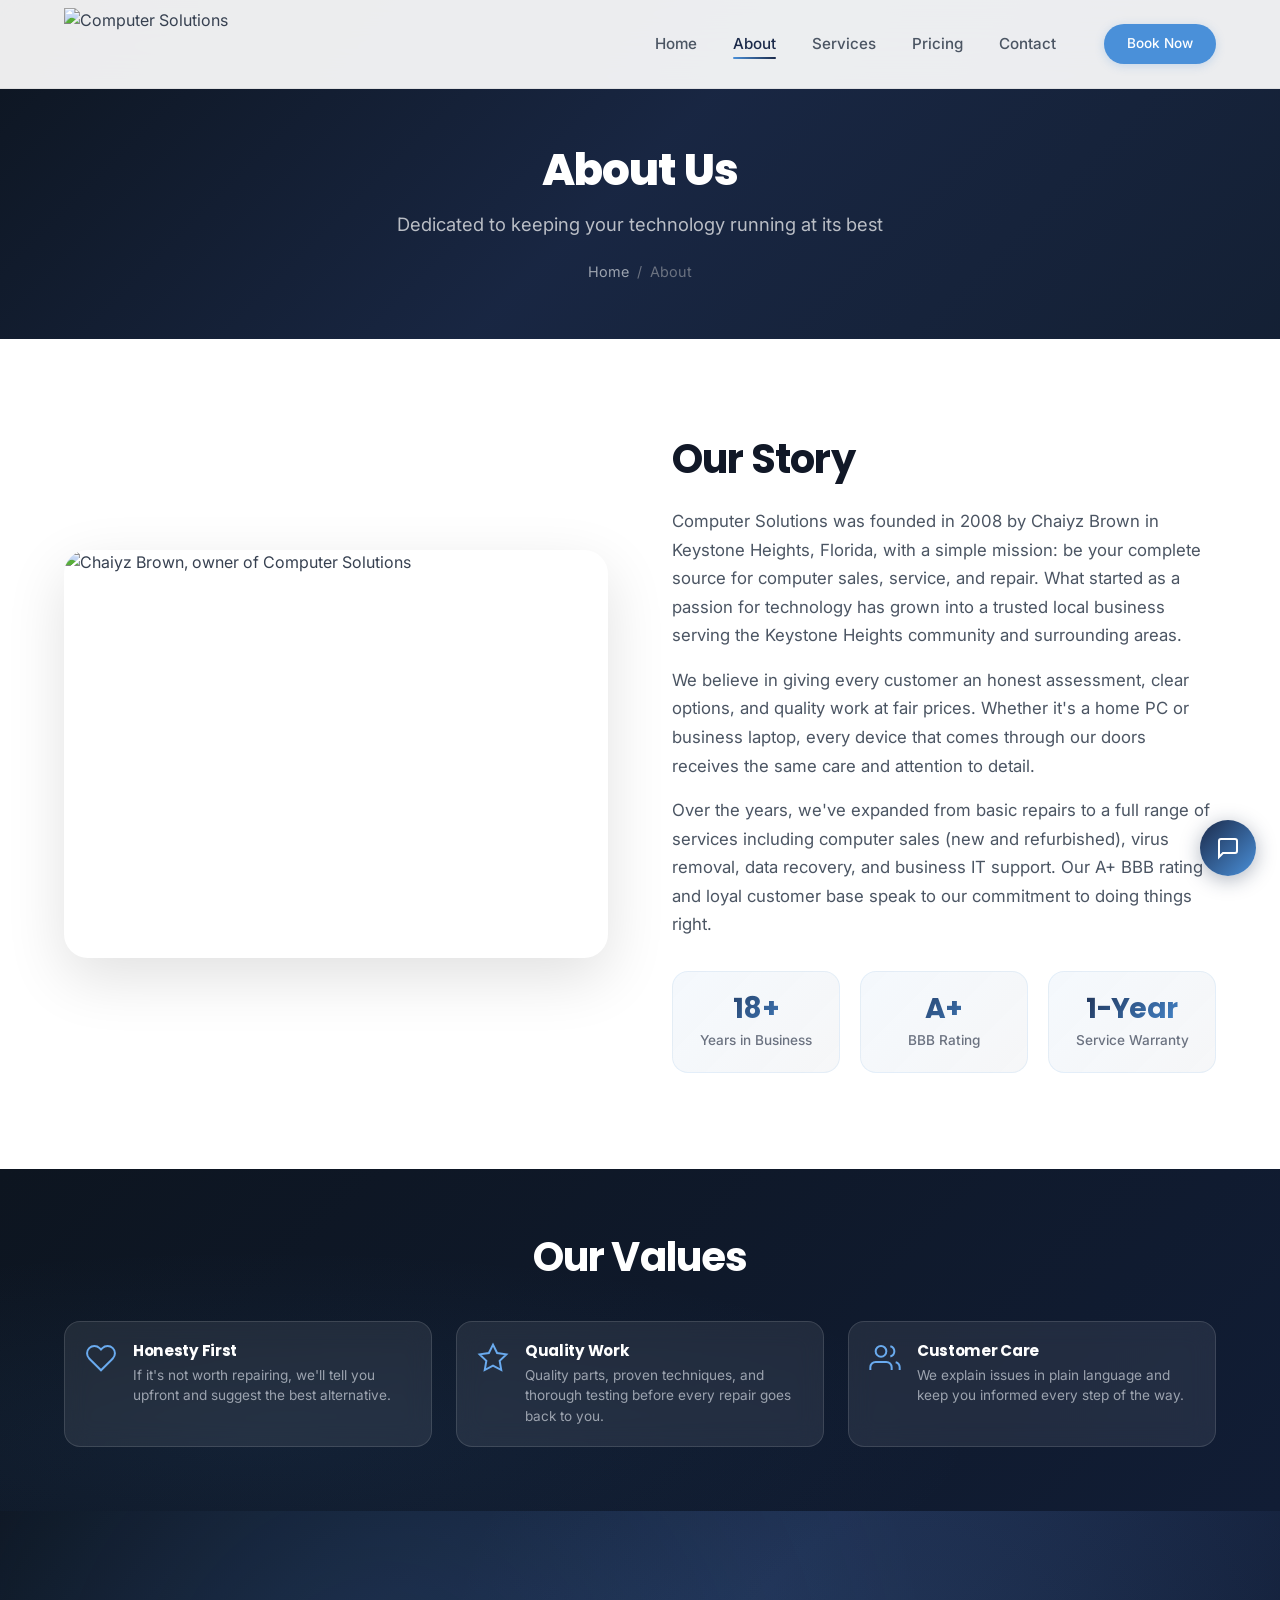
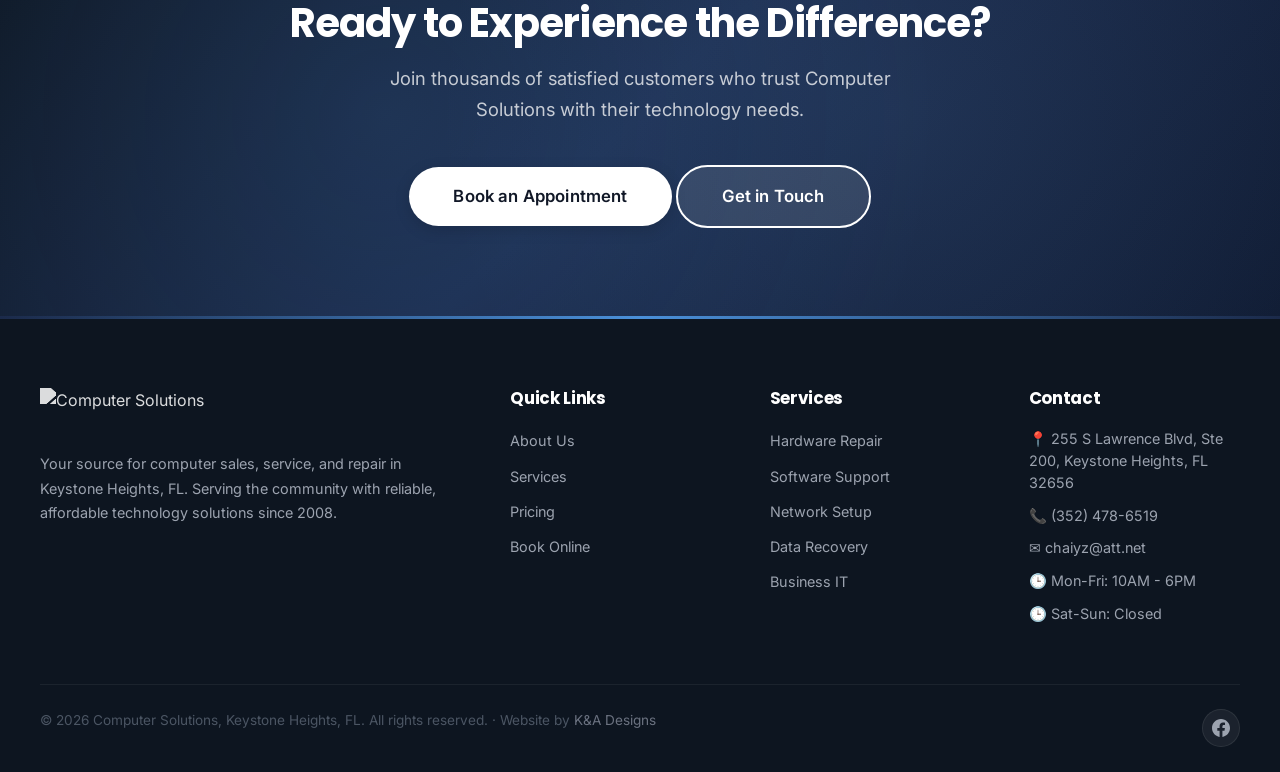
==== commit 10660d7c: "Add Open Graph share thumbnail and meta tags - Created 1200x630 OG image (logo on navy background, 2" ====
--- a/about.html
+++ b/about.html
@@ -4,12 +4,18 @@
   <meta charset="UTF-8">
   <link rel="icon" href="favicon.ico" type="image/x-icon">
   <link rel="apple-touch-icon" href="images/favicon-180.png">
+    <meta property="og:type" content="website">
+  <meta property="og:title" content="About Us | Computer Solutions">
+  <meta property="og:description" content="Learn about Computer Solutions and our 18+ years of computer repair experience in Keystone Heights, FL.">
+  <meta property="og:image" content="/images/og-image.jpg">
+  <meta name="twitter:card" content="summary_large_image">
   <meta name="viewport" content="width=device-width, initial-scale=1.0">
-  <meta name="description" content="Learn about Computer Solutions - our team, mission, and 15+ years of computer repair and IT service experience.">
+  <meta name="description" content="Learn about Computer Solutions - our team, mission, and 18+ years of computer repair and IT service experience.">
   <title>About Us | Computer Solutions</title>
   <link rel="preconnect" href="https://fonts.googleapis.com" crossorigin>
   <link rel="preconnect" href="https://fonts.gstatic.com" crossorigin>
-  <link href="https://fonts.googleapis.com/css2?family=Inter:wght@400;500;600;700&family=Poppins:wght@700&display=swap" rel="stylesheet">
+  <link rel="preload" href="https://fonts.googleapis.com/css2?family=Inter:wght@400;500;600;700&family=Poppins:wght@700&display=swap" as="style" onload="this.onload=null;this.rel='stylesheet'"><noscript><link rel="stylesheet" href="https://fonts.googleapis.com/css2?family=Inter:wght@400;500;600;700&family=Poppins:wght@700&display=swap"></noscript>
+  <link rel="preload" href="images/cs-logo.png" as="image">
   <link rel="stylesheet" href="css/styles.css">
 </head>
 <body>
@@ -56,12 +62,12 @@
         </div>
         <div class="about-text fade-in">
           <h2>Our Story</h2>
-          <p>Computer Solutions was founded in 2011 by Chaiyz Brown in Keystone Heights, Florida, with a simple mission: be your complete source for computer sales, service, and repair. What started as a passion for technology has grown into a trusted local business serving the Keystone Heights community and surrounding areas.</p>
+          <p>Computer Solutions was founded in 2008 by Chaiyz Brown in Keystone Heights, Florida, with a simple mission: be your complete source for computer sales, service, and repair. What started as a passion for technology has grown into a trusted local business serving the Keystone Heights community and surrounding areas.</p>
           <p>We believe in giving every customer an honest assessment, clear options, and quality work at fair prices. Whether it's a home PC or business laptop, every device that comes through our doors receives the same care and attention to detail.</p>
           <p>Over the years, we've expanded from basic repairs to a full range of services including computer sales (new and refurbished), virus removal, data recovery, and business IT support. Our A+ BBB rating and loyal customer base speak to our commitment to doing things right.</p>
           <div class="about-stats">
             <div class="about-stat">
-              <h3>14+</h3>
+              <h3>18+</h3>
               <p>Years in Business</p>
             </div>
             <div class="about-stat">
@@ -69,7 +75,7 @@
               <p>BBB Rating</p>
             </div>
             <div class="about-stat">
-              <h3>90-Day</h3>
+              <h3>1-Year</h3>
               <p>Service Warranty</p>
             </div>
           </div>
@@ -126,7 +132,7 @@
           <a href="index.html" class="logo">
             <img src="images/cs-logo.png" alt="Computer Solutions" class="footer-logo">
           </a>
-          <p>Your source for computer sales, service, and repair in Keystone Heights, FL. Serving the community with reliable, affordable technology solutions since 2011.</p>
+          <p>Your source for computer sales, service, and repair in Keystone Heights, FL. Serving the community with reliable, affordable technology solutions since 2008.</p>
         </div>
         <div>
           <h4>Quick Links</h4>
@@ -202,6 +208,7 @@
               <option value="Data Recovery">Data Recovery</option>
               <option value="Computer Purchase">Buy a Computer</option>
               <option value="Business IT">Business IT Support</option>
+              <option value="Custom Build">Custom Computer Build</option>
               <option value="Other">Other / Not Sure</option>
             </select>
           </div>
@@ -220,8 +227,8 @@
     </div>
   </div>
 
-  <script src="js/config.js"></script>
-  <script src="js/main.js"></script>
+  <script defer src="js/config.js"></script>
+  <script defer src="js/main.js"></script>
   <script defer src="js/chatbot.js"></script>
 </body>
 </html>
--- a/css/styles.css
+++ b/css/styles.css
@@ -1777,6 +1777,54 @@
 }
 
 /* ============================================
+   BUILD YOUR PC WORKFLOW
+   ============================================ */
+.build-paths {
+  display: grid;
+  grid-template-columns: 1fr 1fr;
+  gap: 2rem;
+  align-items: start;
+}
+
+.build-path {
+  padding: 2rem;
+  border: 1px solid var(--gray-200);
+  border-radius: var(--radius-xl);
+}
+
+.build-path-header {
+  display: flex;
+  align-items: center;
+  gap: 0.6rem;
+  margin-bottom: 0.75rem;
+}
+
+.build-path-header h3 {
+  font-size: 1.15rem;
+  margin: 0;
+}
+
+.build-path > p {
+  font-size: 0.9rem;
+  color: var(--gray-500);
+  margin-bottom: 1.25rem;
+  line-height: 1.5;
+}
+
+.build-path .form-group { margin-bottom: 0.85rem; }
+.build-path .form-group label { font-size: 0.85rem; }
+.build-path .form-group input,
+.build-path .form-group textarea {
+  padding: 0.6rem 0.85rem;
+  font-size: 0.88rem;
+}
+.build-path textarea { min-height: 60px; }
+
+@media (max-width: 768px) {
+  .build-paths { grid-template-columns: 1fr; }
+}
+
+/* ============================================
    ROBO CHAIYZ PROMPT + TROUBLESHOOTER
    ============================================ */
 .svc-heading-row {
@@ -1805,20 +1853,13 @@
 .robo-inline span {
   background: linear-gradient(135deg, var(--primary), var(--primary-light));
   color: var(--white);
-  font-size: 0.78rem;
-  padding: 0.4rem 0.9rem;
-  border-radius: 16px 16px 16px 4px;
+  font-size: 0.88rem;
+  font-weight: 500;
+  padding: 0.55rem 1.1rem;
+  border-radius: 20px 20px 20px 4px;
   line-height: 1.3;
   box-shadow: 0 2px 10px rgba(27, 42, 74, 0.2);
   transition: var(--transition);
-}
-
-.robo-inline span strong {
-  display: block;
-  font-size: 0.7rem;
-  opacity: 0.7;
-  font-weight: 500;
-  margin-bottom: 1px;
 }
 
 .robo-inline:hover span {
@@ -1832,8 +1873,8 @@
 }
 
 .robo-avatar {
-  width: 32px;
-  height: 32px;
+  width: 38px;
+  height: 38px;
   border-radius: 50%;
   object-fit: cover;
   flex-shrink: 0;
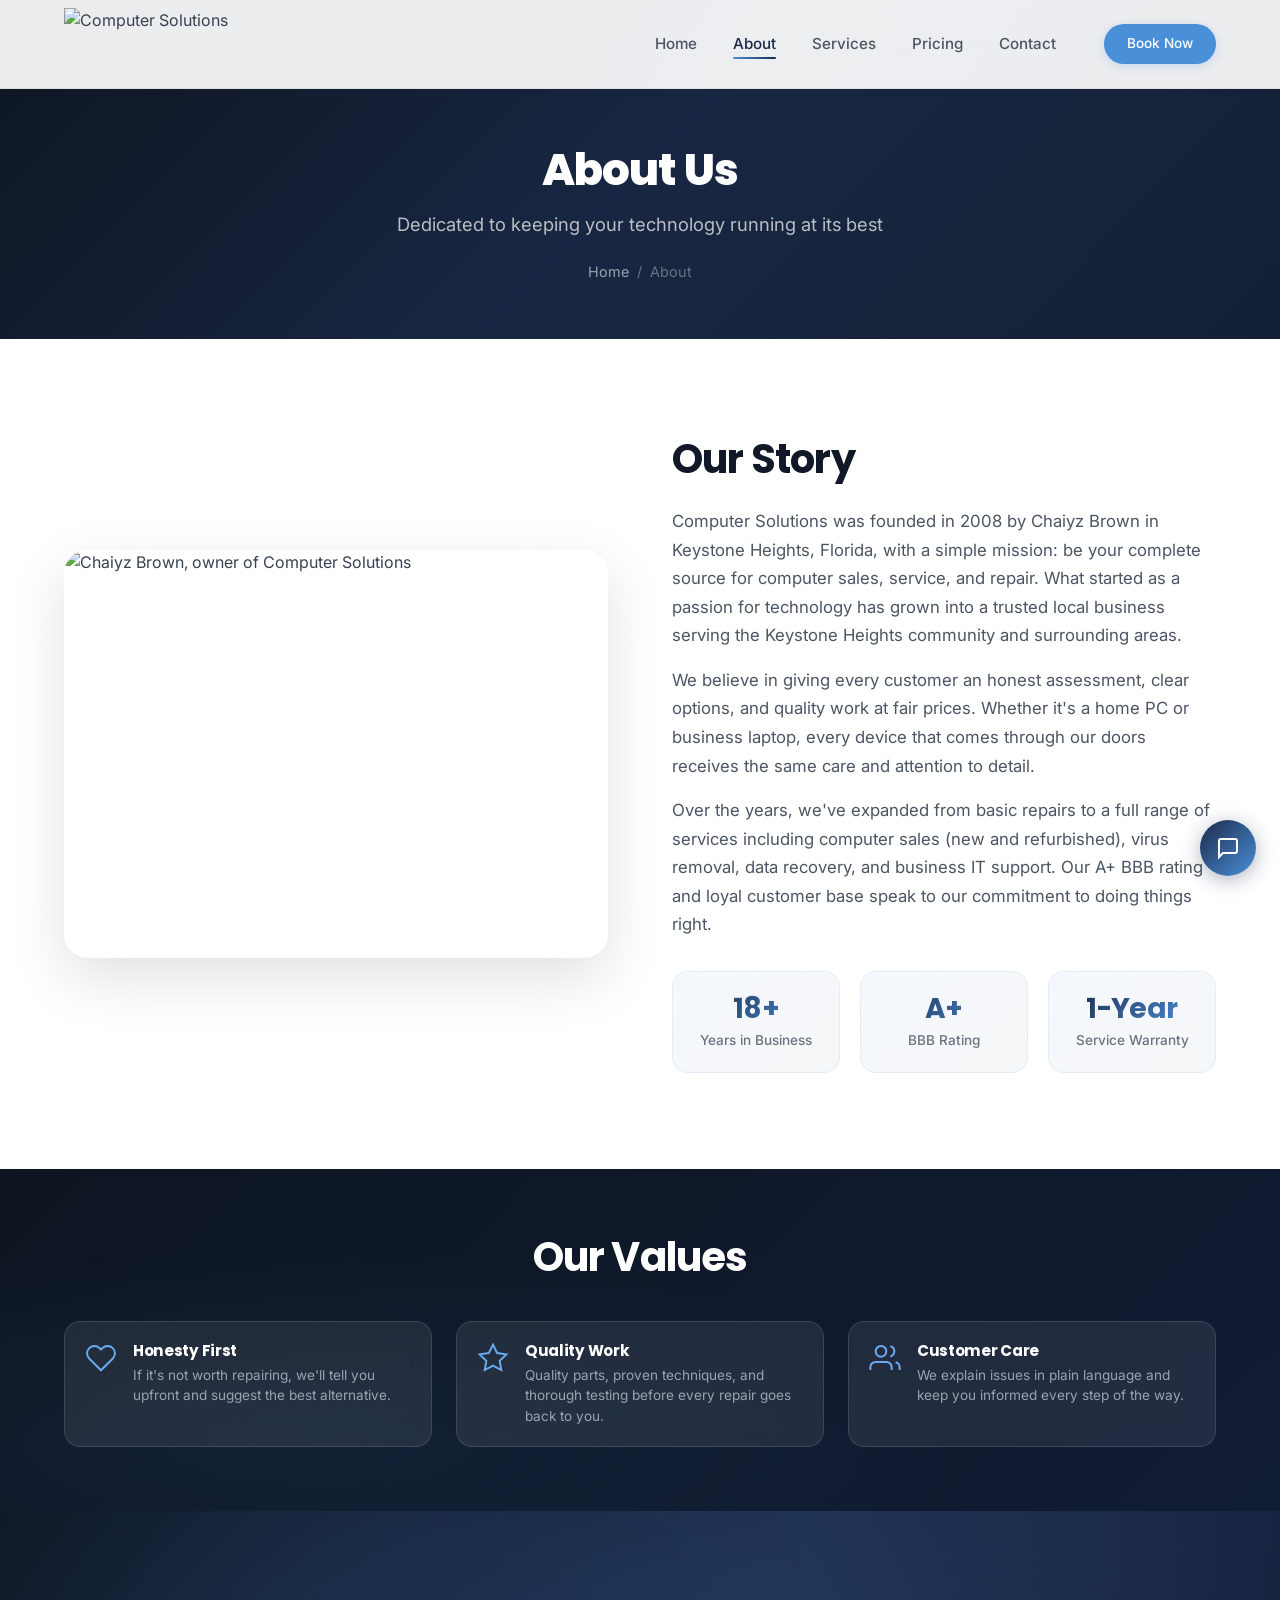
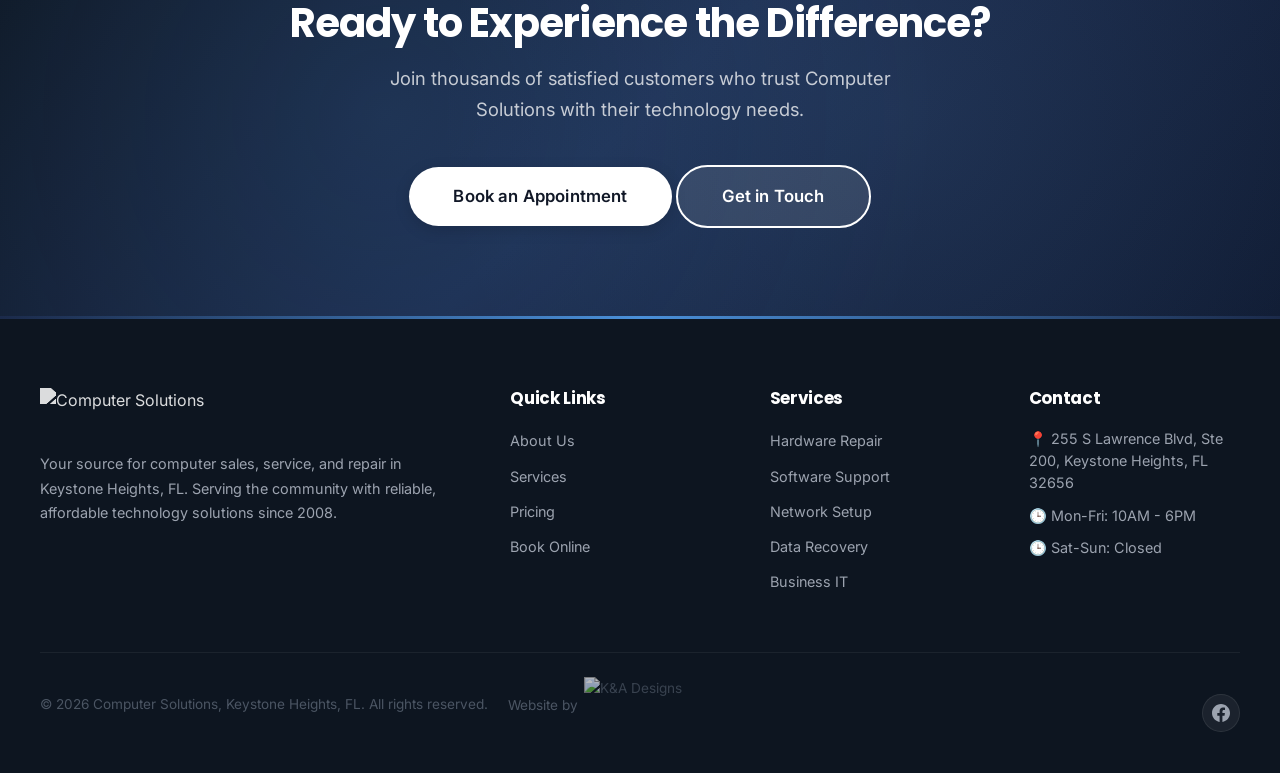
==== commit 5291f8bd: "Hide support page from nav (page still exists, just not linked) Co-Authored-By: Claude Opus 4.6 (1M " ====
--- a/about.html
+++ b/about.html
@@ -157,15 +157,13 @@
           <h4>Contact</h4>
           <ul class="footer-contact">
             <li>&#128205; 255 S Lawrence Blvd, Ste 200, Keystone Heights, FL 32656</li>
-            <li>&#128222; (352) 478-6519</li>
-            <li>&#9993; chaiyz@att.net</li>
             <li>&#128338; Mon-Fri: 10AM - 6PM</li>
             <li>&#128338; Sat-Sun: Closed</li>
           </ul>
         </div>
       </div>
       <div class="footer-bottom">
-        <p>&copy; 2026 Computer Solutions, Keystone Heights, FL. All rights reserved. · Website by <a href="https://kandadesigners.com/" target="_blank" rel="noopener" style="color:var(--gray-500);">K&amp;A Designs</a></p>
+        <p>&copy; 2026 Computer Solutions, Keystone Heights, FL. All rights reserved. <span style="display:inline-flex;align-items:center;gap:0.4rem;margin-left:1rem;">Website by <a href="https://kandadesigners.com/" target="_blank" rel="noopener"><img src="images/logo-new.png" alt="K&A Designs" style="height:56px;vertical-align:middle;opacity:0.7;"></a></span></p>
         <div class="footer-social">
           <a href="https://www.facebook.com/cskeystone/" aria-label="Facebook" target="_blank" rel="noopener"><svg width="18" height="18" viewBox="0 0 24 24" fill="currentColor"><path d="M24 12.073c0-6.627-5.373-12-12-12s-12 5.373-12 12c0 5.99 4.388 10.954 10.125 11.854v-8.385H7.078v-3.47h3.047V9.43c0-3.007 1.792-4.669 4.533-4.669 1.312 0 2.686.235 2.686.235v2.953H15.83c-1.491 0-1.956.925-1.956 1.874v2.25h3.328l-.532 3.47h-2.796v8.385C19.612 23.027 24 18.062 24 12.073z"/></svg></a>
         </div>
@@ -221,7 +219,7 @@
         <div class="form-success-inline" id="modalContactSuccess">
           <div class="success-icon">&#10003;</div>
           <h4>Request Sent!</h4>
-          <p>We'll get back to you shortly. Or call us now at <a href="tel:3524786519" style="color:var(--accent);font-weight:600;">(352) 478-6519</a></p>
+          <p>We'll get back to you shortly!</p>
         </div>
       </div>
     </div>
